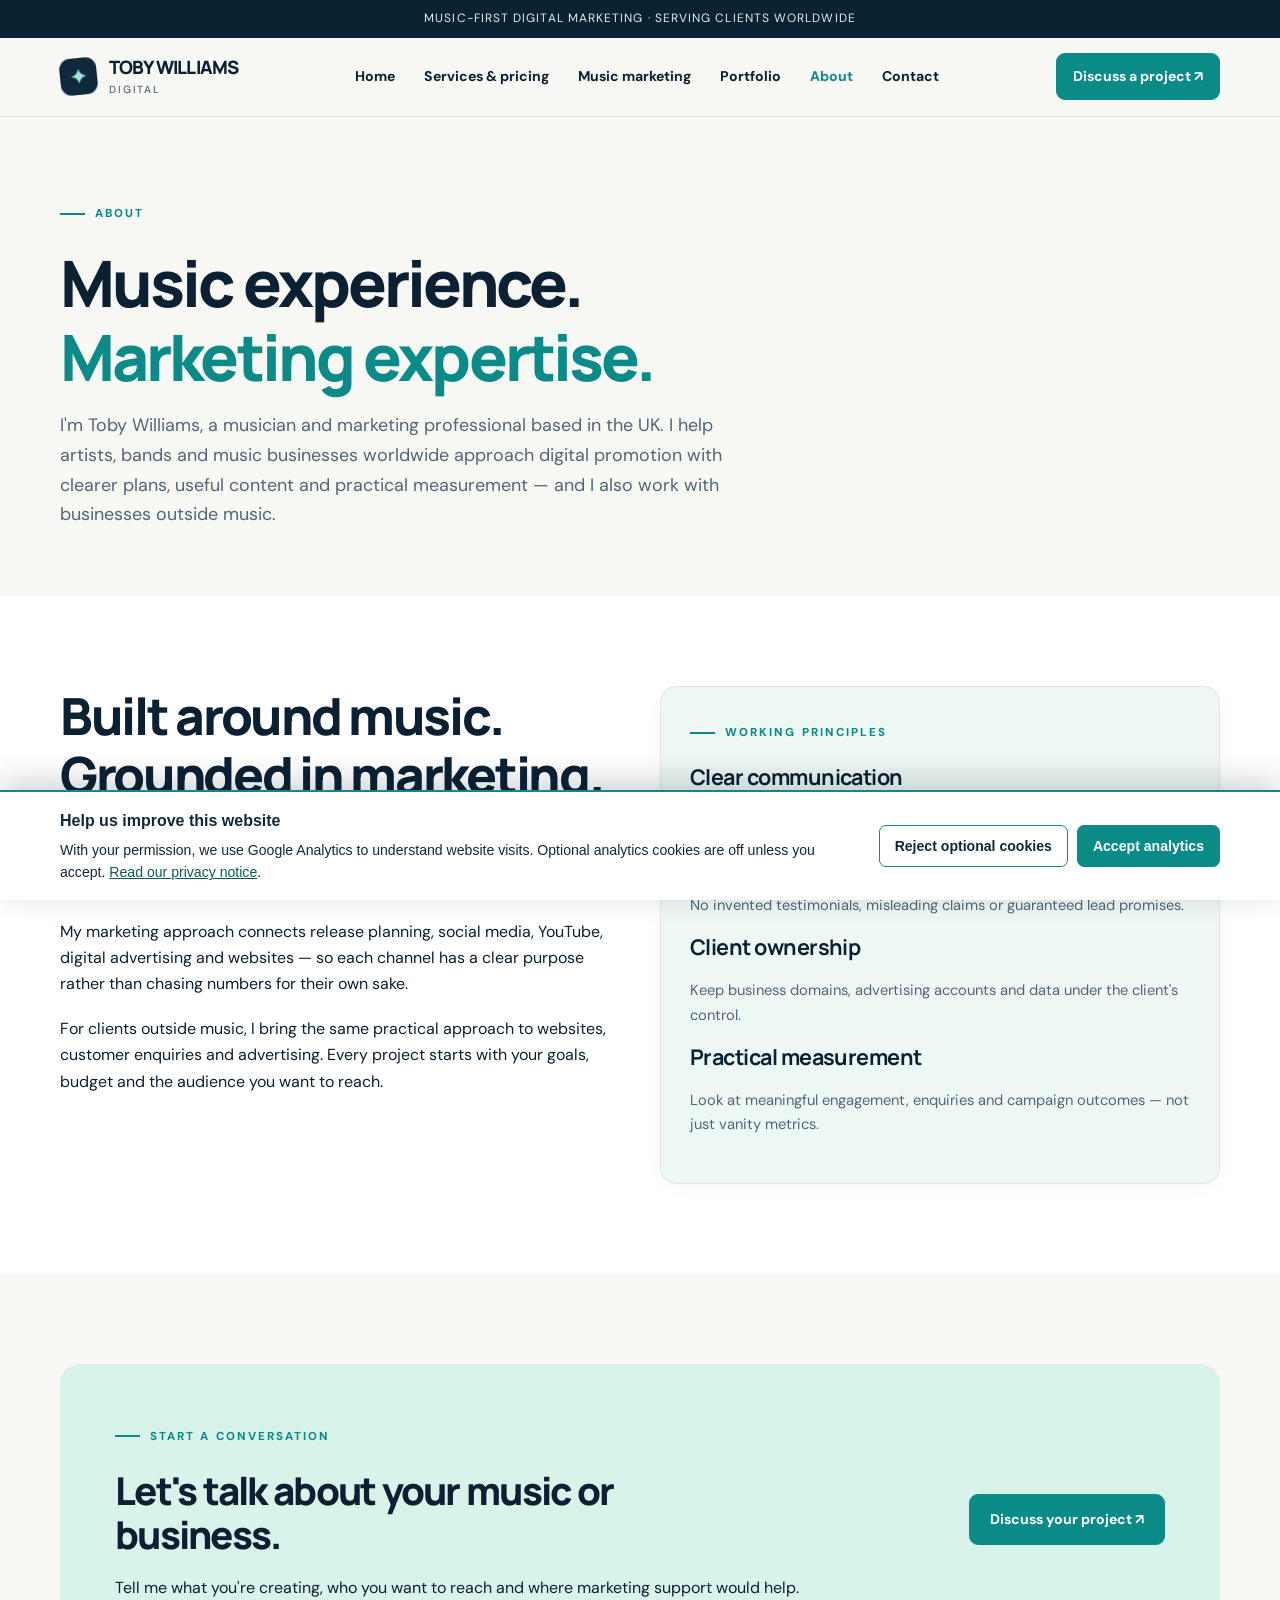
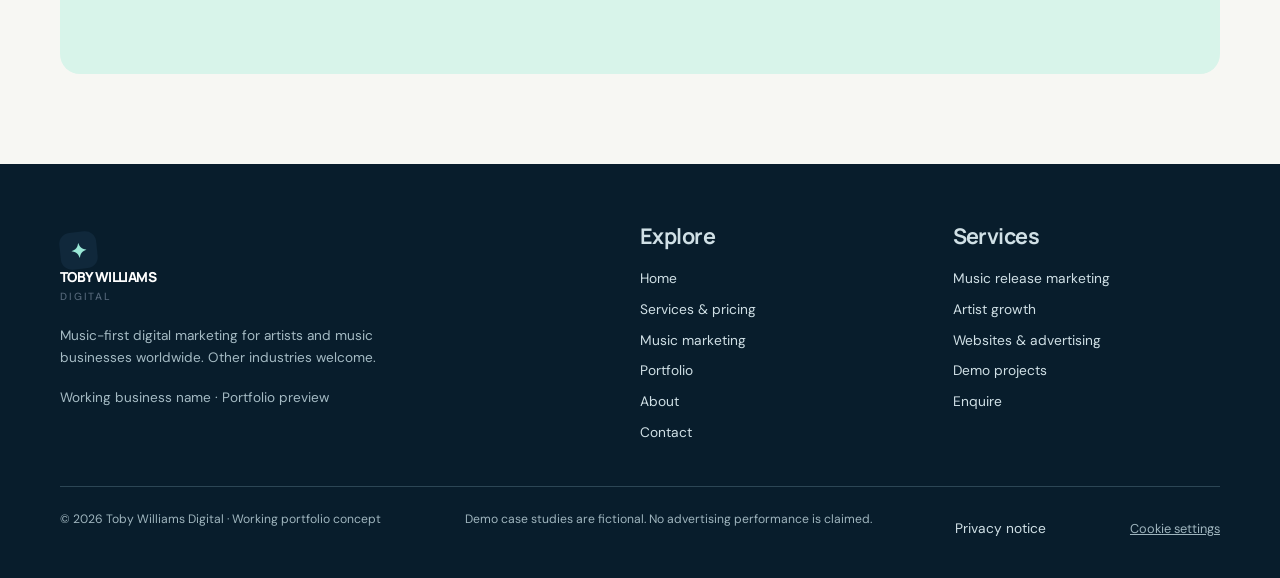
==== about.html @ 2385ee21 "Update about.html for worldwide music-first audience" ====
<!DOCTYPE html>

<html lang="en-GB"><head><meta charset="utf-8"/><meta content="width=device-width,initial-scale=1" name="viewport"/><meta content="#10283b" name="theme-color"/><title>About Toby Williams | Musician &amp; Digital Marketer</title><meta content="Meet Toby Williams, a UK-based musician and digital marketer helping artists, bands and music businesses worldwide with online promotion, websites and advertising. Other businesses welcome." name="description"/><meta content="index,follow" name="robots"/><style>
@import url('https://fonts.googleapis.com/css2?family=DM+Sans:wght@400;500;600;700&family=Manrope:wght@400;500;600;700;800&display=swap');
:root{--ink:#0b2033;--navy:#10283b;--muted:#536577;--teal:#0b8b88;--teal2:#bff2e5;--cream:#f7f7f3;--line:#dce5e6;--white:#fff;--shadow:0 22px 65px rgba(8,33,49,.11)}*{box-sizing:border-box}html{scroll-behavior:smooth}body{margin:0;font:16px/1.65 'DM Sans',Arial,sans-serif;color:var(--ink);background:var(--cream)}h1,h2,h3,h4{font-family:Manrope,Arial,sans-serif;line-height:1.15;letter-spacing:-.045em;margin:0 0 18px}h1{font-size:clamp(2.8rem,6vw,5.6rem);font-weight:800}h2{font-size:clamp(2rem,4vw,3.3rem);font-weight:800}h3{font-size:1.35rem;letter-spacing:-.025em}p{margin:0 0 18px}a{color:inherit}a:focus-visible,button:focus-visible,input:focus-visible,textarea:focus-visible,select:focus-visible{outline:3px solid #08a6a1;outline-offset:3px}.wrap{width:min(1160px,calc(100% - 44px));margin:auto}.topbar{background:#092333;color:#d8f1ee;text-align:center;font-size:.75rem;letter-spacing:.09em;text-transform:uppercase;padding:9px 15px}.header{position:sticky;top:0;z-index:50;background:rgba(247,247,243,.96);backdrop-filter:blur(14px);border-bottom:1px solid var(--line)}.nav{display:flex;justify-content:space-between;align-items:center;min-height:78px;gap:24px}.brand{text-decoration:none;font:800 1.15rem/1.2 Manrope,Arial;letter-spacing:-.045em;display:flex;align-items:center;gap:12px}.brandmark{width:37px;height:37px;background:var(--navy);border-radius:11px;display:grid;place-items:center;color:#9ae8d7;font-size:20px;transform:rotate(-6deg)}.brand small{display:block;font:500 .65rem/1.4 'DM Sans',Arial;letter-spacing:.18em;text-transform:uppercase;color:var(--muted);margin-top:4px}.links{display:flex;align-items:center;gap:29px}.links a{text-decoration:none;font-size:.88rem;font-weight:700}.links a:hover,.links a[aria-current=page]{color:var(--teal)}.btn{display:inline-flex;align-items:center;justify-content:center;gap:10px;background:var(--teal);border:1px solid var(--teal);border-radius:9px;padding:13px 20px;color:#fff;font-weight:700;text-decoration:none;font-size:.88rem;cursor:pointer;transition:transform .2s,background .2s}.btn:hover{transform:translateY(-2px);background:#086d6b}.btn.light{background:#fff;border-color:#fff;color:var(--navy)}.btn.outline{background:transparent;border-color:#b7c9cb;color:var(--ink)}.btn.outline:hover{background:#edf5f3}.navcta{padding:11px 16px}.menu-btn{display:none;background:none;border:0;font-size:1.6rem;color:var(--ink);cursor:pointer}.eyebrow{display:inline-flex;align-items:center;gap:10px;text-transform:uppercase;letter-spacing:.18em;font-weight:800;color:var(--teal);font-size:.72rem;margin-bottom:23px}.eyebrow:before{content:'';display:block;width:25px;height:2px;background:var(--teal)}.hero{padding:98px 0 90px;overflow:hidden}.hero-grid{display:grid;grid-template-columns:1.05fr .95fr;gap:68px;align-items:center}.lead{font-size:1.17rem;color:var(--muted);max-width:560px}.actions{display:flex;gap:12px;flex-wrap:wrap;margin:32px 0}.micro{font-size:.79rem;color:var(--muted)}.hero-art{background:var(--navy);border-radius:22px;padding:26px;min-height:470px;position:relative;box-shadow:var(--shadow);overflow:hidden}.art-top{display:flex;align-items:center;justify-content:space-between;color:#c4e5df;font-size:.72rem;letter-spacing:.1em}.dots{display:flex;gap:6px}.dots i{height:7px;width:7px;border-radius:50%;background:#72a6a7}.art-browser{margin-top:25px;background:#fff;border-radius:13px;overflow:hidden;box-shadow:0 15px 40px rgba(0,0,0,.24);transform:rotate(-3deg)}.art-browser-head{display:flex;align-items:center;justify-content:space-between;padding:15px 20px;border-bottom:1px solid #e3ecee;font-size:.8rem;font-weight:800}.art-browser-body{padding:35px 30px;background:linear-gradient(115deg,#f7faf9 54%,#d3ebe6)}.art-browser-body strong{display:block;font:800 1.8rem/1.2 Manrope;max-width:270px;letter-spacing:-.04em}.art-browser-body p{font-size:.8rem;max-width:240px;margin-top:13px}.art-mini{display:flex;gap:9px;margin-top:23px}.art-mini span{height:30px;background:var(--teal);border-radius:6px;width:105px}.art-mini span+span{background:#e1ece9;width:70px}.art-cards{display:grid;grid-template-columns:repeat(3,1fr);gap:8px;padding:18px}.art-cards span{height:68px;border-radius:6px;background:#e9f2f0}.float-chip{position:absolute;bottom:26px;right:15px;background:#d1fae9;padding:15px 19px;border-radius:10px;box-shadow:0 10px 35px rgba(0,0,0,.2);font-size:.85rem;font-weight:800;transform:rotate(5deg)}.statline{display:grid;grid-template-columns:repeat(3,1fr);gap:25px;border-top:1px solid var(--line);padding:30px 0 45px}.statline div{font-size:.86rem;color:var(--muted)}.statline strong{display:block;color:var(--ink);font-size:1rem;margin-bottom:3px}.section{padding:90px 0}.section.white{background:#fff}.section.dark{background:var(--navy);color:#fff}.section.dark p{color:#c8d7df}.section-intro{max-width:670px;margin-bottom:37px}.section-intro p{color:var(--muted)}.grid3{display:grid;grid-template-columns:repeat(3,1fr);gap:19px}.card{background:#fff;border:1px solid var(--line);border-radius:16px;padding:29px;box-shadow:0 5px 20px rgba(6,35,54,.025)}.card .num{color:var(--teal);font-weight:800;font-size:.8rem;margin-bottom:25px}.card p{color:var(--muted);font-size:.92rem}.card a{color:var(--teal);font-weight:700;text-decoration:none}.service-icon{width:44px;height:44px;background:#e4f5f0;border-radius:10px;display:grid;place-items:center;color:#007d7a;font-size:1.4rem;margin-bottom:25px}.case{display:grid;grid-template-columns:.9fr 1.1fr;gap:45px;align-items:center}.case-visual{background:#d8eae5;border-radius:18px;padding:24px;overflow:hidden}.case-site{background:#fff;border-radius:11px;box-shadow:var(--shadow);overflow:hidden}.case-head{padding:13px 16px;display:flex;justify-content:space-between;border-bottom:1px solid #e6eeef;font-size:.7rem;font-weight:800}.case-body{background:linear-gradient(110deg,#fff 55%,#bfe1d9);padding:40px 23px 55px}.case-body h3{font-size:1.6rem;max-width:280px}.case-body p{font-size:.74rem;max-width:280px}.tag{display:inline-flex;border-radius:30px;background:#e6f5f0;color:#096b66;font-size:.72rem;font-weight:800;padding:6px 12px;margin-bottom:19px}.list-check{list-style:none;padding:0;margin:24px 0}.list-check li{padding:9px 0;border-bottom:1px solid #e3e9e8}.list-check li:before{content:'✓';color:var(--teal);font-weight:900;margin-right:10px}.pricing{display:grid;grid-template-columns:repeat(2,1fr);gap:20px}.price-card{padding:35px;border:1px solid var(--line);background:#fff;border-radius:17px}.price-card.featured{border:2px solid var(--teal);box-shadow:var(--shadow)}.price{font:800 2.5rem Manrope;letter-spacing:-.06em}.price small{font:500 .8rem 'DM Sans';letter-spacing:0;color:var(--muted)}.price-card ul{padding-left:20px;color:var(--muted);font-size:.9rem}.price-card li{margin:10px 0}.small-note{font-size:.8rem;color:var(--muted)}.ad-image{width:100%;height:auto;display:block;border:1px solid var(--line);border-radius:16px}.callout{border-radius:20px;padding:55px;background:#d8f4ea;display:flex;align-items:center;justify-content:space-between;gap:35px}.callout h2{font-size:clamp(1.9rem,3vw,2.8rem);max-width:630px}.pagehead{padding:80px 0 48px}.pagehead h1{font-size:clamp(2.7rem,5vw,4.5rem);max-width:850px}.pagehead p{max-width:700px;color:var(--muted);font-size:1.12rem}.two-col{display:grid;grid-template-columns:1fr 1fr;gap:40px}.step{padding:24px 0;border-top:1px solid var(--line)}.step strong{color:var(--teal);font-size:.8rem}.contact-box{background:#fff;padding:32px;border:1px solid var(--line);border-radius:16px}.field{margin-bottom:17px}.field label{display:block;font-size:.86rem;font-weight:800;margin-bottom:7px}.field input,.field select,.field textarea{width:100%;padding:13px 14px;border:1px solid #bac9cd;border-radius:8px;background:#fff;font:inherit;font-size:.92rem;color:var(--ink)}.field textarea{min-height:135px;resize:vertical}.notice{background:#e9f6f3;border-left:3px solid var(--teal);padding:13px 17px;font-size:.82rem;margin:20px 0}.success{display:none;margin-top:15px;padding:17px;background:#d7f5e8;border-radius:9px}.success.show{display:block}.footer{background:#081d2c;color:#d0e0e6;padding:60px 0 30px}.footer-grid{display:grid;grid-template-columns:2fr 1fr 1fr;gap:45px}.footer a{color:#d0e0e6;text-decoration:none;display:block;margin:8px 0;font-size:.86rem}.footer .brand{color:#fff}.footer p{font-size:.85rem;color:#a5bbc4}.foot-bottom{border-top:1px solid #2c4655;margin-top:35px;padding-top:22px;font-size:.76rem;color:#9fb5be;display:flex;justify-content:space-between;gap:20px}.spacer{height:30px}.skip{position:absolute;left:-9999px;top:0}.skip:focus{left:10px;top:10px;background:#fff;padding:12px;z-index:100}.project-link{word-break:break-word}.placeholder{background:#fff5d8;border:1px solid #e8d49b;border-radius:9px;padding:13px;font-size:.85rem;color:#6d520f}.highlight{color:var(--teal)}
@media(max-width:900px){.hero-grid,.case,.two-col{grid-template-columns:1fr}.hero-art{min-height:400px;max-width:600px}.grid3{grid-template-columns:1fr 1fr}.links{gap:13px}.links a{font-size:.79rem}.navcta{display:none}.footer-grid{grid-template-columns:1fr 1fr}.footer-grid>div:first-child{grid-column:span 2}}
@media(max-width:650px){.wrap{width:min(100% - 34px,1160px)}.nav{min-height:68px}.menu-btn{display:block}.links{display:none;position:absolute;top:100%;left:0;right:0;background:var(--cream);border-bottom:1px solid var(--line);padding:22px;flex-direction:column;align-items:stretch;gap:18px;box-shadow:var(--shadow)}.links.open{display:flex}.links a{font-size:1rem}.hero{padding:55px 0}.hero-grid{gap:20px}.hero-art{min-height:340px;padding:16px}.art-browser-body{padding:23px}.art-browser-body strong{font-size:1.4rem}.statline{grid-template-columns:1fr;gap:15px}.statline div{border-bottom:1px solid var(--line);padding-bottom:12px}.section{padding:62px 0}.grid3,.pricing,.two-col{grid-template-columns:1fr}.callout{padding:29px;display:block}.callout .btn{margin-top:10px}.pagehead{padding:55px 0 30px}.footer-grid{grid-template-columns:1fr;gap:25px}.footer-grid>div:first-child{grid-column:auto}.foot-bottom{display:block}.contact-box{padding:22px}.case{gap:22px}}
@media(prefers-reduced-motion:reduce){html{scroll-behavior:auto}*,*:before,*:after{transition:none!important}}


/* V2: tighter, more confident mobile presentation */
.hero{padding:76px 0 68px}.hero-grid{gap:42px;grid-template-columns:1.03fr .97fr}
.hero h1{font-size:clamp(2.65rem,5.4vw,4.9rem);line-height:1.12;letter-spacing:-.055em;max-width:680px}
.hero .lead{font-size:1.06rem;line-height:1.7;max-width:510px}
.hero .actions{margin:25px 0 20px}.hero .btn{font-size:.91rem}
.hero-art{min-height:400px}.hero .eyebrow{margin-bottom:18px}
.hero-proof{display:flex;flex-wrap:wrap;gap:8px 18px;align-items:center;margin:19px 0 0;padding:0;list-style:none;color:var(--muted);font-size:.8rem}
.hero-proof li:before{content:'✓';color:var(--teal);font-weight:900;margin-right:7px}
.feature-link{display:inline-flex;align-items:center;gap:8px;font-weight:800;color:var(--teal);text-decoration:none;font-size:.86rem;margin-top:12px}
.hero-art .float-chip{font-size:.76rem}.art-browser-body strong{font-size:1.65rem}
@media(max-width:900px){.hero-grid{grid-template-columns:1fr}.hero-art{max-width:650px}}
@media(max-width:650px){
 .hero{padding:39px 0 47px}.hero-grid{gap:28px}.hero h1{font-size:clamp(2.45rem,10.7vw,3.65rem);line-height:1.13;letter-spacing:-.052em;margin-bottom:17px}
 .hero .eyebrow{font-size:.67rem;letter-spacing:.12em;margin-bottom:15px}
 .hero .lead{font-size:1rem;line-height:1.62}.hero .actions{display:grid;grid-template-columns:1fr;gap:10px;margin:22px 0 15px}
 .hero .btn{width:100%;padding:13px 15px}.hero-art{min-height:300px;padding:17px}.art-browser{margin-top:15px}
 .hero-proof{gap:5px 15px;font-size:.74rem;margin-top:10px}.hero .micro{margin:0}
 .statline{padding-top:18px}.section{padding:55px 0}.art-browser-body{padding:20px}.art-browser-body strong{font-size:1.3rem}
}
</style><link rel="canonical" href="https://tobywilliamsdigital.co.uk/about.html"/><link rel="stylesheet" href="analytics-consent.css"/></head><body><a class="skip" href="#main">Skip to content</a><div class="topbar">Music-first digital marketing · Serving clients worldwide</div><header class="header"><nav aria-label="Main navigation" class="nav wrap"><a class="brand" href="index.html"><span aria-hidden="true" class="brandmark">✦</span><span>TOBY WILLIAMS<small>Digital</small></span></a><button aria-controls="navlinks" aria-expanded="false" aria-label="Toggle navigation" class="menu-btn" type="button">☰</button><div class="links" id="navlinks"><a href="index.html">Home</a><a href="services.html">Services &amp; pricing</a><a href="music-marketing.html">Music marketing</a><a href="portfolio.html">Portfolio</a><a aria-current="page" href="about.html">About</a><a href="contact.html">Contact</a></div><a class="btn navcta" href="contact.html">Discuss a project ↗</a></nav></header><main id="main"><section class="pagehead"><div class="wrap"><span class="eyebrow">About</span><h1>Music experience.<br/><span class="highlight">Marketing expertise.</span></h1><p>I'm Toby Williams, a musician and marketing professional based in the UK. I help artists, bands and music businesses worldwide approach digital promotion with clearer plans, useful content and practical measurement — and I also work with businesses outside music.</p></div></section><section class="section white"><div class="wrap two-col"><div><h2>Built around music. Grounded in marketing.</h2><p>As a bassist and independent recording artist, I understand the work behind creating music, planning releases and reaching listeners. That experience shapes the way I support artists and music businesses.</p><p>My marketing approach connects release planning, social media, YouTube, digital advertising and websites — so each channel has a clear purpose rather than chasing numbers for their own sake.</p><p>For clients outside music, I bring the same practical approach to websites, customer enquiries and advertising. Every project starts with your goals, budget and the audience you want to reach.</p></div><div class="card" style="background:#edf7f4"><span class="eyebrow">Working principles</span><h3>Clear communication</h3><p>Explain services in plain English, with strong calls to action.</p><h3>Honest marketing</h3><p>No invented testimonials, misleading claims or guaranteed lead promises.</p><h3>Client ownership</h3><p>Keep business domains, advertising accounts and data under the client's control.</p><h3>Practical measurement</h3><p>Look at meaningful engagement, enquiries and campaign outcomes — not just vanity metrics.</p></div></div></section><section class="section"><div class="wrap"><div class="callout"><div><span class="eyebrow">Start a conversation</span><h2>Let's talk about your music or business.</h2><p>Tell me what you're creating, who you want to reach and where marketing support would help.</p></div><a class="btn" href="contact.html">Discuss your project ↗</a></div></div></section></main><footer class="footer"><div class="wrap"><div class="footer-grid"><div><a class="brand" href="index.html"><span aria-hidden="true" class="brandmark">✦</span><span>TOBY WILLIAMS<small>Digital</small></span></a><p style="margin-top:20px;max-width:370px">Music-first digital marketing for artists and music businesses worldwide. Other industries welcome.</p><p>Working business name · Portfolio preview</p></div><div><h3>Explore</h3><a href="index.html">Home</a><a href="services.html">Services &amp; pricing</a><a href="music-marketing.html">Music marketing</a><a href="portfolio.html">Portfolio</a><a href="about.html">About</a><a href="contact.html">Contact</a></div><div><h3>Services</h3><a href="music-marketing.html">Music release marketing</a><a href="music-marketing.html">Artist growth</a><a href="services.html">Websites &amp; advertising</a><a href="portfolio.html">Demo projects</a><a href="contact.html">Enquire</a></div></div><div class="foot-bottom"><span>© 2026 Toby Williams Digital · Working portfolio concept</span><span>Demo case studies are fictional. No advertising performance is claimed.</span><a href="privacy.html">Privacy notice</a></div></div></footer><script>
const menu=document.querySelector('.menu-btn');const links=document.querySelector('.links');if(menu&&links){menu.addEventListener('click',()=>{const open=links.classList.toggle('open');menu.setAttribute('aria-expanded',String(open));menu.textContent=open?'×':'☰';});document.addEventListener('keydown',e=>{if(e.key==='Escape'){links.classList.remove('open');menu.setAttribute('aria-expanded','false');menu.textContent='☰';}})}const form=document.getElementById('enquiry-form');if(form){form.addEventListener('submit',e=>{e.preventDefault();if(!form.reportValidity())return;const d=new FormData(form);const lines=['Website enquiry (copy-only demonstration)','Name: '+d.get('name'),'Email: '+d.get('email'),'Business: '+d.get('business'),'Service: '+d.get('service'),'Message: '+d.get('message')];const out=document.getElementById('enquiry-result');out.classList.add('show');out.innerHTML='';const p=document.createElement('p');p.textContent='This portfolio is not connected to an inbox. Your enquiry has not been sent or stored. Copy the details below for your records; the site owner must configure an email address before using this form with real prospects.';out.appendChild(p);const area=document.createElement('textarea');area.readOnly=true;area.style.width='100%';area.style.minHeight='170px';area.value=lines.join('\n');out.appendChild(area);const btn=document.createElement('button');btn.className='btn';btn.type='button';btn.textContent='Copy enquiry';btn.addEventListener('click',async()=>{try{await navigator.clipboard.writeText(area.value);btn.textContent='Copied';}catch(e){area.select();btn.textContent='Select and copy the text';}});out.appendChild(btn);out.scrollIntoView({behavior:'smooth',block:'nearest'});});}
</script><script src="analytics-consent.js" defer></script></body></html>
---- analytics-consent.css ----
/* Consent choices: no analytics scripts load before opt-in. */
.twd-cookie-banner[hidden]{display:none!important}
.twd-cookie-banner{position:fixed;z-index:10000;bottom:0;left:0;right:0;background:#fff;color:#10283b;border-top:2px solid #0b8b88;box-shadow:0 -8px 30px rgba(8,33,49,.2);padding:16px 20px;font-family:Arial,sans-serif}
.twd-cookie-inner{max-width:1160px;margin:auto;display:flex;align-items:center;justify-content:space-between;gap:22px}
.twd-cookie-inner strong{font-size:1rem}
.twd-cookie-inner p{font-size:.88rem;line-height:1.55;margin:6px 0 0}
.twd-cookie-inner a{color:#075e5b;text-decoration:underline}
.twd-cookie-actions{display:flex;gap:9px;flex-shrink:0}
.twd-cookie-actions button{border:1px solid #0b8b88;border-radius:7px;padding:12px 15px;font-size:.88rem;font-weight:700;cursor:pointer}
.twd-cookie-reject{background:white;color:#10283b}
.twd-cookie-accept{background:#0b8b88;color:white}
.twd-cookie-settings{border:0;background:transparent;color:inherit;text-decoration:underline;cursor:pointer;font:inherit;font-size:.8rem;padding:0}
@media(max-width:700px){.twd-cookie-inner{display:block}.twd-cookie-actions{margin-top:14px;flex-wrap:wrap}.twd-cookie-actions button{flex:1;min-width:130px}}
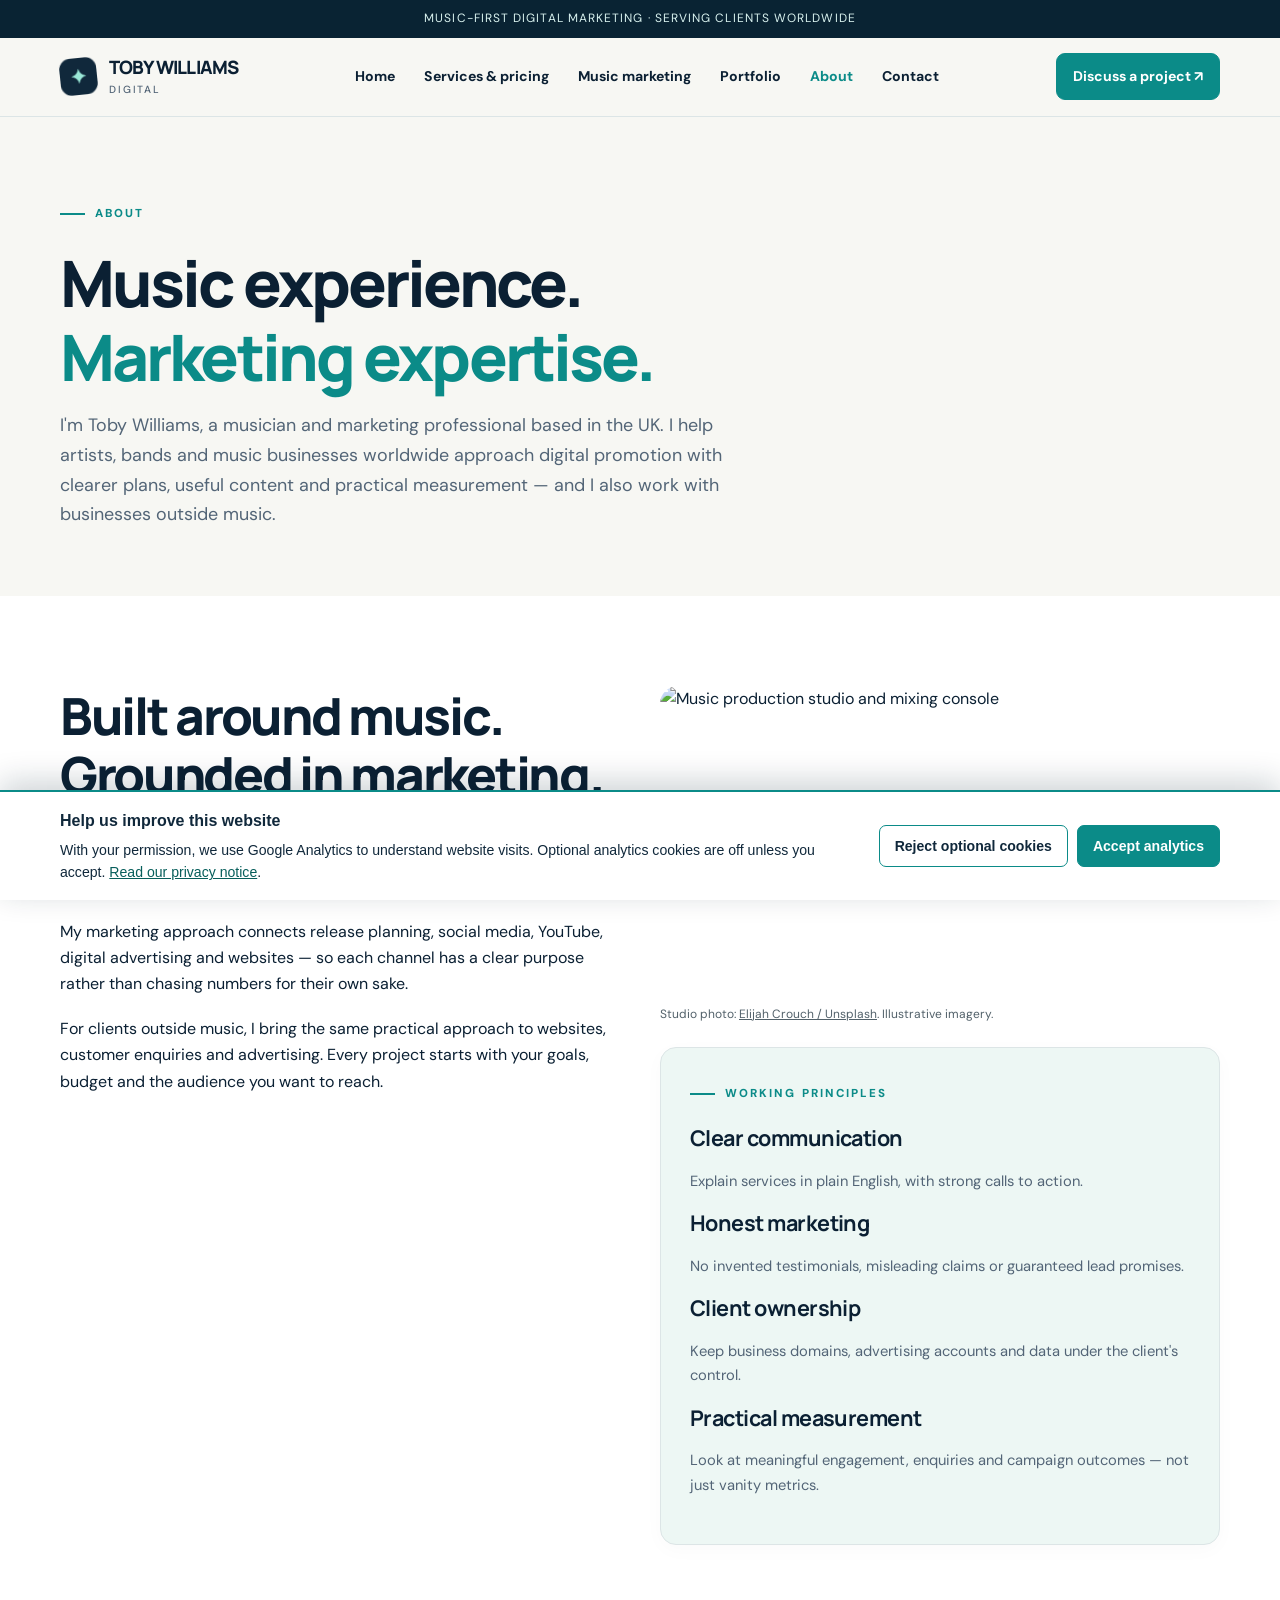
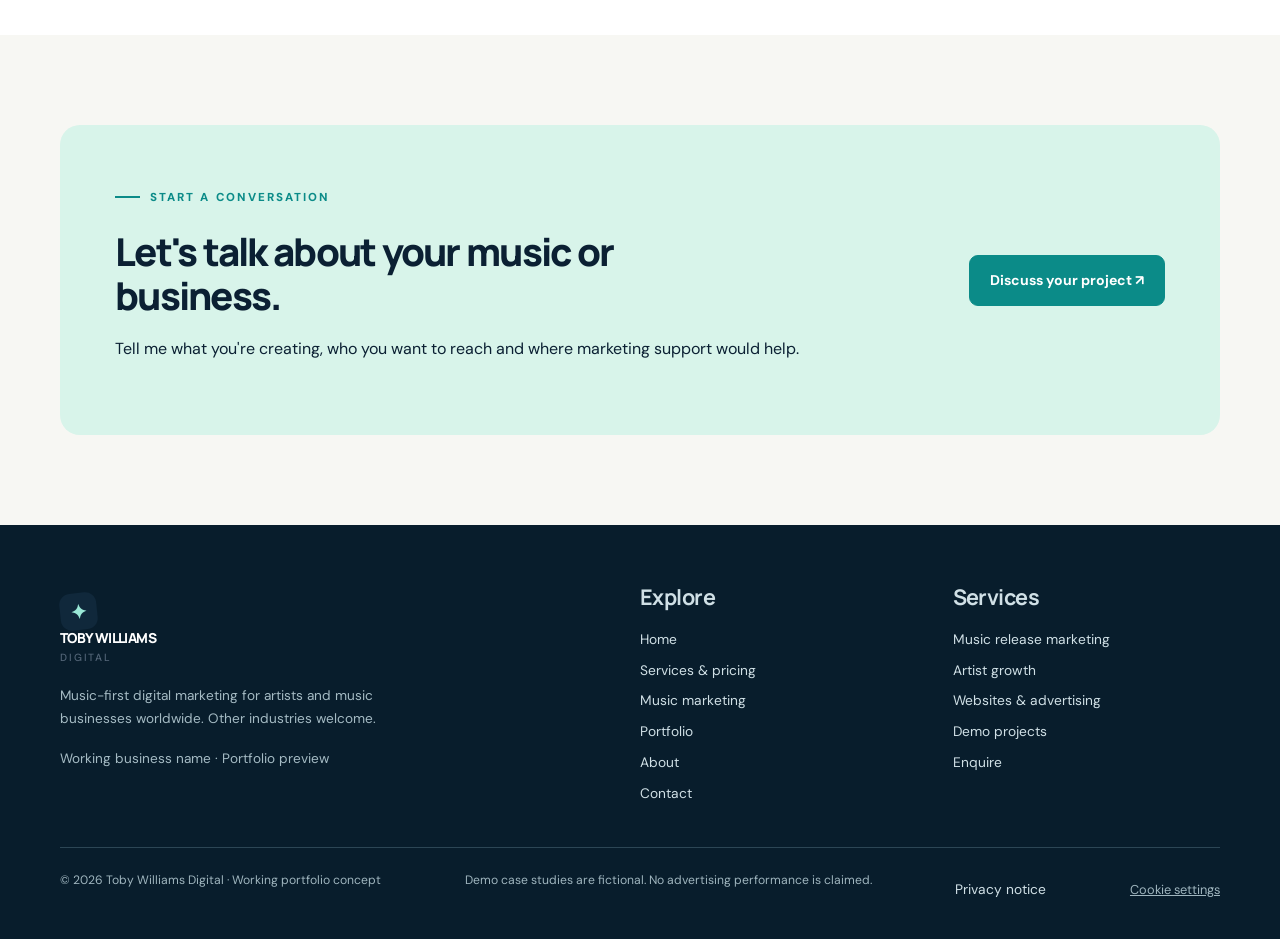
==== commit e727f7f2: "Add licensed music photography to about.html" ====
--- a/about.html
+++ b/about.html
@@ -27,6 +27,6 @@
  .hero-proof{gap:5px 15px;font-size:.74rem;margin-top:10px}.hero .micro{margin:0}
  .statline{padding-top:18px}.section{padding:55px 0}.art-browser-body{padding:20px}.art-browser-body strong{font-size:1.3rem}
 }
-</style><link rel="canonical" href="https://tobywilliamsdigital.co.uk/about.html"/><link rel="stylesheet" href="analytics-consent.css"/></head><body><a class="skip" href="#main">Skip to content</a><div class="topbar">Music-first digital marketing · Serving clients worldwide</div><header class="header"><nav aria-label="Main navigation" class="nav wrap"><a class="brand" href="index.html"><span aria-hidden="true" class="brandmark">✦</span><span>TOBY WILLIAMS<small>Digital</small></span></a><button aria-controls="navlinks" aria-expanded="false" aria-label="Toggle navigation" class="menu-btn" type="button">☰</button><div class="links" id="navlinks"><a href="index.html">Home</a><a href="services.html">Services &amp; pricing</a><a href="music-marketing.html">Music marketing</a><a href="portfolio.html">Portfolio</a><a aria-current="page" href="about.html">About</a><a href="contact.html">Contact</a></div><a class="btn navcta" href="contact.html">Discuss a project ↗</a></nav></header><main id="main"><section class="pagehead"><div class="wrap"><span class="eyebrow">About</span><h1>Music experience.<br/><span class="highlight">Marketing expertise.</span></h1><p>I'm Toby Williams, a musician and marketing professional based in the UK. I help artists, bands and music businesses worldwide approach digital promotion with clearer plans, useful content and practical measurement — and I also work with businesses outside music.</p></div></section><section class="section white"><div class="wrap two-col"><div><h2>Built around music. Grounded in marketing.</h2><p>As a bassist and independent recording artist, I understand the work behind creating music, planning releases and reaching listeners. That experience shapes the way I support artists and music businesses.</p><p>My marketing approach connects release planning, social media, YouTube, digital advertising and websites — so each channel has a clear purpose rather than chasing numbers for their own sake.</p><p>For clients outside music, I bring the same practical approach to websites, customer enquiries and advertising. Every project starts with your goals, budget and the audience you want to reach.</p></div><div class="card" style="background:#edf7f4"><span class="eyebrow">Working principles</span><h3>Clear communication</h3><p>Explain services in plain English, with strong calls to action.</p><h3>Honest marketing</h3><p>No invented testimonials, misleading claims or guaranteed lead promises.</p><h3>Client ownership</h3><p>Keep business domains, advertising accounts and data under the client's control.</p><h3>Practical measurement</h3><p>Look at meaningful engagement, enquiries and campaign outcomes — not just vanity metrics.</p></div></div></section><section class="section"><div class="wrap"><div class="callout"><div><span class="eyebrow">Start a conversation</span><h2>Let's talk about your music or business.</h2><p>Tell me what you're creating, who you want to reach and where marketing support would help.</p></div><a class="btn" href="contact.html">Discuss your project ↗</a></div></div></section></main><footer class="footer"><div class="wrap"><div class="footer-grid"><div><a class="brand" href="index.html"><span aria-hidden="true" class="brandmark">✦</span><span>TOBY WILLIAMS<small>Digital</small></span></a><p style="margin-top:20px;max-width:370px">Music-first digital marketing for artists and music businesses worldwide. Other industries welcome.</p><p>Working business name · Portfolio preview</p></div><div><h3>Explore</h3><a href="index.html">Home</a><a href="services.html">Services &amp; pricing</a><a href="music-marketing.html">Music marketing</a><a href="portfolio.html">Portfolio</a><a href="about.html">About</a><a href="contact.html">Contact</a></div><div><h3>Services</h3><a href="music-marketing.html">Music release marketing</a><a href="music-marketing.html">Artist growth</a><a href="services.html">Websites &amp; advertising</a><a href="portfolio.html">Demo projects</a><a href="contact.html">Enquire</a></div></div><div class="foot-bottom"><span>© 2026 Toby Williams Digital · Working portfolio concept</span><span>Demo case studies are fictional. No advertising performance is claimed.</span><a href="privacy.html">Privacy notice</a></div></div></footer><script>
+</style><link rel="canonical" href="https://tobywilliamsdigital.co.uk/about.html"/><link rel="stylesheet" href="analytics-consent.css"/></head><body><a class="skip" href="#main">Skip to content</a><div class="topbar">Music-first digital marketing · Serving clients worldwide</div><header class="header"><nav aria-label="Main navigation" class="nav wrap"><a class="brand" href="index.html"><span aria-hidden="true" class="brandmark">✦</span><span>TOBY WILLIAMS<small>Digital</small></span></a><button aria-controls="navlinks" aria-expanded="false" aria-label="Toggle navigation" class="menu-btn" type="button">☰</button><div class="links" id="navlinks"><a href="index.html">Home</a><a href="services.html">Services &amp; pricing</a><a href="music-marketing.html">Music marketing</a><a href="portfolio.html">Portfolio</a><a aria-current="page" href="about.html">About</a><a href="contact.html">Contact</a></div><a class="btn navcta" href="contact.html">Discuss a project ↗</a></nav></header><main id="main"><section class="pagehead"><div class="wrap"><span class="eyebrow">About</span><h1>Music experience.<br/><span class="highlight">Marketing expertise.</span></h1><p>I'm Toby Williams, a musician and marketing professional based in the UK. I help artists, bands and music businesses worldwide approach digital promotion with clearer plans, useful content and practical measurement — and I also work with businesses outside music.</p></div></section><section class="section white"><div class="wrap two-col"><div><h2>Built around music. Grounded in marketing.</h2><p>As a bassist and independent recording artist, I understand the work behind creating music, planning releases and reaching listeners. That experience shapes the way I support artists and music businesses.</p><p>My marketing approach connects release planning, social media, YouTube, digital advertising and websites — so each channel has a clear purpose rather than chasing numbers for their own sake.</p><p>For clients outside music, I bring the same practical approach to websites, customer enquiries and advertising. Every project starts with your goals, budget and the audience you want to reach.</p></div><div><figure style="margin:0 0 22px"><img src="https://images.unsplash.com/photo-1767570924190-7b62f034cd5b?auto=format&fit=crop&w=900&q=78" alt="Music production studio and mixing console" width="900" height="560" loading="lazy" decoding="async" style="display:block;width:100%;max-height:310px;object-fit:cover;border-radius:18px"/><figcaption style="font-size:.75rem;margin-top:9px;color:#52616a">Studio photo: <a href="https://unsplash.com/photos/recording-studio-mixing-console-with-people-in-background-bAu3atZmiIg" target="_blank" rel="noopener noreferrer">Elijah Crouch / Unsplash</a>. Illustrative imagery.</figcaption></figure><div class="card" style="background:#edf7f4"><span class="eyebrow">Working principles</span><h3>Clear communication</h3><p>Explain services in plain English, with strong calls to action.</p><h3>Honest marketing</h3><p>No invented testimonials, misleading claims or guaranteed lead promises.</p><h3>Client ownership</h3><p>Keep business domains, advertising accounts and data under the client's control.</p><h3>Practical measurement</h3><p>Look at meaningful engagement, enquiries and campaign outcomes — not just vanity metrics.</p></div></div></div></section><section class="section"><div class="wrap"><div class="callout"><div><span class="eyebrow">Start a conversation</span><h2>Let's talk about your music or business.</h2><p>Tell me what you're creating, who you want to reach and where marketing support would help.</p></div><a class="btn" href="contact.html">Discuss your project ↗</a></div></div></section></main><footer class="footer"><div class="wrap"><div class="footer-grid"><div><a class="brand" href="index.html"><span aria-hidden="true" class="brandmark">✦</span><span>TOBY WILLIAMS<small>Digital</small></span></a><p style="margin-top:20px;max-width:370px">Music-first digital marketing for artists and music businesses worldwide. Other industries welcome.</p><p>Working business name · Portfolio preview</p></div><div><h3>Explore</h3><a href="index.html">Home</a><a href="services.html">Services &amp; pricing</a><a href="music-marketing.html">Music marketing</a><a href="portfolio.html">Portfolio</a><a href="about.html">About</a><a href="contact.html">Contact</a></div><div><h3>Services</h3><a href="music-marketing.html">Music release marketing</a><a href="music-marketing.html">Artist growth</a><a href="services.html">Websites &amp; advertising</a><a href="portfolio.html">Demo projects</a><a href="contact.html">Enquire</a></div></div><div class="foot-bottom"><span>© 2026 Toby Williams Digital · Working portfolio concept</span><span>Demo case studies are fictional. No advertising performance is claimed.</span><a href="privacy.html">Privacy notice</a></div></div></footer><script>
 const menu=document.querySelector('.menu-btn');const links=document.querySelector('.links');if(menu&&links){menu.addEventListener('click',()=>{const open=links.classList.toggle('open');menu.setAttribute('aria-expanded',String(open));menu.textContent=open?'×':'☰';});document.addEventListener('keydown',e=>{if(e.key==='Escape'){links.classList.remove('open');menu.setAttribute('aria-expanded','false');menu.textContent='☰';}})}const form=document.getElementById('enquiry-form');if(form){form.addEventListener('submit',e=>{e.preventDefault();if(!form.reportValidity())return;const d=new FormData(form);const lines=['Website enquiry (copy-only demonstration)','Name: '+d.get('name'),'Email: '+d.get('email'),'Business: '+d.get('business'),'Service: '+d.get('service'),'Message: '+d.get('message')];const out=document.getElementById('enquiry-result');out.classList.add('show');out.innerHTML='';const p=document.createElement('p');p.textContent='This portfolio is not connected to an inbox. Your enquiry has not been sent or stored. Copy the details below for your records; the site owner must configure an email address before using this form with real prospects.';out.appendChild(p);const area=document.createElement('textarea');area.readOnly=true;area.style.width='100%';area.style.minHeight='170px';area.value=lines.join('\n');out.appendChild(area);const btn=document.createElement('button');btn.className='btn';btn.type='button';btn.textContent='Copy enquiry';btn.addEventListener('click',async()=>{try{await navigator.clipboard.writeText(area.value);btn.textContent='Copied';}catch(e){area.select();btn.textContent='Select and copy the text';}});out.appendChild(btn);out.scrollIntoView({behavior:'smooth',block:'nearest'});});}
 </script><script src="analytics-consent.js" defer></script></body></html>
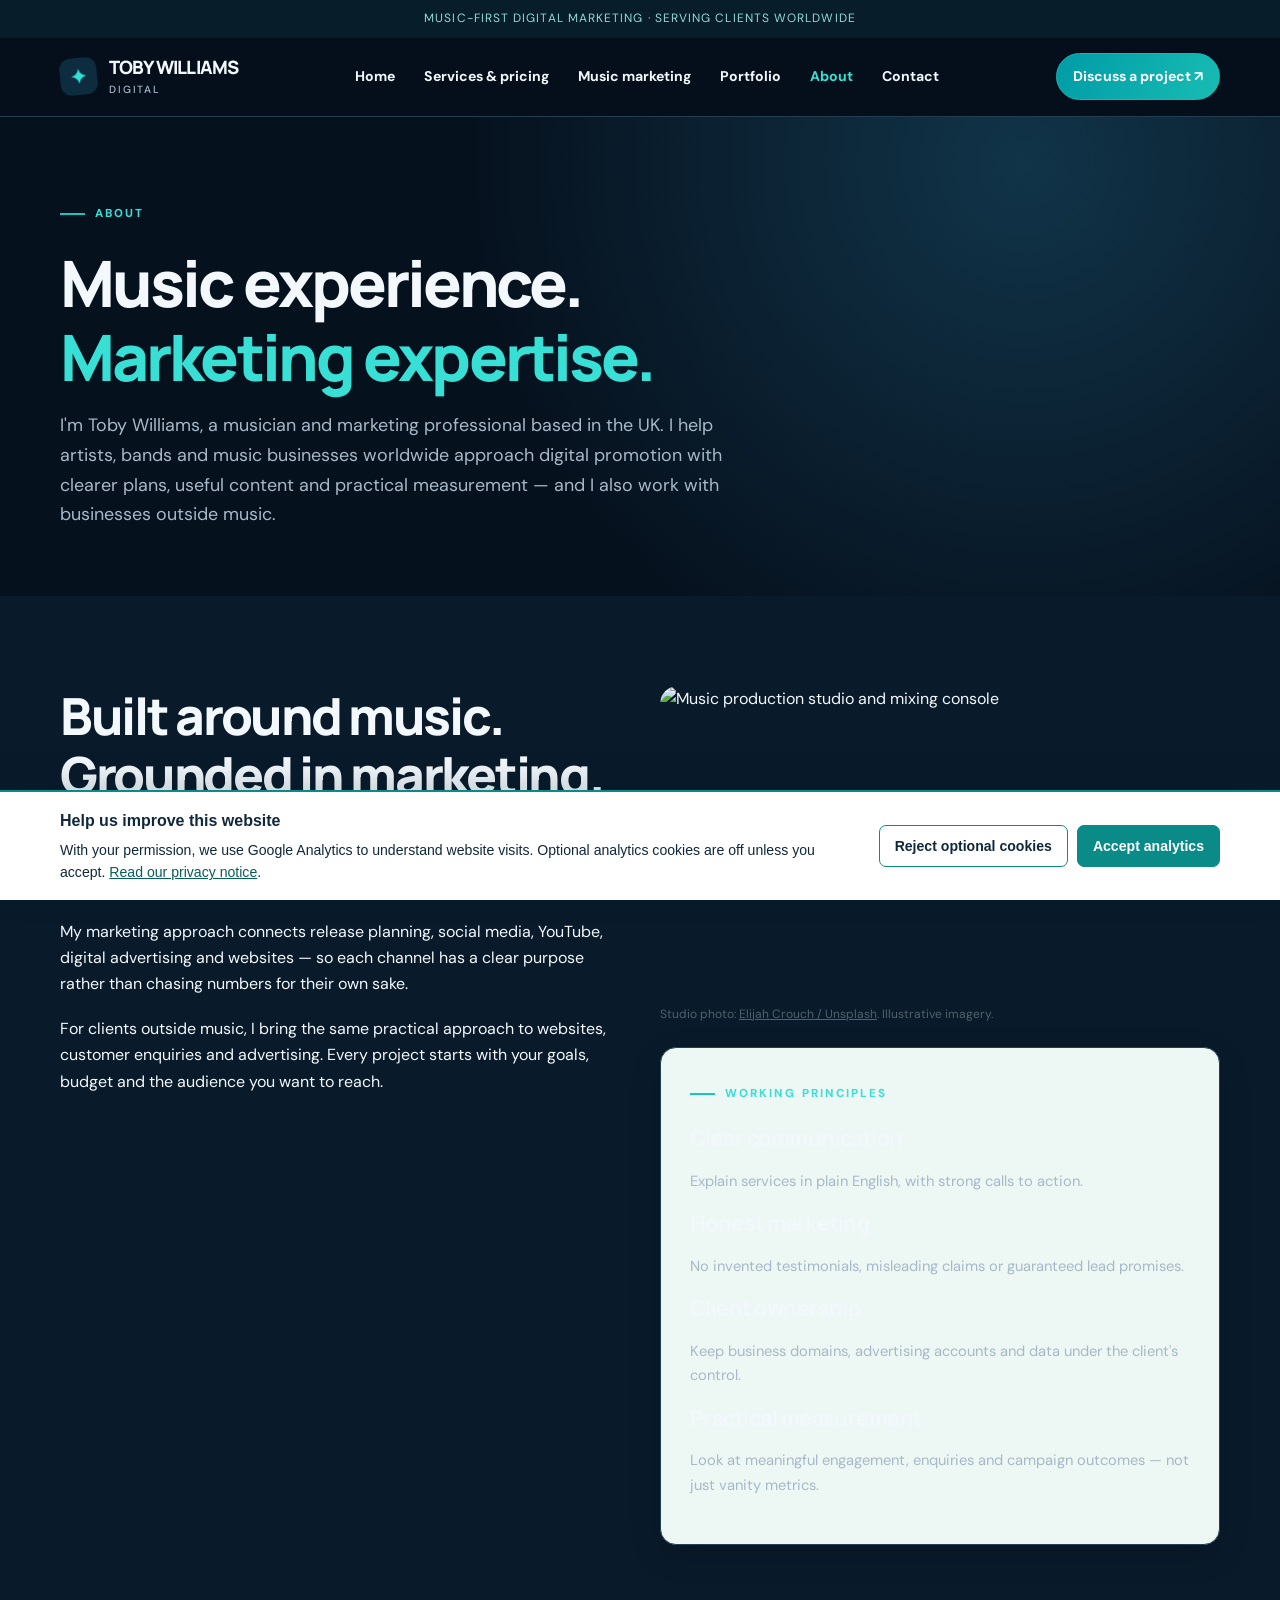
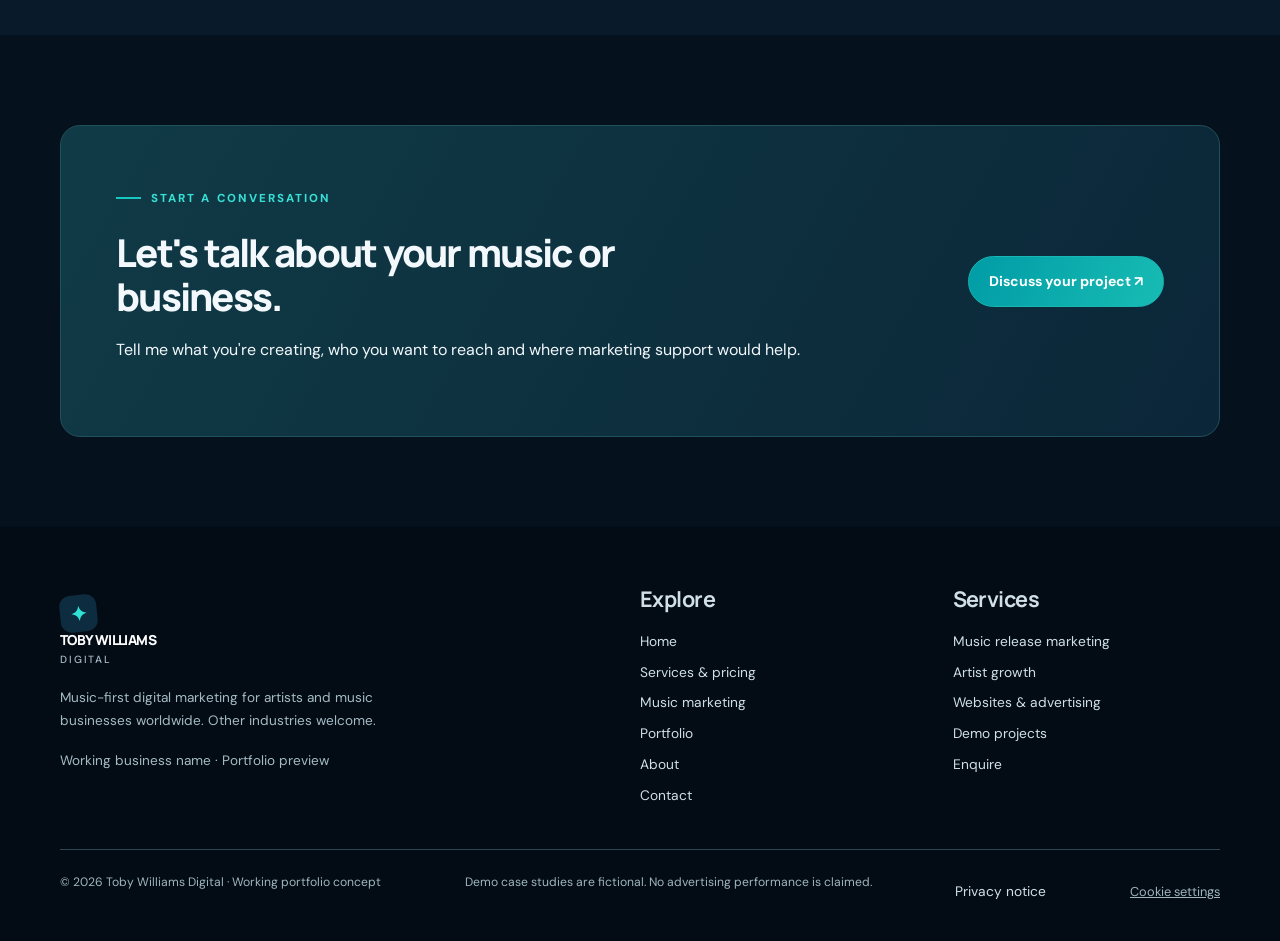
==== commit bfe28808: "Apply draft dark design to about.html" ====
--- a/about.html
+++ b/about.html
@@ -1,6 +1,6 @@
 <!DOCTYPE html>
 
-<html lang="en-GB"><head><meta charset="utf-8"/><meta content="width=device-width,initial-scale=1" name="viewport"/><meta content="#10283b" name="theme-color"/><title>About Toby Williams | Musician &amp; Digital Marketer</title><meta content="Meet Toby Williams, a UK-based musician and digital marketer helping artists, bands and music businesses worldwide with online promotion, websites and advertising. Other businesses welcome." name="description"/><meta content="index,follow" name="robots"/><style>
+<html lang="en-GB"><head><meta charset="utf-8"/><meta content="width=device-width,initial-scale=1" name="viewport"/><meta content="#06111e" name="theme-color"/><title>About Toby Williams | Musician &amp; Digital Marketer</title><meta content="Meet Toby Williams, a UK-based musician and digital marketer helping artists, bands and music businesses worldwide with online promotion, websites and advertising. Other businesses welcome." name="description"/><meta content="index,follow" name="robots"/><style>
 @import url('https://fonts.googleapis.com/css2?family=DM+Sans:wght@400;500;600;700&family=Manrope:wght@400;500;600;700;800&display=swap');
 :root{--ink:#0b2033;--navy:#10283b;--muted:#536577;--teal:#0b8b88;--teal2:#bff2e5;--cream:#f7f7f3;--line:#dce5e6;--white:#fff;--shadow:0 22px 65px rgba(8,33,49,.11)}*{box-sizing:border-box}html{scroll-behavior:smooth}body{margin:0;font:16px/1.65 'DM Sans',Arial,sans-serif;color:var(--ink);background:var(--cream)}h1,h2,h3,h4{font-family:Manrope,Arial,sans-serif;line-height:1.15;letter-spacing:-.045em;margin:0 0 18px}h1{font-size:clamp(2.8rem,6vw,5.6rem);font-weight:800}h2{font-size:clamp(2rem,4vw,3.3rem);font-weight:800}h3{font-size:1.35rem;letter-spacing:-.025em}p{margin:0 0 18px}a{color:inherit}a:focus-visible,button:focus-visible,input:focus-visible,textarea:focus-visible,select:focus-visible{outline:3px solid #08a6a1;outline-offset:3px}.wrap{width:min(1160px,calc(100% - 44px));margin:auto}.topbar{background:#092333;color:#d8f1ee;text-align:center;font-size:.75rem;letter-spacing:.09em;text-transform:uppercase;padding:9px 15px}.header{position:sticky;top:0;z-index:50;background:rgba(247,247,243,.96);backdrop-filter:blur(14px);border-bottom:1px solid var(--line)}.nav{display:flex;justify-content:space-between;align-items:center;min-height:78px;gap:24px}.brand{text-decoration:none;font:800 1.15rem/1.2 Manrope,Arial;letter-spacing:-.045em;display:flex;align-items:center;gap:12px}.brandmark{width:37px;height:37px;background:var(--navy);border-radius:11px;display:grid;place-items:center;color:#9ae8d7;font-size:20px;transform:rotate(-6deg)}.brand small{display:block;font:500 .65rem/1.4 'DM Sans',Arial;letter-spacing:.18em;text-transform:uppercase;color:var(--muted);margin-top:4px}.links{display:flex;align-items:center;gap:29px}.links a{text-decoration:none;font-size:.88rem;font-weight:700}.links a:hover,.links a[aria-current=page]{color:var(--teal)}.btn{display:inline-flex;align-items:center;justify-content:center;gap:10px;background:var(--teal);border:1px solid var(--teal);border-radius:9px;padding:13px 20px;color:#fff;font-weight:700;text-decoration:none;font-size:.88rem;cursor:pointer;transition:transform .2s,background .2s}.btn:hover{transform:translateY(-2px);background:#086d6b}.btn.light{background:#fff;border-color:#fff;color:var(--navy)}.btn.outline{background:transparent;border-color:#b7c9cb;color:var(--ink)}.btn.outline:hover{background:#edf5f3}.navcta{padding:11px 16px}.menu-btn{display:none;background:none;border:0;font-size:1.6rem;color:var(--ink);cursor:pointer}.eyebrow{display:inline-flex;align-items:center;gap:10px;text-transform:uppercase;letter-spacing:.18em;font-weight:800;color:var(--teal);font-size:.72rem;margin-bottom:23px}.eyebrow:before{content:'';display:block;width:25px;height:2px;background:var(--teal)}.hero{padding:98px 0 90px;overflow:hidden}.hero-grid{display:grid;grid-template-columns:1.05fr .95fr;gap:68px;align-items:center}.lead{font-size:1.17rem;color:var(--muted);max-width:560px}.actions{display:flex;gap:12px;flex-wrap:wrap;margin:32px 0}.micro{font-size:.79rem;color:var(--muted)}.hero-art{background:var(--navy);border-radius:22px;padding:26px;min-height:470px;position:relative;box-shadow:var(--shadow);overflow:hidden}.art-top{display:flex;align-items:center;justify-content:space-between;color:#c4e5df;font-size:.72rem;letter-spacing:.1em}.dots{display:flex;gap:6px}.dots i{height:7px;width:7px;border-radius:50%;background:#72a6a7}.art-browser{margin-top:25px;background:#fff;border-radius:13px;overflow:hidden;box-shadow:0 15px 40px rgba(0,0,0,.24);transform:rotate(-3deg)}.art-browser-head{display:flex;align-items:center;justify-content:space-between;padding:15px 20px;border-bottom:1px solid #e3ecee;font-size:.8rem;font-weight:800}.art-browser-body{padding:35px 30px;background:linear-gradient(115deg,#f7faf9 54%,#d3ebe6)}.art-browser-body strong{display:block;font:800 1.8rem/1.2 Manrope;max-width:270px;letter-spacing:-.04em}.art-browser-body p{font-size:.8rem;max-width:240px;margin-top:13px}.art-mini{display:flex;gap:9px;margin-top:23px}.art-mini span{height:30px;background:var(--teal);border-radius:6px;width:105px}.art-mini span+span{background:#e1ece9;width:70px}.art-cards{display:grid;grid-template-columns:repeat(3,1fr);gap:8px;padding:18px}.art-cards span{height:68px;border-radius:6px;background:#e9f2f0}.float-chip{position:absolute;bottom:26px;right:15px;background:#d1fae9;padding:15px 19px;border-radius:10px;box-shadow:0 10px 35px rgba(0,0,0,.2);font-size:.85rem;font-weight:800;transform:rotate(5deg)}.statline{display:grid;grid-template-columns:repeat(3,1fr);gap:25px;border-top:1px solid var(--line);padding:30px 0 45px}.statline div{font-size:.86rem;color:var(--muted)}.statline strong{display:block;color:var(--ink);font-size:1rem;margin-bottom:3px}.section{padding:90px 0}.section.white{background:#fff}.section.dark{background:var(--navy);color:#fff}.section.dark p{color:#c8d7df}.section-intro{max-width:670px;margin-bottom:37px}.section-intro p{color:var(--muted)}.grid3{display:grid;grid-template-columns:repeat(3,1fr);gap:19px}.card{background:#fff;border:1px solid var(--line);border-radius:16px;padding:29px;box-shadow:0 5px 20px rgba(6,35,54,.025)}.card .num{color:var(--teal);font-weight:800;font-size:.8rem;margin-bottom:25px}.card p{color:var(--muted);font-size:.92rem}.card a{color:var(--teal);font-weight:700;text-decoration:none}.service-icon{width:44px;height:44px;background:#e4f5f0;border-radius:10px;display:grid;place-items:center;color:#007d7a;font-size:1.4rem;margin-bottom:25px}.case{display:grid;grid-template-columns:.9fr 1.1fr;gap:45px;align-items:center}.case-visual{background:#d8eae5;border-radius:18px;padding:24px;overflow:hidden}.case-site{background:#fff;border-radius:11px;box-shadow:var(--shadow);overflow:hidden}.case-head{padding:13px 16px;display:flex;justify-content:space-between;border-bottom:1px solid #e6eeef;font-size:.7rem;font-weight:800}.case-body{background:linear-gradient(110deg,#fff 55%,#bfe1d9);padding:40px 23px 55px}.case-body h3{font-size:1.6rem;max-width:280px}.case-body p{font-size:.74rem;max-width:280px}.tag{display:inline-flex;border-radius:30px;background:#e6f5f0;color:#096b66;font-size:.72rem;font-weight:800;padding:6px 12px;margin-bottom:19px}.list-check{list-style:none;padding:0;margin:24px 0}.list-check li{padding:9px 0;border-bottom:1px solid #e3e9e8}.list-check li:before{content:'✓';color:var(--teal);font-weight:900;margin-right:10px}.pricing{display:grid;grid-template-columns:repeat(2,1fr);gap:20px}.price-card{padding:35px;border:1px solid var(--line);background:#fff;border-radius:17px}.price-card.featured{border:2px solid var(--teal);box-shadow:var(--shadow)}.price{font:800 2.5rem Manrope;letter-spacing:-.06em}.price small{font:500 .8rem 'DM Sans';letter-spacing:0;color:var(--muted)}.price-card ul{padding-left:20px;color:var(--muted);font-size:.9rem}.price-card li{margin:10px 0}.small-note{font-size:.8rem;color:var(--muted)}.ad-image{width:100%;height:auto;display:block;border:1px solid var(--line);border-radius:16px}.callout{border-radius:20px;padding:55px;background:#d8f4ea;display:flex;align-items:center;justify-content:space-between;gap:35px}.callout h2{font-size:clamp(1.9rem,3vw,2.8rem);max-width:630px}.pagehead{padding:80px 0 48px}.pagehead h1{font-size:clamp(2.7rem,5vw,4.5rem);max-width:850px}.pagehead p{max-width:700px;color:var(--muted);font-size:1.12rem}.two-col{display:grid;grid-template-columns:1fr 1fr;gap:40px}.step{padding:24px 0;border-top:1px solid var(--line)}.step strong{color:var(--teal);font-size:.8rem}.contact-box{background:#fff;padding:32px;border:1px solid var(--line);border-radius:16px}.field{margin-bottom:17px}.field label{display:block;font-size:.86rem;font-weight:800;margin-bottom:7px}.field input,.field select,.field textarea{width:100%;padding:13px 14px;border:1px solid #bac9cd;border-radius:8px;background:#fff;font:inherit;font-size:.92rem;color:var(--ink)}.field textarea{min-height:135px;resize:vertical}.notice{background:#e9f6f3;border-left:3px solid var(--teal);padding:13px 17px;font-size:.82rem;margin:20px 0}.success{display:none;margin-top:15px;padding:17px;background:#d7f5e8;border-radius:9px}.success.show{display:block}.footer{background:#081d2c;color:#d0e0e6;padding:60px 0 30px}.footer-grid{display:grid;grid-template-columns:2fr 1fr 1fr;gap:45px}.footer a{color:#d0e0e6;text-decoration:none;display:block;margin:8px 0;font-size:.86rem}.footer .brand{color:#fff}.footer p{font-size:.85rem;color:#a5bbc4}.foot-bottom{border-top:1px solid #2c4655;margin-top:35px;padding-top:22px;font-size:.76rem;color:#9fb5be;display:flex;justify-content:space-between;gap:20px}.spacer{height:30px}.skip{position:absolute;left:-9999px;top:0}.skip:focus{left:10px;top:10px;background:#fff;padding:12px;z-index:100}.project-link{word-break:break-word}.placeholder{background:#fff5d8;border:1px solid #e8d49b;border-radius:9px;padding:13px;font-size:.85rem;color:#6d520f}.highlight{color:var(--teal)}
 @media(max-width:900px){.hero-grid,.case,.two-col{grid-template-columns:1fr}.hero-art{min-height:400px;max-width:600px}.grid3{grid-template-columns:1fr 1fr}.links{gap:13px}.links a{font-size:.79rem}.navcta{display:none}.footer-grid{grid-template-columns:1fr 1fr}.footer-grid>div:first-child{grid-column:span 2}}
@@ -27,6 +27,6 @@
  .hero-proof{gap:5px 15px;font-size:.74rem;margin-top:10px}.hero .micro{margin:0}
  .statline{padding-top:18px}.section{padding:55px 0}.art-browser-body{padding:20px}.art-browser-body strong{font-size:1.3rem}
 }
-</style><link rel="canonical" href="https://tobywilliamsdigital.co.uk/about.html"/><link rel="stylesheet" href="analytics-consent.css"/></head><body><a class="skip" href="#main">Skip to content</a><div class="topbar">Music-first digital marketing · Serving clients worldwide</div><header class="header"><nav aria-label="Main navigation" class="nav wrap"><a class="brand" href="index.html"><span aria-hidden="true" class="brandmark">✦</span><span>TOBY WILLIAMS<small>Digital</small></span></a><button aria-controls="navlinks" aria-expanded="false" aria-label="Toggle navigation" class="menu-btn" type="button">☰</button><div class="links" id="navlinks"><a href="index.html">Home</a><a href="services.html">Services &amp; pricing</a><a href="music-marketing.html">Music marketing</a><a href="portfolio.html">Portfolio</a><a aria-current="page" href="about.html">About</a><a href="contact.html">Contact</a></div><a class="btn navcta" href="contact.html">Discuss a project ↗</a></nav></header><main id="main"><section class="pagehead"><div class="wrap"><span class="eyebrow">About</span><h1>Music experience.<br/><span class="highlight">Marketing expertise.</span></h1><p>I'm Toby Williams, a musician and marketing professional based in the UK. I help artists, bands and music businesses worldwide approach digital promotion with clearer plans, useful content and practical measurement — and I also work with businesses outside music.</p></div></section><section class="section white"><div class="wrap two-col"><div><h2>Built around music. Grounded in marketing.</h2><p>As a bassist and independent recording artist, I understand the work behind creating music, planning releases and reaching listeners. That experience shapes the way I support artists and music businesses.</p><p>My marketing approach connects release planning, social media, YouTube, digital advertising and websites — so each channel has a clear purpose rather than chasing numbers for their own sake.</p><p>For clients outside music, I bring the same practical approach to websites, customer enquiries and advertising. Every project starts with your goals, budget and the audience you want to reach.</p></div><div><figure style="margin:0 0 22px"><img src="https://images.unsplash.com/photo-1767570924190-7b62f034cd5b?auto=format&fit=crop&w=900&q=78" alt="Music production studio and mixing console" width="900" height="560" loading="lazy" decoding="async" style="display:block;width:100%;max-height:310px;object-fit:cover;border-radius:18px"/><figcaption style="font-size:.75rem;margin-top:9px;color:#52616a">Studio photo: <a href="https://unsplash.com/photos/recording-studio-mixing-console-with-people-in-background-bAu3atZmiIg" target="_blank" rel="noopener noreferrer">Elijah Crouch / Unsplash</a>. Illustrative imagery.</figcaption></figure><div class="card" style="background:#edf7f4"><span class="eyebrow">Working principles</span><h3>Clear communication</h3><p>Explain services in plain English, with strong calls to action.</p><h3>Honest marketing</h3><p>No invented testimonials, misleading claims or guaranteed lead promises.</p><h3>Client ownership</h3><p>Keep business domains, advertising accounts and data under the client's control.</p><h3>Practical measurement</h3><p>Look at meaningful engagement, enquiries and campaign outcomes — not just vanity metrics.</p></div></div></div></section><section class="section"><div class="wrap"><div class="callout"><div><span class="eyebrow">Start a conversation</span><h2>Let's talk about your music or business.</h2><p>Tell me what you're creating, who you want to reach and where marketing support would help.</p></div><a class="btn" href="contact.html">Discuss your project ↗</a></div></div></section></main><footer class="footer"><div class="wrap"><div class="footer-grid"><div><a class="brand" href="index.html"><span aria-hidden="true" class="brandmark">✦</span><span>TOBY WILLIAMS<small>Digital</small></span></a><p style="margin-top:20px;max-width:370px">Music-first digital marketing for artists and music businesses worldwide. Other industries welcome.</p><p>Working business name · Portfolio preview</p></div><div><h3>Explore</h3><a href="index.html">Home</a><a href="services.html">Services &amp; pricing</a><a href="music-marketing.html">Music marketing</a><a href="portfolio.html">Portfolio</a><a href="about.html">About</a><a href="contact.html">Contact</a></div><div><h3>Services</h3><a href="music-marketing.html">Music release marketing</a><a href="music-marketing.html">Artist growth</a><a href="services.html">Websites &amp; advertising</a><a href="portfolio.html">Demo projects</a><a href="contact.html">Enquire</a></div></div><div class="foot-bottom"><span>© 2026 Toby Williams Digital · Working portfolio concept</span><span>Demo case studies are fictional. No advertising performance is claimed.</span><a href="privacy.html">Privacy notice</a></div></div></footer><script>
+</style><link rel="canonical" href="https://tobywilliamsdigital.co.uk/about.html"/><link rel="stylesheet" href="analytics-consent.css"/><link rel="stylesheet" href="bold-dark-preview.css"/></head><body><a class="skip" href="#main">Skip to content</a><div class="topbar">Music-first digital marketing · Serving clients worldwide</div><header class="header"><nav aria-label="Main navigation" class="nav wrap"><a class="brand" href="index.html"><span aria-hidden="true" class="brandmark">✦</span><span>TOBY WILLIAMS<small>Digital</small></span></a><button aria-controls="navlinks" aria-expanded="false" aria-label="Toggle navigation" class="menu-btn" type="button">☰</button><div class="links" id="navlinks"><a href="index.html">Home</a><a href="services.html">Services &amp; pricing</a><a href="music-marketing.html">Music marketing</a><a href="portfolio.html">Portfolio</a><a aria-current="page" href="about.html">About</a><a href="contact.html">Contact</a></div><a class="btn navcta" href="contact.html">Discuss a project ↗</a></nav></header><main id="main"><section class="pagehead"><div class="wrap"><span class="eyebrow">About</span><h1>Music experience.<br/><span class="highlight">Marketing expertise.</span></h1><p>I'm Toby Williams, a musician and marketing professional based in the UK. I help artists, bands and music businesses worldwide approach digital promotion with clearer plans, useful content and practical measurement — and I also work with businesses outside music.</p></div></section><section class="section white"><div class="wrap two-col"><div><h2>Built around music. Grounded in marketing.</h2><p>As a bassist and independent recording artist, I understand the work behind creating music, planning releases and reaching listeners. That experience shapes the way I support artists and music businesses.</p><p>My marketing approach connects release planning, social media, YouTube, digital advertising and websites — so each channel has a clear purpose rather than chasing numbers for their own sake.</p><p>For clients outside music, I bring the same practical approach to websites, customer enquiries and advertising. Every project starts with your goals, budget and the audience you want to reach.</p></div><div><figure style="margin:0 0 22px"><img src="https://images.unsplash.com/photo-1767570924190-7b62f034cd5b?auto=format&fit=crop&w=900&q=78" alt="Music production studio and mixing console" width="900" height="560" loading="lazy" decoding="async" style="display:block;width:100%;max-height:310px;object-fit:cover;border-radius:18px"/><figcaption style="font-size:.75rem;margin-top:9px;color:#52616a">Studio photo: <a href="https://unsplash.com/photos/recording-studio-mixing-console-with-people-in-background-bAu3atZmiIg" target="_blank" rel="noopener noreferrer">Elijah Crouch / Unsplash</a>. Illustrative imagery.</figcaption></figure><div class="card" style="background:#edf7f4"><span class="eyebrow">Working principles</span><h3>Clear communication</h3><p>Explain services in plain English, with strong calls to action.</p><h3>Honest marketing</h3><p>No invented testimonials, misleading claims or guaranteed lead promises.</p><h3>Client ownership</h3><p>Keep business domains, advertising accounts and data under the client's control.</p><h3>Practical measurement</h3><p>Look at meaningful engagement, enquiries and campaign outcomes — not just vanity metrics.</p></div></div></div></section><section class="section"><div class="wrap"><div class="callout"><div><span class="eyebrow">Start a conversation</span><h2>Let's talk about your music or business.</h2><p>Tell me what you're creating, who you want to reach and where marketing support would help.</p></div><a class="btn" href="contact.html">Discuss your project ↗</a></div></div></section></main><footer class="footer"><div class="wrap"><div class="footer-grid"><div><a class="brand" href="index.html"><span aria-hidden="true" class="brandmark">✦</span><span>TOBY WILLIAMS<small>Digital</small></span></a><p style="margin-top:20px;max-width:370px">Music-first digital marketing for artists and music businesses worldwide. Other industries welcome.</p><p>Working business name · Portfolio preview</p></div><div><h3>Explore</h3><a href="index.html">Home</a><a href="services.html">Services &amp; pricing</a><a href="music-marketing.html">Music marketing</a><a href="portfolio.html">Portfolio</a><a href="about.html">About</a><a href="contact.html">Contact</a></div><div><h3>Services</h3><a href="music-marketing.html">Music release marketing</a><a href="music-marketing.html">Artist growth</a><a href="services.html">Websites &amp; advertising</a><a href="portfolio.html">Demo projects</a><a href="contact.html">Enquire</a></div></div><div class="foot-bottom"><span>© 2026 Toby Williams Digital · Working portfolio concept</span><span>Demo case studies are fictional. No advertising performance is claimed.</span><a href="privacy.html">Privacy notice</a></div></div></footer><script>
 const menu=document.querySelector('.menu-btn');const links=document.querySelector('.links');if(menu&&links){menu.addEventListener('click',()=>{const open=links.classList.toggle('open');menu.setAttribute('aria-expanded',String(open));menu.textContent=open?'×':'☰';});document.addEventListener('keydown',e=>{if(e.key==='Escape'){links.classList.remove('open');menu.setAttribute('aria-expanded','false');menu.textContent='☰';}})}const form=document.getElementById('enquiry-form');if(form){form.addEventListener('submit',e=>{e.preventDefault();if(!form.reportValidity())return;const d=new FormData(form);const lines=['Website enquiry (copy-only demonstration)','Name: '+d.get('name'),'Email: '+d.get('email'),'Business: '+d.get('business'),'Service: '+d.get('service'),'Message: '+d.get('message')];const out=document.getElementById('enquiry-result');out.classList.add('show');out.innerHTML='';const p=document.createElement('p');p.textContent='This portfolio is not connected to an inbox. Your enquiry has not been sent or stored. Copy the details below for your records; the site owner must configure an email address before using this form with real prospects.';out.appendChild(p);const area=document.createElement('textarea');area.readOnly=true;area.style.width='100%';area.style.minHeight='170px';area.value=lines.join('\n');out.appendChild(area);const btn=document.createElement('button');btn.className='btn';btn.type='button';btn.textContent='Copy enquiry';btn.addEventListener('click',async()=>{try{await navigator.clipboard.writeText(area.value);btn.textContent='Copied';}catch(e){area.select();btn.textContent='Select and copy the text';}});out.appendChild(btn);out.scrollIntoView({behavior:'smooth',block:'nearest'});});}
 </script><script src="analytics-consent.js" defer></script></body></html>
--- a/bold-dark-preview.css
+++ b/bold-dark-preview.css
@@ -0,0 +1,57 @@
+/* Toby Williams Digital — bold dark redesign (draft) */
+:root{--ink:#f2f8fc;--navy:#071523;--muted:#a7b9c8;--teal:#16c7c1;--teal2:#163b46;--cream:#06111e;--line:#294253;--white:#0b1c2b;--shadow:0 24px 60px rgba(0,0,0,.28)}
+body{background:#06111e;color:#f2f8fc}
+.header{background:rgba(5,16,28,.96);border-color:#243e50}
+.topbar{background:#071e2a;color:#91d9d5}
+.brandmark{background:#0e2c40;color:#30e1d5}
+.links.open{background:#091d2d}
+.links a:hover,.links a[aria-current=page],.eyebrow,.highlight,.service-icon,.card a,.feature-link,.step strong{color:#38dfd5}
+.btn{background:linear-gradient(115deg,#009ca7,#18bcb3);border-color:#17b8b4;color:#fff;border-radius:28px}
+.btn:hover{background:#087f8c}
+.btn.outline{border-color:#1fc6c0;color:#f2f8fc;background:transparent}
+.btn.outline:hover{background:#0d3440}
+.btn.light{background:#d8fffa;color:#06202a;border-color:#d8fffa}
+.hero{background:radial-gradient(ellipse at 76% 26%,#11384d 0,transparent 45%),linear-gradient(145deg,#071421,#06111e 70%);padding:75px 0 62px}
+.hero-grid{gap:34px}
+.hero h1{font-size:clamp(2.8rem,5.4vw,5rem)}
+.hero .lead,.lead,.pagehead p,.section-intro p,.card p,.price-card ul,.statline div,.micro,.hero-proof,.small-note{color:#a7b9c8}
+.hero-proof li:before{color:#38dfd5}
+.section.white{background:#091a2a}
+.section.dark{background:#06111e}
+.card,.price-card,.contact-box{background:#0d2233;border-color:#254254;box-shadow:0 10px 32px rgba(0,0,0,.13)}
+.price-card.featured{border-color:#16c7c1}
+.service-icon{background:#123d49}
+.statline{border-color:#294253}
+.statline strong{color:#f2f8fc}
+.callout{background:linear-gradient(120deg,#103b46,#0b2638);border:1px solid #20505a}
+.notice{background:#103340;border-color:#16c7c1;color:#d9eff1}
+.tag{background:#124249;color:#78e9dc}
+.list-check li,.step{border-color:#294253}
+.case-visual{background:#143346}
+.case-site,.case-head,.case-body{background:#e9f5f2;color:#10283b}
+.case-body p{color:#425e6a}
+.field input,.field textarea,.field select{background:#091b2b;color:#f2f8fc;border-color:#355569}
+.field input::placeholder,.field textarea::placeholder{color:#a7b9c8}
+.footer{background:#030c15}
+.pagehead{background:radial-gradient(circle at 80% 10%,#113449 0,transparent 50%)}
+.placeholder{background:#3a3020;color:#ffebc0;border-color:#77613a}
+.hero-visual{border:1px solid #23546a;border-radius:22px;padding:18px;background:linear-gradient(145deg,#102b40,#061420);box-shadow:0 22px 60px #0007}
+.visual-header{display:flex;justify-content:space-between;align-items:center;gap:10px;color:#a9cbd2;font-size:.75rem;margin-bottom:15px}
+.visual-status{color:#42e3ce;font-size:.7rem;letter-spacing:.06em}
+.visual-content{display:grid;grid-template-columns:1.15fr .85fr;gap:12px}
+.release-tile{background:linear-gradient(140deg,#18485d,#071826);border:1px solid #285266;border-radius:15px;min-height:260px;padding:18px;display:flex;flex-direction:column;justify-content:space-between;overflow:hidden}
+.release-disc{width:125px;height:125px;border-radius:50%;background:repeating-radial-gradient(circle,#0b2d3a 0 7px,#16485a 8px 10px);border:9px solid #0b1a28;box-shadow:0 8px 35px #0008;display:grid;place-items:center;color:#36d9d0;font-size:2rem;align-self:center;margin:10px 0}
+.release-tile strong{font-size:1.2rem;line-height:1.2}
+.release-tile small{color:#b6ced7}
+.visual-stack{display:grid;gap:12px}
+.metric-tile{background:#0b2032;border:1px solid #25475b;border-radius:14px;padding:15px}
+.metric-tile span{display:block;color:#a8c2ce;font-size:.76rem}
+.metric-tile strong{display:block;font-size:1.15rem;margin:4px 0}
+.metric-bars{height:65px;display:flex;gap:6px;align-items:end;margin-top:9px}
+.metric-bars i{flex:1;border-radius:4px 4px 0 0;background:linear-gradient(#35e4d6,#087f98);height:var(--h)}
+.social-strip{display:grid;grid-template-columns:repeat(3,1fr);gap:9px;margin-top:12px}
+.social-tile{background:#0c2536;border:1px solid #285061;border-radius:12px;padding:12px 10px}
+.social-tile strong{display:block;font-size:.88rem}
+.social-tile span{display:block;font-size:.69rem;color:#abc4ce}
+.visual-disclaimer{font-size:.7rem;color:#8daebc;margin:12px 2px 0}
+@media(max-width:650px){.hero{padding:36px 0 48px}.hero h1{font-size:clamp(2.4rem,10vw,3.5rem)}.hero-visual{padding:12px}.release-tile{min-height:220px;padding:12px}.release-disc{width:85px;height:85px}.metric-tile{padding:10px}.visual-content{gap:8px}.social-strip{gap:6px}.social-tile{padding:9px 6px}.hero .actions .btn:nth-child(3){display:none}}
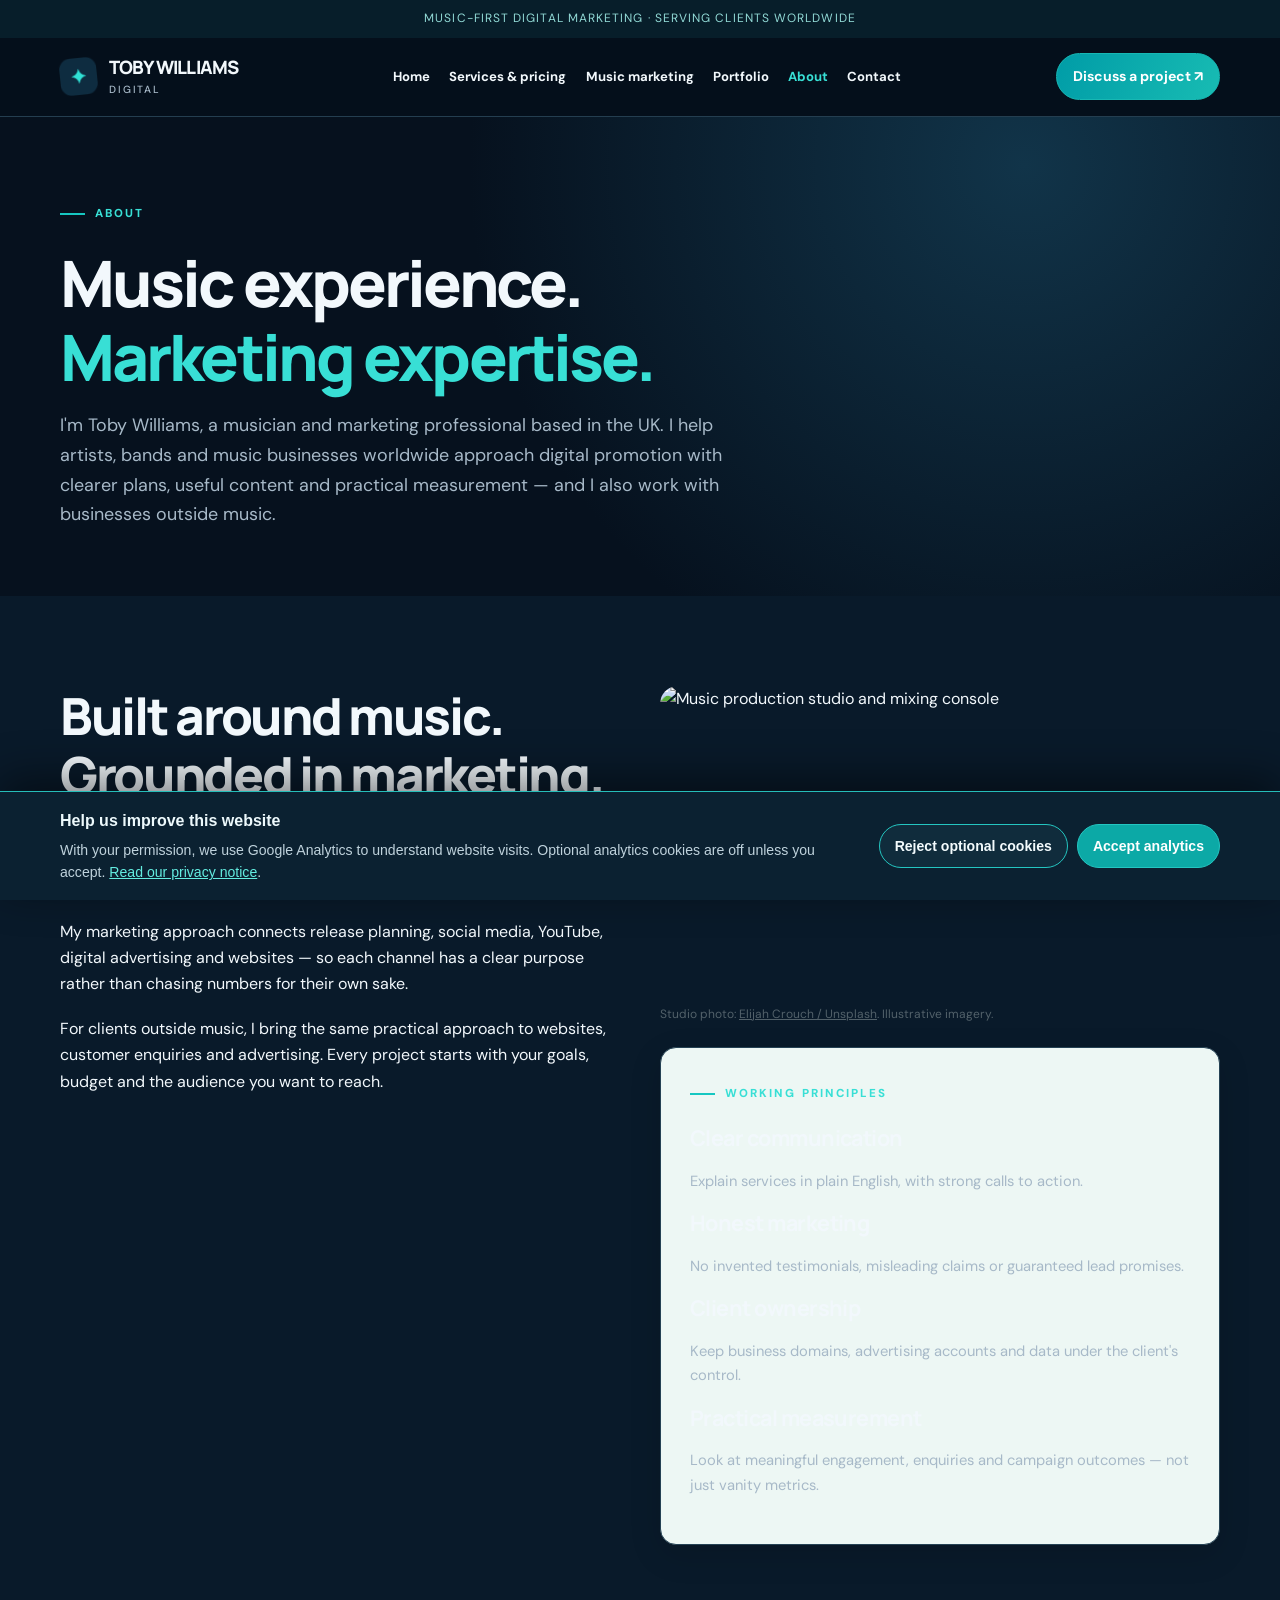
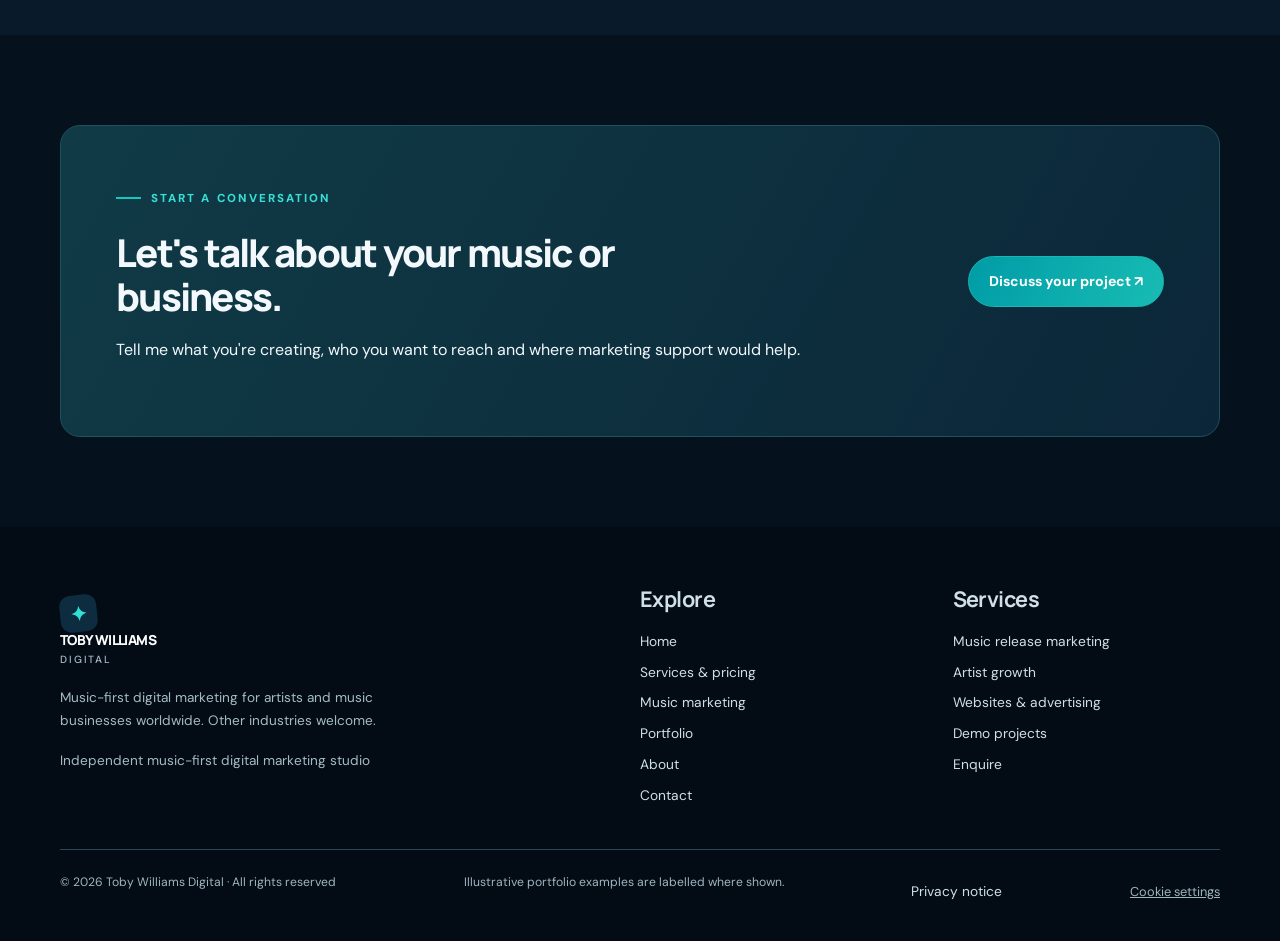
==== commit 1521401c: "Polish footer for publication while retaining transparent portfolio labels" ====
--- a/about.html
+++ b/about.html
@@ -27,6 +27,6 @@
  .hero-proof{gap:5px 15px;font-size:.74rem;margin-top:10px}.hero .micro{margin:0}
  .statline{padding-top:18px}.section{padding:55px 0}.art-browser-body{padding:20px}.art-browser-body strong{font-size:1.3rem}
 }
-</style><link rel="canonical" href="https://tobywilliamsdigital.co.uk/about.html"/><link rel="stylesheet" href="analytics-consent.css"/><link rel="stylesheet" href="bold-dark-preview.css"/></head><body><a class="skip" href="#main">Skip to content</a><div class="topbar">Music-first digital marketing · Serving clients worldwide</div><header class="header"><nav aria-label="Main navigation" class="nav wrap"><a class="brand" href="index.html"><span aria-hidden="true" class="brandmark">✦</span><span>TOBY WILLIAMS<small>Digital</small></span></a><button aria-controls="navlinks" aria-expanded="false" aria-label="Toggle navigation" class="menu-btn" type="button">☰</button><div class="links" id="navlinks"><a href="index.html">Home</a><a href="services.html">Services &amp; pricing</a><a href="music-marketing.html">Music marketing</a><a href="portfolio.html">Portfolio</a><a aria-current="page" href="about.html">About</a><a href="contact.html">Contact</a></div><a class="btn navcta" href="contact.html">Discuss a project ↗</a></nav></header><main id="main"><section class="pagehead"><div class="wrap"><span class="eyebrow">About</span><h1>Music experience.<br/><span class="highlight">Marketing expertise.</span></h1><p>I'm Toby Williams, a musician and marketing professional based in the UK. I help artists, bands and music businesses worldwide approach digital promotion with clearer plans, useful content and practical measurement — and I also work with businesses outside music.</p></div></section><section class="section white"><div class="wrap two-col"><div><h2>Built around music. Grounded in marketing.</h2><p>As a bassist and independent recording artist, I understand the work behind creating music, planning releases and reaching listeners. That experience shapes the way I support artists and music businesses.</p><p>My marketing approach connects release planning, social media, YouTube, digital advertising and websites — so each channel has a clear purpose rather than chasing numbers for their own sake.</p><p>For clients outside music, I bring the same practical approach to websites, customer enquiries and advertising. Every project starts with your goals, budget and the audience you want to reach.</p></div><div><figure style="margin:0 0 22px"><img src="https://images.unsplash.com/photo-1767570924190-7b62f034cd5b?auto=format&fit=crop&w=900&q=78" alt="Music production studio and mixing console" width="900" height="560" loading="lazy" decoding="async" style="display:block;width:100%;max-height:310px;object-fit:cover;border-radius:18px"/><figcaption style="font-size:.75rem;margin-top:9px;color:#52616a">Studio photo: <a href="https://unsplash.com/photos/recording-studio-mixing-console-with-people-in-background-bAu3atZmiIg" target="_blank" rel="noopener noreferrer">Elijah Crouch / Unsplash</a>. Illustrative imagery.</figcaption></figure><div class="card" style="background:#edf7f4"><span class="eyebrow">Working principles</span><h3>Clear communication</h3><p>Explain services in plain English, with strong calls to action.</p><h3>Honest marketing</h3><p>No invented testimonials, misleading claims or guaranteed lead promises.</p><h3>Client ownership</h3><p>Keep business domains, advertising accounts and data under the client's control.</p><h3>Practical measurement</h3><p>Look at meaningful engagement, enquiries and campaign outcomes — not just vanity metrics.</p></div></div></div></section><section class="section"><div class="wrap"><div class="callout"><div><span class="eyebrow">Start a conversation</span><h2>Let's talk about your music or business.</h2><p>Tell me what you're creating, who you want to reach and where marketing support would help.</p></div><a class="btn" href="contact.html">Discuss your project ↗</a></div></div></section></main><footer class="footer"><div class="wrap"><div class="footer-grid"><div><a class="brand" href="index.html"><span aria-hidden="true" class="brandmark">✦</span><span>TOBY WILLIAMS<small>Digital</small></span></a><p style="margin-top:20px;max-width:370px">Music-first digital marketing for artists and music businesses worldwide. Other industries welcome.</p><p>Working business name · Portfolio preview</p></div><div><h3>Explore</h3><a href="index.html">Home</a><a href="services.html">Services &amp; pricing</a><a href="music-marketing.html">Music marketing</a><a href="portfolio.html">Portfolio</a><a href="about.html">About</a><a href="contact.html">Contact</a></div><div><h3>Services</h3><a href="music-marketing.html">Music release marketing</a><a href="music-marketing.html">Artist growth</a><a href="services.html">Websites &amp; advertising</a><a href="portfolio.html">Demo projects</a><a href="contact.html">Enquire</a></div></div><div class="foot-bottom"><span>© 2026 Toby Williams Digital · Working portfolio concept</span><span>Demo case studies are fictional. No advertising performance is claimed.</span><a href="privacy.html">Privacy notice</a></div></div></footer><script>
+</style><link rel="canonical" href="https://tobywilliamsdigital.co.uk/about.html"/><link rel="stylesheet" href="analytics-consent.css"/><link rel="stylesheet" href="bold-dark-preview.css"/></head><body><a class="skip" href="#main">Skip to content</a><div class="topbar">Music-first digital marketing · Serving clients worldwide</div><header class="header"><nav aria-label="Main navigation" class="nav wrap"><a class="brand" href="index.html"><span aria-hidden="true" class="brandmark">✦</span><span>TOBY WILLIAMS<small>Digital</small></span></a><button aria-controls="navlinks" aria-expanded="false" aria-label="Toggle navigation" class="menu-btn" type="button">☰</button><div class="links" id="navlinks"><a href="index.html">Home</a><a href="services.html">Services &amp; pricing</a><a href="music-marketing.html">Music marketing</a><a href="portfolio.html">Portfolio</a><a aria-current="page" href="about.html">About</a><a href="contact.html">Contact</a></div><a class="btn navcta" href="contact.html">Discuss a project ↗</a></nav></header><main id="main"><section class="pagehead"><div class="wrap"><span class="eyebrow">About</span><h1>Music experience.<br/><span class="highlight">Marketing expertise.</span></h1><p>I'm Toby Williams, a musician and marketing professional based in the UK. I help artists, bands and music businesses worldwide approach digital promotion with clearer plans, useful content and practical measurement — and I also work with businesses outside music.</p></div></section><section class="section white"><div class="wrap two-col"><div><h2>Built around music. Grounded in marketing.</h2><p>As a bassist and independent recording artist, I understand the work behind creating music, planning releases and reaching listeners. That experience shapes the way I support artists and music businesses.</p><p>My marketing approach connects release planning, social media, YouTube, digital advertising and websites — so each channel has a clear purpose rather than chasing numbers for their own sake.</p><p>For clients outside music, I bring the same practical approach to websites, customer enquiries and advertising. Every project starts with your goals, budget and the audience you want to reach.</p></div><div><figure style="margin:0 0 22px"><img src="https://images.unsplash.com/photo-1767570924190-7b62f034cd5b?auto=format&fit=crop&w=900&q=78" alt="Music production studio and mixing console" width="900" height="560" loading="lazy" decoding="async" style="display:block;width:100%;max-height:310px;object-fit:cover;border-radius:18px"/><figcaption style="font-size:.75rem;margin-top:9px;color:#52616a">Studio photo: <a href="https://unsplash.com/photos/recording-studio-mixing-console-with-people-in-background-bAu3atZmiIg" target="_blank" rel="noopener noreferrer">Elijah Crouch / Unsplash</a>. Illustrative imagery.</figcaption></figure><div class="card" style="background:#edf7f4"><span class="eyebrow">Working principles</span><h3>Clear communication</h3><p>Explain services in plain English, with strong calls to action.</p><h3>Honest marketing</h3><p>No invented testimonials, misleading claims or guaranteed lead promises.</p><h3>Client ownership</h3><p>Keep business domains, advertising accounts and data under the client's control.</p><h3>Practical measurement</h3><p>Look at meaningful engagement, enquiries and campaign outcomes — not just vanity metrics.</p></div></div></div></section><section class="section"><div class="wrap"><div class="callout"><div><span class="eyebrow">Start a conversation</span><h2>Let's talk about your music or business.</h2><p>Tell me what you're creating, who you want to reach and where marketing support would help.</p></div><a class="btn" href="contact.html">Discuss your project ↗</a></div></div></section></main><footer class="footer"><div class="wrap"><div class="footer-grid"><div><a class="brand" href="index.html"><span aria-hidden="true" class="brandmark">✦</span><span>TOBY WILLIAMS<small>Digital</small></span></a><p style="margin-top:20px;max-width:370px">Music-first digital marketing for artists and music businesses worldwide. Other industries welcome.</p><p>Independent music-first digital marketing studio</p></div><div><h3>Explore</h3><a href="index.html">Home</a><a href="services.html">Services &amp; pricing</a><a href="music-marketing.html">Music marketing</a><a href="portfolio.html">Portfolio</a><a href="about.html">About</a><a href="contact.html">Contact</a></div><div><h3>Services</h3><a href="music-marketing.html">Music release marketing</a><a href="music-marketing.html">Artist growth</a><a href="services.html">Websites &amp; advertising</a><a href="portfolio.html">Demo projects</a><a href="contact.html">Enquire</a></div></div><div class="foot-bottom"><span>© 2026 Toby Williams Digital · All rights reserved</span><span>Illustrative portfolio examples are labelled where shown.</span><a href="privacy.html">Privacy notice</a></div></div></footer><script>
 const menu=document.querySelector('.menu-btn');const links=document.querySelector('.links');if(menu&&links){menu.addEventListener('click',()=>{const open=links.classList.toggle('open');menu.setAttribute('aria-expanded',String(open));menu.textContent=open?'×':'☰';});document.addEventListener('keydown',e=>{if(e.key==='Escape'){links.classList.remove('open');menu.setAttribute('aria-expanded','false');menu.textContent='☰';}})}const form=document.getElementById('enquiry-form');if(form){form.addEventListener('submit',e=>{e.preventDefault();if(!form.reportValidity())return;const d=new FormData(form);const lines=['Website enquiry (copy-only demonstration)','Name: '+d.get('name'),'Email: '+d.get('email'),'Business: '+d.get('business'),'Service: '+d.get('service'),'Message: '+d.get('message')];const out=document.getElementById('enquiry-result');out.classList.add('show');out.innerHTML='';const p=document.createElement('p');p.textContent='This portfolio is not connected to an inbox. Your enquiry has not been sent or stored. Copy the details below for your records; the site owner must configure an email address before using this form with real prospects.';out.appendChild(p);const area=document.createElement('textarea');area.readOnly=true;area.style.width='100%';area.style.minHeight='170px';area.value=lines.join('\n');out.appendChild(area);const btn=document.createElement('button');btn.className='btn';btn.type='button';btn.textContent='Copy enquiry';btn.addEventListener('click',async()=>{try{await navigator.clipboard.writeText(area.value);btn.textContent='Copied';}catch(e){area.select();btn.textContent='Select and copy the text';}});out.appendChild(btn);out.scrollIntoView({behavior:'smooth',block:'nearest'});});}
 </script><script src="analytics-consent.js" defer></script></body></html>
--- a/analytics-consent.css
+++ b/analytics-consent.css
@@ -11,3 +11,13 @@
 .twd-cookie-accept{background:#0b8b88;color:white}
 .twd-cookie-settings{border:0;background:transparent;color:inherit;text-decoration:underline;cursor:pointer;font:inherit;font-size:.8rem;padding:0}
 @media(max-width:700px){.twd-cookie-inner{display:block}.twd-cookie-actions{margin-top:14px;flex-wrap:wrap}.twd-cookie-actions button{flex:1;min-width:130px}}
+
+/* Match the approved dark navy / teal redesign */
+.twd-cookie-banner{background:#0b2131;color:#edf9fc;border-top:1px solid #25bdb9;box-shadow:0 -12px 45px rgba(0,0,0,.48)}
+.twd-cookie-inner p{color:#bfd2dc}
+.twd-cookie-inner a{color:#63ece0}
+.twd-cookie-actions button{border-color:#24c6c1;border-radius:25px;min-height:44px}
+.twd-cookie-reject{background:#102c3c;color:#f3fbfd}
+.twd-cookie-accept{background:#0ca9a6;color:#fff}
+.twd-cookie-actions button:focus-visible,.twd-cookie-settings:focus-visible{outline:3px solid #79f7e9;outline-offset:3px}
+@media(max-width:700px){.twd-cookie-banner{padding:14px 17px}.twd-cookie-actions{gap:9px}.twd-cookie-actions button{font-size:.8rem}}
--- a/bold-dark-preview.css
+++ b/bold-dark-preview.css
@@ -55,3 +55,63 @@
 .social-tile span{display:block;font-size:.69rem;color:#abc4ce}
 .visual-disclaimer{font-size:.7rem;color:#8daebc;margin:12px 2px 0}
 @media(max-width:650px){.hero{padding:36px 0 48px}.hero h1{font-size:clamp(2.4rem,10vw,3.5rem)}.hero-visual{padding:12px}.release-tile{min-height:220px;padding:12px}.release-disc{width:85px;height:85px}.metric-tile{padding:10px}.visual-content{gap:8px}.social-strip{gap:6px}.social-tile{padding:9px 6px}.hero .actions .btn:nth-child(3){display:none}}
+
+/* Review pass: readability, touch targets and consistent dark surfaces */
+html{color-scheme:dark}
+a:focus-visible,button:focus-visible,input:focus-visible,textarea:focus-visible,select:focus-visible{outline:3px solid #6df4e7;outline-offset:3px}
+.brand small{color:#a7b9c8}
+.nav{gap:14px}
+.links{gap:clamp(9px,1.5vw,23px)}
+.links a{font-size:.82rem}
+.navcta{white-space:nowrap}
+.menu-btn{color:#f2f8fc}
+.footer a:hover,.card a:hover{color:#6df4e7}
+.section.dark .card,.section.dark .price-card{background:#0e293a}
+.price small{color:#b5c9d3}
+.price-card p,.contact-box p,.step p{color:#c1d2db}
+.field label{color:#e4f1f5}
+.field input:focus,.field textarea:focus,.field select:focus{border-color:#3ae0d6}
+.field select option{background:#091b2b;color:#f2f8fc}
+.notice strong{color:#f1ffff}
+.case-visual .case-site *{color:#153043}
+.hero-visual{max-width:620px;margin-inline:auto}
+.release-tile strong{font-size:clamp(.96rem,1.7vw,1.2rem)}
+.metric-tile strong{font-size:clamp(.86rem,1.5vw,1.1rem);line-height:1.3}
+.visual-status{white-space:nowrap}
+.social-tile strong{font-size:clamp(.72rem,1.1vw,.88rem)}
+.social-tile span{line-height:1.35}
+@media(max-width:1050px){.navcta{display:none}.links{gap:13px}}
+@media(max-width:900px){.hero-grid{grid-template-columns:1fr}.hero-visual{width:100%}.hero h1{max-width:750px}}
+@media(max-width:650px){
+ .links{background:#091b2b;border-color:#294253}
+ .links a{font-size:1rem;padding:7px 0}
+ .menu-btn{min-width:44px;min-height:44px}
+ .hero-grid{gap:26px}
+ .hero .actions .btn:nth-child(3){display:inline-flex}
+ .hero-visual{max-width:100%}
+ .visual-header{font-size:.62rem}
+ .visual-status{font-size:.57rem}
+ .release-tile{min-height:210px}
+ .release-tile strong{font-size:.93rem}
+ .release-disc{width:78px;height:78px;border-width:6px;font-size:1.5rem}
+ .metric-tile{padding:9px}
+ .metric-tile span{font-size:.65rem}
+ .metric-tile strong{font-size:.78rem}
+ .metric-bars{height:45px;gap:3px}
+ .social-tile strong{font-size:.7rem}
+ .social-tile span{font-size:.62rem}
+ .visual-disclaimer{font-size:.65rem}
+ .statline div{border-color:#294253}
+}
+@media(max-width:360px){
+ .visual-content{grid-template-columns:1fr}
+ .release-tile{min-height:170px}
+ .release-disc{width:65px;height:65px;margin:2px auto}
+ .social-strip{grid-template-columns:1fr 1fr 1fr}
+}
+
+/* Visual QA: separate release-card labels from headline */
+.release-tile small{display:block;line-height:1.4;margin:7px 0;font-size:.7rem;letter-spacing:.03em}
+.release-tile strong{display:block;margin:7px 0 9px;line-height:1.35}
+.release-tile .release-disc{flex-shrink:0}
+@media(max-width:650px){.release-tile small{font-size:.64rem}.release-tile strong{font-size:.9rem}}
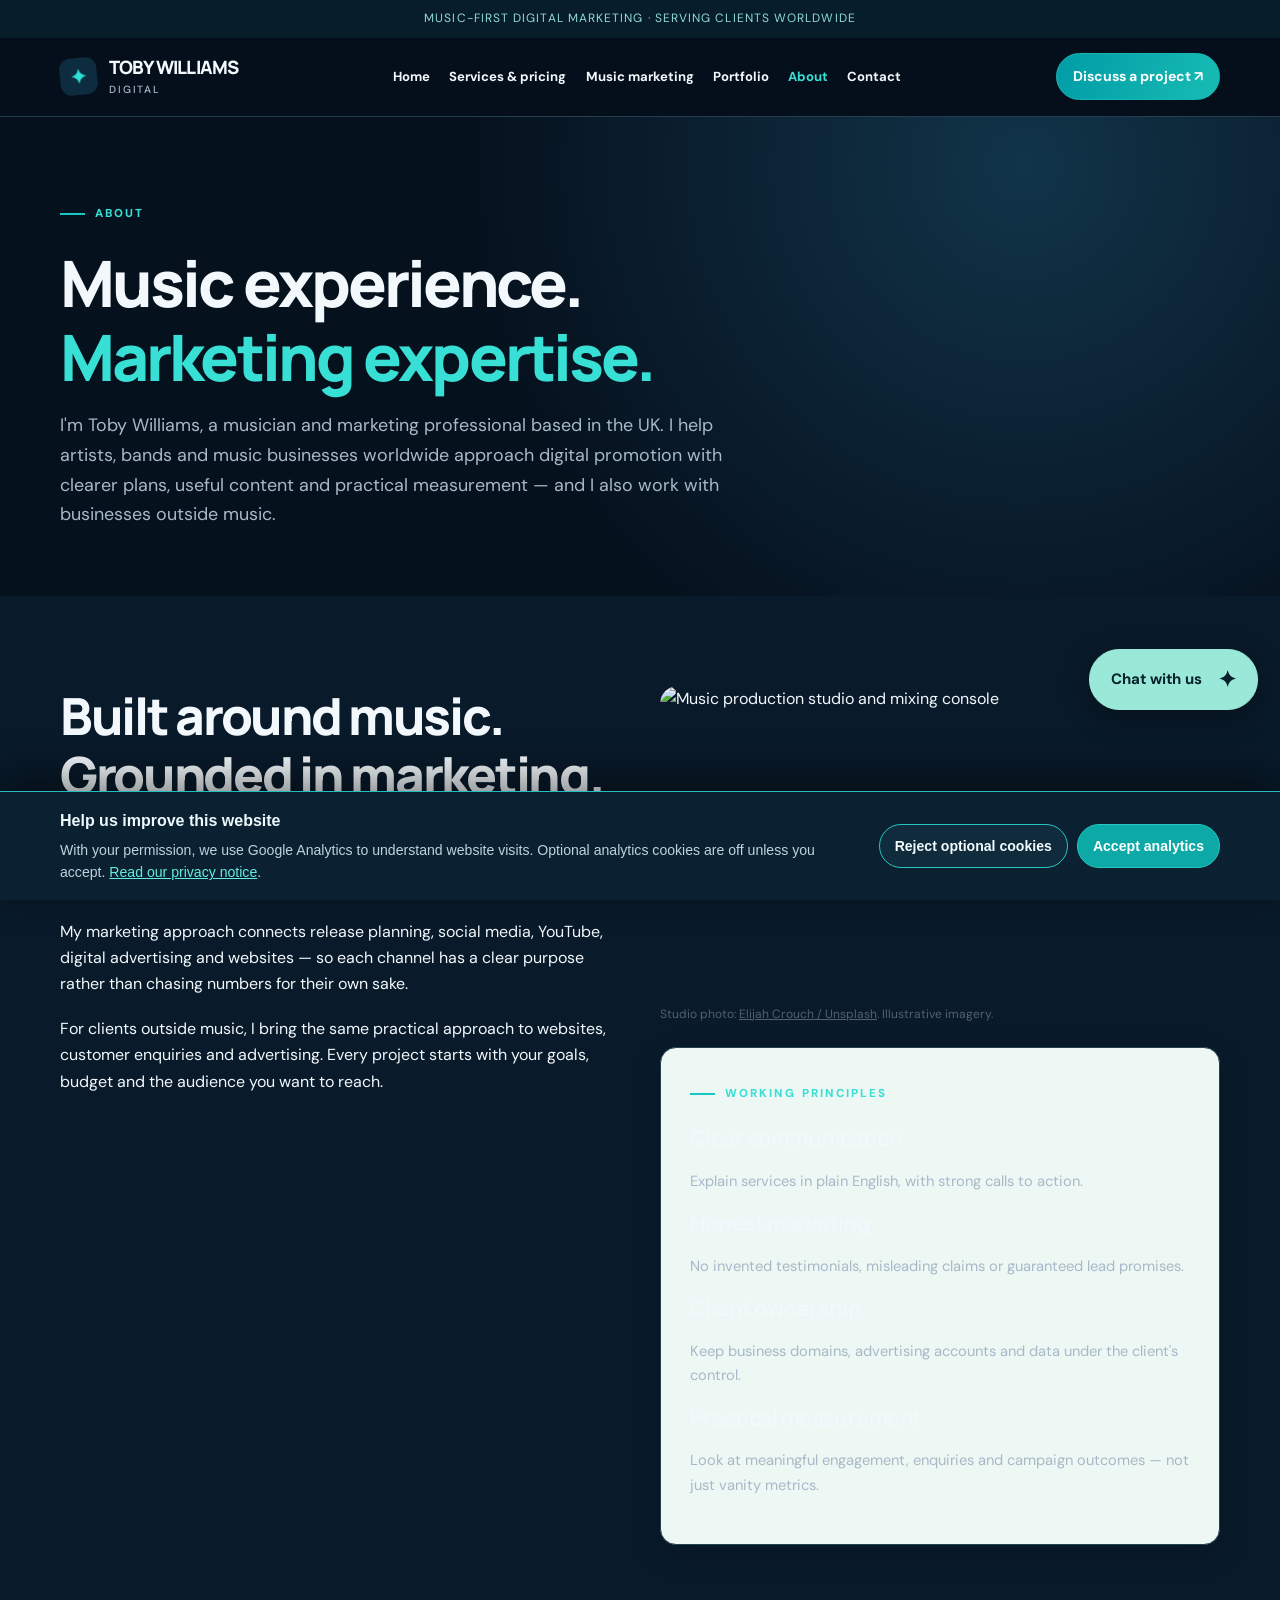
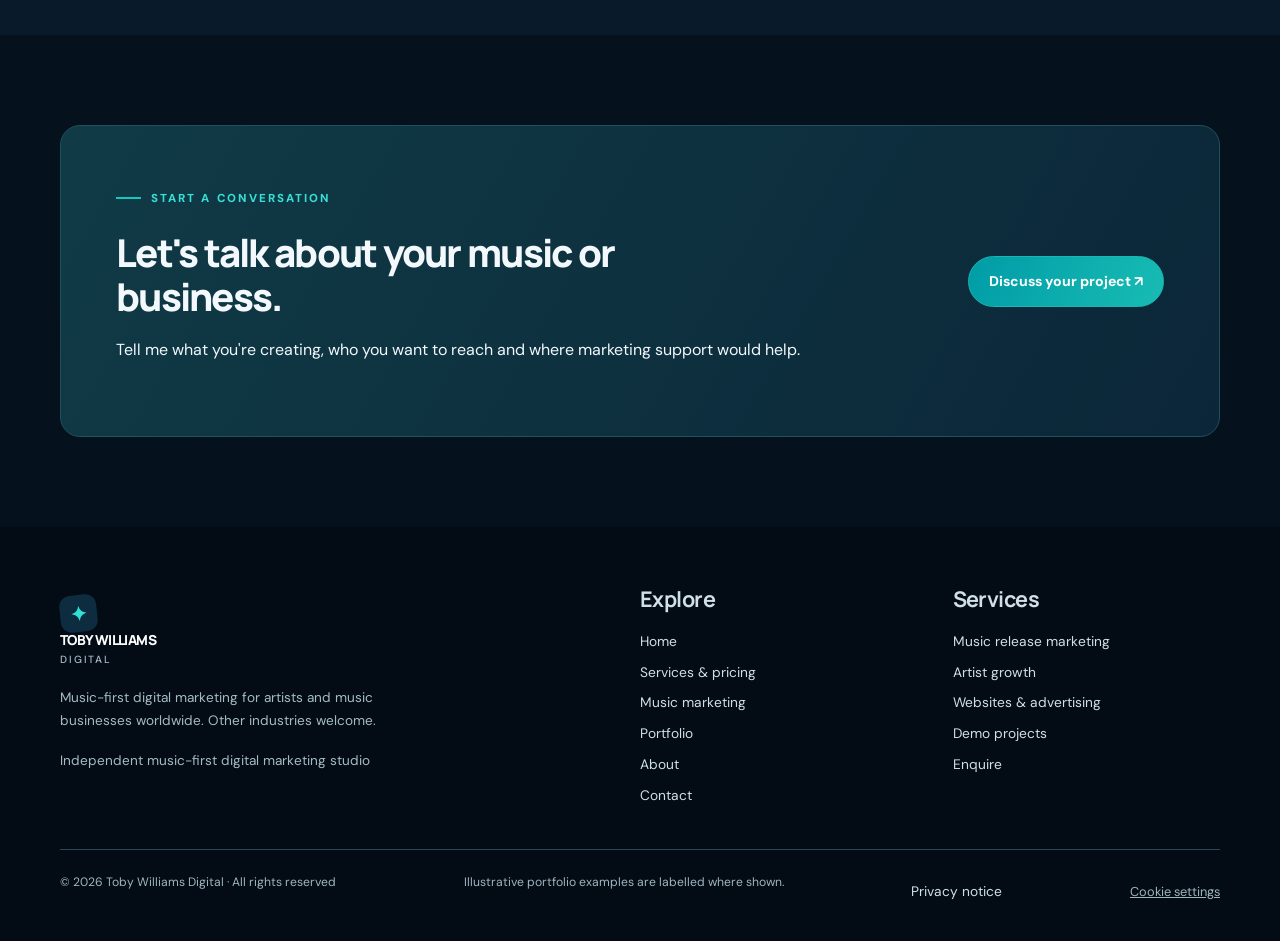
==== commit 57d2bcd4: "Add local website FAQ chatbot with pricing, enquiry handover and privacy details" ====
--- a/about.html
+++ b/about.html
@@ -27,6 +27,6 @@
  .hero-proof{gap:5px 15px;font-size:.74rem;margin-top:10px}.hero .micro{margin:0}
  .statline{padding-top:18px}.section{padding:55px 0}.art-browser-body{padding:20px}.art-browser-body strong{font-size:1.3rem}
 }
-</style><link rel="canonical" href="https://tobywilliamsdigital.co.uk/about.html"/><link rel="stylesheet" href="analytics-consent.css"/><link rel="stylesheet" href="bold-dark-preview.css"/></head><body><a class="skip" href="#main">Skip to content</a><div class="topbar">Music-first digital marketing · Serving clients worldwide</div><header class="header"><nav aria-label="Main navigation" class="nav wrap"><a class="brand" href="index.html"><span aria-hidden="true" class="brandmark">✦</span><span>TOBY WILLIAMS<small>Digital</small></span></a><button aria-controls="navlinks" aria-expanded="false" aria-label="Toggle navigation" class="menu-btn" type="button">☰</button><div class="links" id="navlinks"><a href="index.html">Home</a><a href="services.html">Services &amp; pricing</a><a href="music-marketing.html">Music marketing</a><a href="portfolio.html">Portfolio</a><a aria-current="page" href="about.html">About</a><a href="contact.html">Contact</a></div><a class="btn navcta" href="contact.html">Discuss a project ↗</a></nav></header><main id="main"><section class="pagehead"><div class="wrap"><span class="eyebrow">About</span><h1>Music experience.<br/><span class="highlight">Marketing expertise.</span></h1><p>I'm Toby Williams, a musician and marketing professional based in the UK. I help artists, bands and music businesses worldwide approach digital promotion with clearer plans, useful content and practical measurement — and I also work with businesses outside music.</p></div></section><section class="section white"><div class="wrap two-col"><div><h2>Built around music. Grounded in marketing.</h2><p>As a bassist and independent recording artist, I understand the work behind creating music, planning releases and reaching listeners. That experience shapes the way I support artists and music businesses.</p><p>My marketing approach connects release planning, social media, YouTube, digital advertising and websites — so each channel has a clear purpose rather than chasing numbers for their own sake.</p><p>For clients outside music, I bring the same practical approach to websites, customer enquiries and advertising. Every project starts with your goals, budget and the audience you want to reach.</p></div><div><figure style="margin:0 0 22px"><img src="https://images.unsplash.com/photo-1767570924190-7b62f034cd5b?auto=format&fit=crop&w=900&q=78" alt="Music production studio and mixing console" width="900" height="560" loading="lazy" decoding="async" style="display:block;width:100%;max-height:310px;object-fit:cover;border-radius:18px"/><figcaption style="font-size:.75rem;margin-top:9px;color:#52616a">Studio photo: <a href="https://unsplash.com/photos/recording-studio-mixing-console-with-people-in-background-bAu3atZmiIg" target="_blank" rel="noopener noreferrer">Elijah Crouch / Unsplash</a>. Illustrative imagery.</figcaption></figure><div class="card" style="background:#edf7f4"><span class="eyebrow">Working principles</span><h3>Clear communication</h3><p>Explain services in plain English, with strong calls to action.</p><h3>Honest marketing</h3><p>No invented testimonials, misleading claims or guaranteed lead promises.</p><h3>Client ownership</h3><p>Keep business domains, advertising accounts and data under the client's control.</p><h3>Practical measurement</h3><p>Look at meaningful engagement, enquiries and campaign outcomes — not just vanity metrics.</p></div></div></div></section><section class="section"><div class="wrap"><div class="callout"><div><span class="eyebrow">Start a conversation</span><h2>Let's talk about your music or business.</h2><p>Tell me what you're creating, who you want to reach and where marketing support would help.</p></div><a class="btn" href="contact.html">Discuss your project ↗</a></div></div></section></main><footer class="footer"><div class="wrap"><div class="footer-grid"><div><a class="brand" href="index.html"><span aria-hidden="true" class="brandmark">✦</span><span>TOBY WILLIAMS<small>Digital</small></span></a><p style="margin-top:20px;max-width:370px">Music-first digital marketing for artists and music businesses worldwide. Other industries welcome.</p><p>Independent music-first digital marketing studio</p></div><div><h3>Explore</h3><a href="index.html">Home</a><a href="services.html">Services &amp; pricing</a><a href="music-marketing.html">Music marketing</a><a href="portfolio.html">Portfolio</a><a href="about.html">About</a><a href="contact.html">Contact</a></div><div><h3>Services</h3><a href="music-marketing.html">Music release marketing</a><a href="music-marketing.html">Artist growth</a><a href="services.html">Websites &amp; advertising</a><a href="portfolio.html">Demo projects</a><a href="contact.html">Enquire</a></div></div><div class="foot-bottom"><span>© 2026 Toby Williams Digital · All rights reserved</span><span>Illustrative portfolio examples are labelled where shown.</span><a href="privacy.html">Privacy notice</a></div></div></footer><script>
+</style><link rel="canonical" href="https://tobywilliamsdigital.co.uk/about.html"/><link rel="stylesheet" href="analytics-consent.css"/><link rel="stylesheet" href="bold-dark-preview.css"/><link rel="stylesheet" href="chatbot.css"/></head><body><a class="skip" href="#main">Skip to content</a><div class="topbar">Music-first digital marketing · Serving clients worldwide</div><header class="header"><nav aria-label="Main navigation" class="nav wrap"><a class="brand" href="index.html"><span aria-hidden="true" class="brandmark">✦</span><span>TOBY WILLIAMS<small>Digital</small></span></a><button aria-controls="navlinks" aria-expanded="false" aria-label="Toggle navigation" class="menu-btn" type="button">☰</button><div class="links" id="navlinks"><a href="index.html">Home</a><a href="services.html">Services &amp; pricing</a><a href="music-marketing.html">Music marketing</a><a href="portfolio.html">Portfolio</a><a aria-current="page" href="about.html">About</a><a href="contact.html">Contact</a></div><a class="btn navcta" href="contact.html">Discuss a project ↗</a></nav></header><main id="main"><section class="pagehead"><div class="wrap"><span class="eyebrow">About</span><h1>Music experience.<br/><span class="highlight">Marketing expertise.</span></h1><p>I'm Toby Williams, a musician and marketing professional based in the UK. I help artists, bands and music businesses worldwide approach digital promotion with clearer plans, useful content and practical measurement — and I also work with businesses outside music.</p></div></section><section class="section white"><div class="wrap two-col"><div><h2>Built around music. Grounded in marketing.</h2><p>As a bassist and independent recording artist, I understand the work behind creating music, planning releases and reaching listeners. That experience shapes the way I support artists and music businesses.</p><p>My marketing approach connects release planning, social media, YouTube, digital advertising and websites — so each channel has a clear purpose rather than chasing numbers for their own sake.</p><p>For clients outside music, I bring the same practical approach to websites, customer enquiries and advertising. Every project starts with your goals, budget and the audience you want to reach.</p></div><div><figure style="margin:0 0 22px"><img src="https://images.unsplash.com/photo-1767570924190-7b62f034cd5b?auto=format&fit=crop&w=900&q=78" alt="Music production studio and mixing console" width="900" height="560" loading="lazy" decoding="async" style="display:block;width:100%;max-height:310px;object-fit:cover;border-radius:18px"/><figcaption style="font-size:.75rem;margin-top:9px;color:#52616a">Studio photo: <a href="https://unsplash.com/photos/recording-studio-mixing-console-with-people-in-background-bAu3atZmiIg" target="_blank" rel="noopener noreferrer">Elijah Crouch / Unsplash</a>. Illustrative imagery.</figcaption></figure><div class="card" style="background:#edf7f4"><span class="eyebrow">Working principles</span><h3>Clear communication</h3><p>Explain services in plain English, with strong calls to action.</p><h3>Honest marketing</h3><p>No invented testimonials, misleading claims or guaranteed lead promises.</p><h3>Client ownership</h3><p>Keep business domains, advertising accounts and data under the client's control.</p><h3>Practical measurement</h3><p>Look at meaningful engagement, enquiries and campaign outcomes — not just vanity metrics.</p></div></div></div></section><section class="section"><div class="wrap"><div class="callout"><div><span class="eyebrow">Start a conversation</span><h2>Let's talk about your music or business.</h2><p>Tell me what you're creating, who you want to reach and where marketing support would help.</p></div><a class="btn" href="contact.html">Discuss your project ↗</a></div></div></section></main><footer class="footer"><div class="wrap"><div class="footer-grid"><div><a class="brand" href="index.html"><span aria-hidden="true" class="brandmark">✦</span><span>TOBY WILLIAMS<small>Digital</small></span></a><p style="margin-top:20px;max-width:370px">Music-first digital marketing for artists and music businesses worldwide. Other industries welcome.</p><p>Independent music-first digital marketing studio</p></div><div><h3>Explore</h3><a href="index.html">Home</a><a href="services.html">Services &amp; pricing</a><a href="music-marketing.html">Music marketing</a><a href="portfolio.html">Portfolio</a><a href="about.html">About</a><a href="contact.html">Contact</a></div><div><h3>Services</h3><a href="music-marketing.html">Music release marketing</a><a href="music-marketing.html">Artist growth</a><a href="services.html">Websites &amp; advertising</a><a href="portfolio.html">Demo projects</a><a href="contact.html">Enquire</a></div></div><div class="foot-bottom"><span>© 2026 Toby Williams Digital · All rights reserved</span><span>Illustrative portfolio examples are labelled where shown.</span><a href="privacy.html">Privacy notice</a></div></div></footer><script>
 const menu=document.querySelector('.menu-btn');const links=document.querySelector('.links');if(menu&&links){menu.addEventListener('click',()=>{const open=links.classList.toggle('open');menu.setAttribute('aria-expanded',String(open));menu.textContent=open?'×':'☰';});document.addEventListener('keydown',e=>{if(e.key==='Escape'){links.classList.remove('open');menu.setAttribute('aria-expanded','false');menu.textContent='☰';}})}const form=document.getElementById('enquiry-form');if(form){form.addEventListener('submit',e=>{e.preventDefault();if(!form.reportValidity())return;const d=new FormData(form);const lines=['Website enquiry (copy-only demonstration)','Name: '+d.get('name'),'Email: '+d.get('email'),'Business: '+d.get('business'),'Service: '+d.get('service'),'Message: '+d.get('message')];const out=document.getElementById('enquiry-result');out.classList.add('show');out.innerHTML='';const p=document.createElement('p');p.textContent='This portfolio is not connected to an inbox. Your enquiry has not been sent or stored. Copy the details below for your records; the site owner must configure an email address before using this form with real prospects.';out.appendChild(p);const area=document.createElement('textarea');area.readOnly=true;area.style.width='100%';area.style.minHeight='170px';area.value=lines.join('\n');out.appendChild(area);const btn=document.createElement('button');btn.className='btn';btn.type='button';btn.textContent='Copy enquiry';btn.addEventListener('click',async()=>{try{await navigator.clipboard.writeText(area.value);btn.textContent='Copied';}catch(e){area.select();btn.textContent='Select and copy the text';}});out.appendChild(btn);out.scrollIntoView({behavior:'smooth',block:'nearest'});});}
-</script><script src="analytics-consent.js" defer></script></body></html>+</script><script src="analytics-consent.js" defer></script><script src="chatbot.js" defer></script></body></html>
--- a/chatbot.css
+++ b/chatbot.css
@@ -0,0 +1 @@
+.twd-chat{position:fixed;right:22px;bottom:22px;z-index:80;font:15px/1.5 'DM Sans',Arial,sans-serif;color:#edf7fa}.twd-chat *{box-sizing:border-box}.twd-chat [hidden]{display:none!important}.twd-chat button,.twd-chat input{font:inherit}.twd-chat button{cursor:pointer}.twd-chat-launch{display:flex;gap:16px;align-items:center;background:#9ae8d7;color:#06202c;border:1px solid #9ae8d7;border-radius:30px;padding:13px 21px;box-shadow:0 8px 30px #0005;font-weight:700!important}.twd-chat-launch span{font-size:22px}.twd-chat-panel{position:absolute;right:0;bottom:66px;width:380px;height:560px;max-height:calc(100dvh - 120px);display:flex;flex-direction:column;background:#10283b;border:1px solid #466275;border-radius:18px;overflow:hidden;box-shadow:0 18px 65px #0008}.twd-chat-head{display:flex;justify-content:space-between;align-items:center;padding:17px 18px;border-bottom:1px solid #3e596b;background:#0b2033}.twd-chat-head strong{font-size:15px}.twd-chat-head small{display:block;color:#b8d2dc;font-size:12px;margin-top:3px}.twd-chat-close{background:none;border:0;color:#fff;font-size:28px!important;min-width:44px;min-height:44px}.twd-chat-messages{flex:1;min-height:0;overflow:auto;padding:16px;overscroll-behavior:contain}.twd-chat-message{padding:12px 14px;margin-bottom:14px;border-radius:13px;background:#1e3b50;overflow-wrap:anywhere}.twd-chat-message p{margin:3px 0 0;font-size:14px;color:#edf7fa}.twd-chat-speaker{font-size:11px;color:#aedfd6}.twd-chat-visitor{margin-left:35px;background:#d4f4eb;color:#0b2033}.twd-chat-visitor p,.twd-chat-visitor strong{color:#0b2033}.twd-chat-actions{display:flex;flex-wrap:wrap;gap:9px;margin-top:13px}.twd-chat-actions a{font-size:13px;color:#b6ffeb;text-underline-offset:3px}.twd-chat-topics{display:flex;gap:7px;padding:6px 14px;flex-wrap:wrap}.twd-chat-topics button{border:1px solid #6d8f9f;background:#0b2033;border-radius:18px;color:#d9f5f0;padding:8px 10px;font-size:12px}.twd-chat-form{display:flex;gap:8px;padding:10px 14px 6px}.twd-chat-form input{min-width:0;flex:1;background:#fff;border:1px solid #c2d4df;border-radius:8px;padding:11px;color:#10283b}.twd-chat-form button{border:0;border-radius:8px;background:#9ae8d7;color:#06202c;font-weight:700;padding:10px 14px}.twd-chat-note{font-size:11px!important;color:#bfd0db!important;padding:4px 16px 13px;margin:0!important}.twd-chat-note a{color:#d3f5eb}.twd-chat :focus-visible{outline:3px solid #9ae8d7;outline-offset:3px}.twd-chat-form input:focus-visible{outline-offset:0;outline-color:#087e76}.twd-chat-sr{position:absolute;width:1px;height:1px;padding:0;margin:-1px;overflow:hidden;clip:rect(0,0,0,0);white-space:nowrap;border:0}body:has(.twd-cookie-banner:not([hidden])) .twd-chat{bottom:190px}body:has(.twd-cookie-banner:not([hidden])) .twd-chat-panel{max-height:calc(100dvh - 280px)}@media(max-width:480px){.twd-chat{right:12px;bottom:14px}.twd-chat-panel{width:calc(100vw - 24px);height:540px;max-height:calc(100dvh - 110px)}.twd-chat-form input{font-size:16px}.twd-chat-launch{padding:11px 17px}body:has(.twd-cookie-banner:not([hidden])) .twd-chat{bottom:240px}body:has(.twd-cookie-banner:not([hidden])) .twd-chat-panel{max-height:calc(100dvh - 330px)}}@media(prefers-reduced-motion:reduce){.twd-chat *{scroll-behavior:auto}}
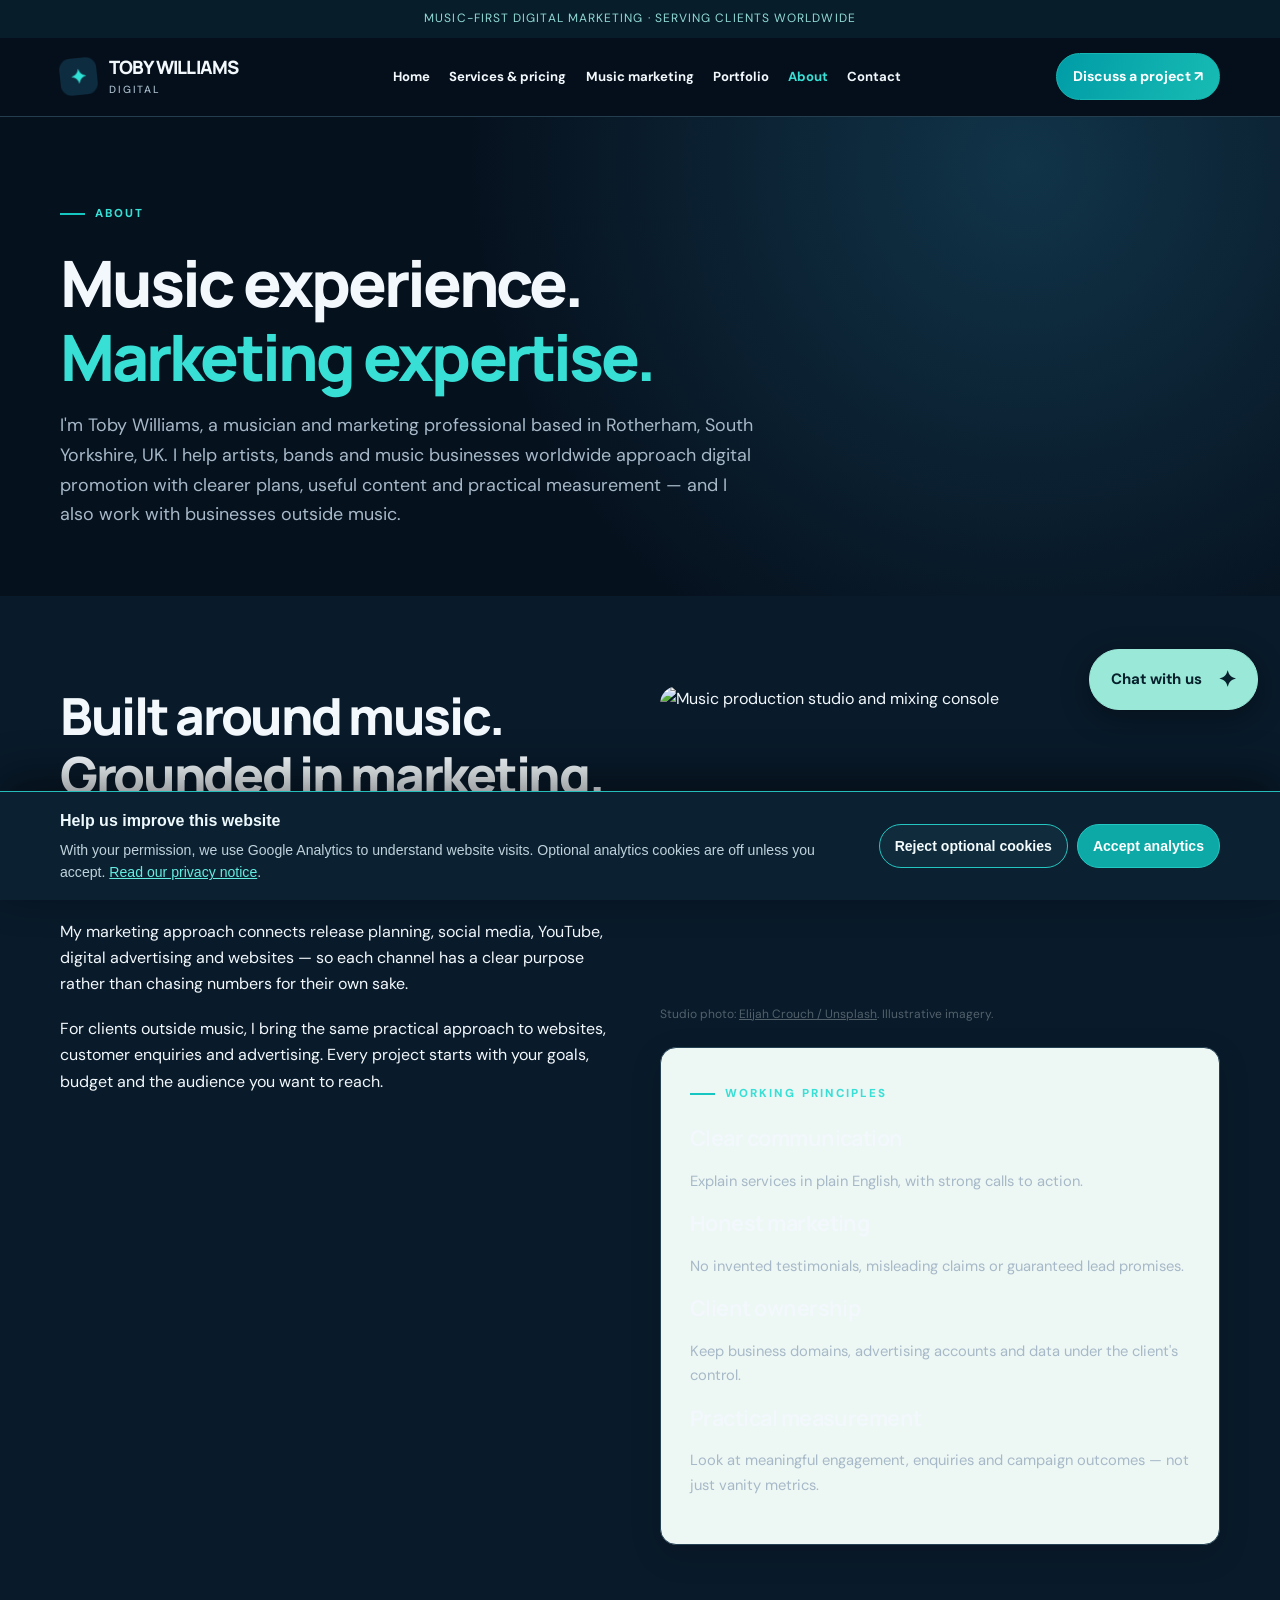
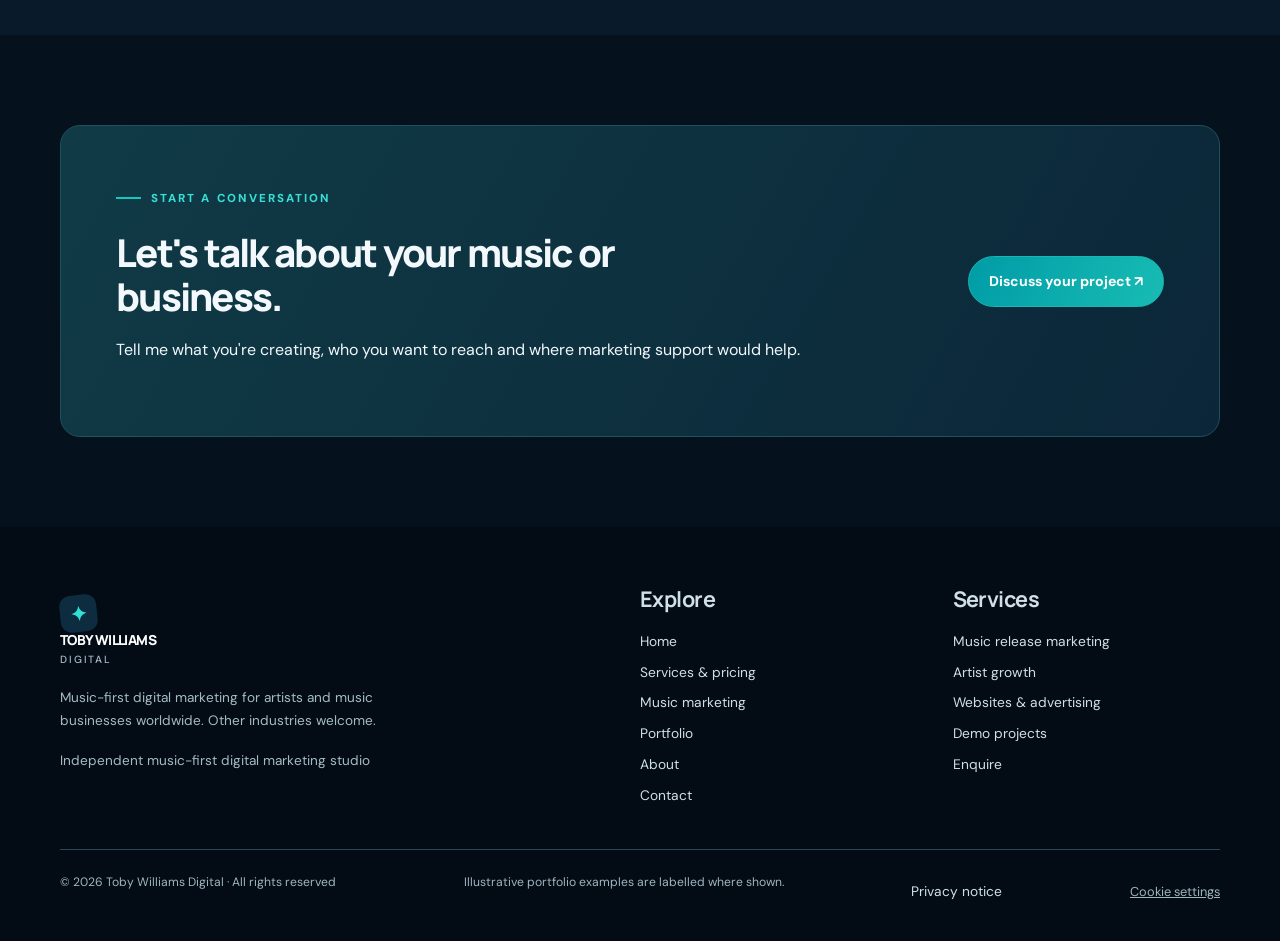
==== commit 352a56cc: "Improve service answers, search metadata and business structured data" ====
--- a/about.html
+++ b/about.html
@@ -27,6 +27,6 @@
  .hero-proof{gap:5px 15px;font-size:.74rem;margin-top:10px}.hero .micro{margin:0}
  .statline{padding-top:18px}.section{padding:55px 0}.art-browser-body{padding:20px}.art-browser-body strong{font-size:1.3rem}
 }
-</style><link rel="canonical" href="https://tobywilliamsdigital.co.uk/about.html"/><link rel="stylesheet" href="analytics-consent.css"/><link rel="stylesheet" href="bold-dark-preview.css"/><link rel="stylesheet" href="chatbot.css"/></head><body><a class="skip" href="#main">Skip to content</a><div class="topbar">Music-first digital marketing · Serving clients worldwide</div><header class="header"><nav aria-label="Main navigation" class="nav wrap"><a class="brand" href="index.html"><span aria-hidden="true" class="brandmark">✦</span><span>TOBY WILLIAMS<small>Digital</small></span></a><button aria-controls="navlinks" aria-expanded="false" aria-label="Toggle navigation" class="menu-btn" type="button">☰</button><div class="links" id="navlinks"><a href="index.html">Home</a><a href="services.html">Services &amp; pricing</a><a href="music-marketing.html">Music marketing</a><a href="portfolio.html">Portfolio</a><a aria-current="page" href="about.html">About</a><a href="contact.html">Contact</a></div><a class="btn navcta" href="contact.html">Discuss a project ↗</a></nav></header><main id="main"><section class="pagehead"><div class="wrap"><span class="eyebrow">About</span><h1>Music experience.<br/><span class="highlight">Marketing expertise.</span></h1><p>I'm Toby Williams, a musician and marketing professional based in the UK. I help artists, bands and music businesses worldwide approach digital promotion with clearer plans, useful content and practical measurement — and I also work with businesses outside music.</p></div></section><section class="section white"><div class="wrap two-col"><div><h2>Built around music. Grounded in marketing.</h2><p>As a bassist and independent recording artist, I understand the work behind creating music, planning releases and reaching listeners. That experience shapes the way I support artists and music businesses.</p><p>My marketing approach connects release planning, social media, YouTube, digital advertising and websites — so each channel has a clear purpose rather than chasing numbers for their own sake.</p><p>For clients outside music, I bring the same practical approach to websites, customer enquiries and advertising. Every project starts with your goals, budget and the audience you want to reach.</p></div><div><figure style="margin:0 0 22px"><img src="https://images.unsplash.com/photo-1767570924190-7b62f034cd5b?auto=format&fit=crop&w=900&q=78" alt="Music production studio and mixing console" width="900" height="560" loading="lazy" decoding="async" style="display:block;width:100%;max-height:310px;object-fit:cover;border-radius:18px"/><figcaption style="font-size:.75rem;margin-top:9px;color:#52616a">Studio photo: <a href="https://unsplash.com/photos/recording-studio-mixing-console-with-people-in-background-bAu3atZmiIg" target="_blank" rel="noopener noreferrer">Elijah Crouch / Unsplash</a>. Illustrative imagery.</figcaption></figure><div class="card" style="background:#edf7f4"><span class="eyebrow">Working principles</span><h3>Clear communication</h3><p>Explain services in plain English, with strong calls to action.</p><h3>Honest marketing</h3><p>No invented testimonials, misleading claims or guaranteed lead promises.</p><h3>Client ownership</h3><p>Keep business domains, advertising accounts and data under the client's control.</p><h3>Practical measurement</h3><p>Look at meaningful engagement, enquiries and campaign outcomes — not just vanity metrics.</p></div></div></div></section><section class="section"><div class="wrap"><div class="callout"><div><span class="eyebrow">Start a conversation</span><h2>Let's talk about your music or business.</h2><p>Tell me what you're creating, who you want to reach and where marketing support would help.</p></div><a class="btn" href="contact.html">Discuss your project ↗</a></div></div></section></main><footer class="footer"><div class="wrap"><div class="footer-grid"><div><a class="brand" href="index.html"><span aria-hidden="true" class="brandmark">✦</span><span>TOBY WILLIAMS<small>Digital</small></span></a><p style="margin-top:20px;max-width:370px">Music-first digital marketing for artists and music businesses worldwide. Other industries welcome.</p><p>Independent music-first digital marketing studio</p></div><div><h3>Explore</h3><a href="index.html">Home</a><a href="services.html">Services &amp; pricing</a><a href="music-marketing.html">Music marketing</a><a href="portfolio.html">Portfolio</a><a href="about.html">About</a><a href="contact.html">Contact</a></div><div><h3>Services</h3><a href="music-marketing.html">Music release marketing</a><a href="music-marketing.html">Artist growth</a><a href="services.html">Websites &amp; advertising</a><a href="portfolio.html">Demo projects</a><a href="contact.html">Enquire</a></div></div><div class="foot-bottom"><span>© 2026 Toby Williams Digital · All rights reserved</span><span>Illustrative portfolio examples are labelled where shown.</span><a href="privacy.html">Privacy notice</a></div></div></footer><script>
+</style><link rel="canonical" href="https://tobywilliamsdigital.co.uk/about.html"/><link rel="stylesheet" href="analytics-consent.css"/><link rel="stylesheet" href="bold-dark-preview.css"/><link rel="stylesheet" href="chatbot.css"/><meta property="og:type" content="website"/><meta property="og:site_name" content="Toby Williams Digital"/><meta property="og:title" content="About Toby Williams | Musician and digital marketer"/><meta property="og:description" content="Meet Toby Williams, a UK-based musician and digital marketer helping artists, bands and music businesses worldwide with online promotion, websites and advertising. Other businesses welcome."/><meta property="og:url" content="https://tobywilliamsdigital.co.uk/about.html"/><meta property="og:locale" content="en_GB"/><meta name="twitter:card" content="summary"/><script type="application/ld+json">{"@context":"https://schema.org","@graph":[{"@type":"AboutPage","@id":"https://tobywilliamsdigital.co.uk/about.html#webpage","url":"https://tobywilliamsdigital.co.uk/about.html","name":"About Toby Williams | Musician and digital marketer","description":"Meet Toby Williams, a UK-based musician and digital marketer helping artists, bands and music businesses worldwide with online promotion, websites and advertising. Other businesses welcome.","inLanguage":"en-GB","publisher":{"@id":"https://tobywilliamsdigital.co.uk/#organization"},"isPartOf":{"@id":"https://tobywilliamsdigital.co.uk/#website"},"breadcrumb":{"@id":"https://tobywilliamsdigital.co.uk/about.html#breadcrumb"},"mainEntity":{"@id":"https://tobywilliamsdigital.co.uk/#toby-williams"}},{"@type":"BreadcrumbList","@id":"https://tobywilliamsdigital.co.uk/about.html#breadcrumb","itemListElement":[{"@type":"ListItem","position":1,"name":"Home","item":"https://tobywilliamsdigital.co.uk/"},{"@type":"ListItem","position":2,"name":"About Toby Williams","item":"https://tobywilliamsdigital.co.uk/about.html"}]},{"@type":"Person","@id":"https://tobywilliamsdigital.co.uk/#toby-williams","name":"Toby Williams","url":"https://tobywilliamsdigital.co.uk/about.html","description":"Musician and marketing professional based in Rotherham, South Yorkshire, UK.","worksFor":{"@id":"https://tobywilliamsdigital.co.uk/#organization"}}]}</script></head><body><a class="skip" href="#main">Skip to content</a><div class="topbar">Music-first digital marketing · Serving clients worldwide</div><header class="header"><nav aria-label="Main navigation" class="nav wrap"><a class="brand" href="index.html"><span aria-hidden="true" class="brandmark">✦</span><span>TOBY WILLIAMS<small>Digital</small></span></a><button aria-controls="navlinks" aria-expanded="false" aria-label="Toggle navigation" class="menu-btn" type="button">☰</button><div class="links" id="navlinks"><a href="index.html">Home</a><a href="services.html">Services &amp; pricing</a><a href="music-marketing.html">Music marketing</a><a href="portfolio.html">Portfolio</a><a aria-current="page" href="about.html">About</a><a href="contact.html">Contact</a></div><a class="btn navcta" href="contact.html">Discuss a project ↗</a></nav></header><main id="main"><section class="pagehead"><div class="wrap"><span class="eyebrow">About</span><h1>Music experience.<br/><span class="highlight">Marketing expertise.</span></h1><p>I'm Toby Williams, a musician and marketing professional based in Rotherham, South Yorkshire, UK. I help artists, bands and music businesses worldwide approach digital promotion with clearer plans, useful content and practical measurement — and I also work with businesses outside music.</p></div></section><section class="section white"><div class="wrap two-col"><div><h2>Built around music. Grounded in marketing.</h2><p>As a bassist and independent recording artist, I understand the work behind creating music, planning releases and reaching listeners. That experience shapes the way I support artists and music businesses.</p><p>My marketing approach connects release planning, social media, YouTube, digital advertising and websites — so each channel has a clear purpose rather than chasing numbers for their own sake.</p><p>For clients outside music, I bring the same practical approach to websites, customer enquiries and advertising. Every project starts with your goals, budget and the audience you want to reach.</p></div><div><figure style="margin:0 0 22px"><img src="https://images.unsplash.com/photo-1767570924190-7b62f034cd5b?auto=format&fit=crop&w=900&q=78" alt="Music production studio and mixing console" width="900" height="560" loading="lazy" decoding="async" style="display:block;width:100%;max-height:310px;object-fit:cover;border-radius:18px"/><figcaption style="font-size:.75rem;margin-top:9px;color:#52616a">Studio photo: <a href="https://unsplash.com/photos/recording-studio-mixing-console-with-people-in-background-bAu3atZmiIg" target="_blank" rel="noopener noreferrer">Elijah Crouch / Unsplash</a>. Illustrative imagery.</figcaption></figure><div class="card" style="background:#edf7f4"><span class="eyebrow">Working principles</span><h3>Clear communication</h3><p>Explain services in plain English, with strong calls to action.</p><h3>Honest marketing</h3><p>No invented testimonials, misleading claims or guaranteed lead promises.</p><h3>Client ownership</h3><p>Keep business domains, advertising accounts and data under the client's control.</p><h3>Practical measurement</h3><p>Look at meaningful engagement, enquiries and campaign outcomes — not just vanity metrics.</p></div></div></div></section><section class="section"><div class="wrap"><div class="callout"><div><span class="eyebrow">Start a conversation</span><h2>Let's talk about your music or business.</h2><p>Tell me what you're creating, who you want to reach and where marketing support would help.</p></div><a class="btn" href="contact.html">Discuss your project ↗</a></div></div></section></main><footer class="footer"><div class="wrap"><div class="footer-grid"><div><a class="brand" href="index.html"><span aria-hidden="true" class="brandmark">✦</span><span>TOBY WILLIAMS<small>Digital</small></span></a><p style="margin-top:20px;max-width:370px">Music-first digital marketing for artists and music businesses worldwide. Other industries welcome.</p><p>Independent music-first digital marketing studio</p></div><div><h3>Explore</h3><a href="index.html">Home</a><a href="services.html">Services &amp; pricing</a><a href="music-marketing.html">Music marketing</a><a href="portfolio.html">Portfolio</a><a href="about.html">About</a><a href="contact.html">Contact</a></div><div><h3>Services</h3><a href="music-marketing.html">Music release marketing</a><a href="music-marketing.html">Artist growth</a><a href="services.html">Websites &amp; advertising</a><a href="portfolio.html">Demo projects</a><a href="contact.html">Enquire</a></div></div><div class="foot-bottom"><span>© 2026 Toby Williams Digital · All rights reserved</span><span>Illustrative portfolio examples are labelled where shown.</span><a href="privacy.html">Privacy notice</a></div></div></footer><script>
 const menu=document.querySelector('.menu-btn');const links=document.querySelector('.links');if(menu&&links){menu.addEventListener('click',()=>{const open=links.classList.toggle('open');menu.setAttribute('aria-expanded',String(open));menu.textContent=open?'×':'☰';});document.addEventListener('keydown',e=>{if(e.key==='Escape'){links.classList.remove('open');menu.setAttribute('aria-expanded','false');menu.textContent='☰';}})}const form=document.getElementById('enquiry-form');if(form){form.addEventListener('submit',e=>{e.preventDefault();if(!form.reportValidity())return;const d=new FormData(form);const lines=['Website enquiry (copy-only demonstration)','Name: '+d.get('name'),'Email: '+d.get('email'),'Business: '+d.get('business'),'Service: '+d.get('service'),'Message: '+d.get('message')];const out=document.getElementById('enquiry-result');out.classList.add('show');out.innerHTML='';const p=document.createElement('p');p.textContent='This portfolio is not connected to an inbox. Your enquiry has not been sent or stored. Copy the details below for your records; the site owner must configure an email address before using this form with real prospects.';out.appendChild(p);const area=document.createElement('textarea');area.readOnly=true;area.style.width='100%';area.style.minHeight='170px';area.value=lines.join('\n');out.appendChild(area);const btn=document.createElement('button');btn.className='btn';btn.type='button';btn.textContent='Copy enquiry';btn.addEventListener('click',async()=>{try{await navigator.clipboard.writeText(area.value);btn.textContent='Copied';}catch(e){area.select();btn.textContent='Select and copy the text';}});out.appendChild(btn);out.scrollIntoView({behavior:'smooth',block:'nearest'});});}
 </script><script src="analytics-consent.js" defer></script><script src="chatbot.js" defer></script></body></html>
--- a/bold-dark-preview.css
+++ b/bold-dark-preview.css
@@ -115,3 +115,6 @@
 .release-tile strong{display:block;margin:7px 0 9px;line-height:1.35}
 .release-tile .release-disc{flex-shrink:0}
 @media(max-width:650px){.release-tile small{font-size:.64rem}.release-tile strong{font-size:.9rem}}
+
+/* Searchable service answers share the existing card styling. */
+.answer-grid{display:grid;grid-template-columns:repeat(2,minmax(0,1fr));gap:24px;margin-top:28px}.answer-grid .card{min-width:0}.answer-grid p{margin-bottom:0}.answer-grid a{text-decoration:underline;text-underline-offset:.2em}@media(max-width:700px){.answer-grid{grid-template-columns:1fr}}
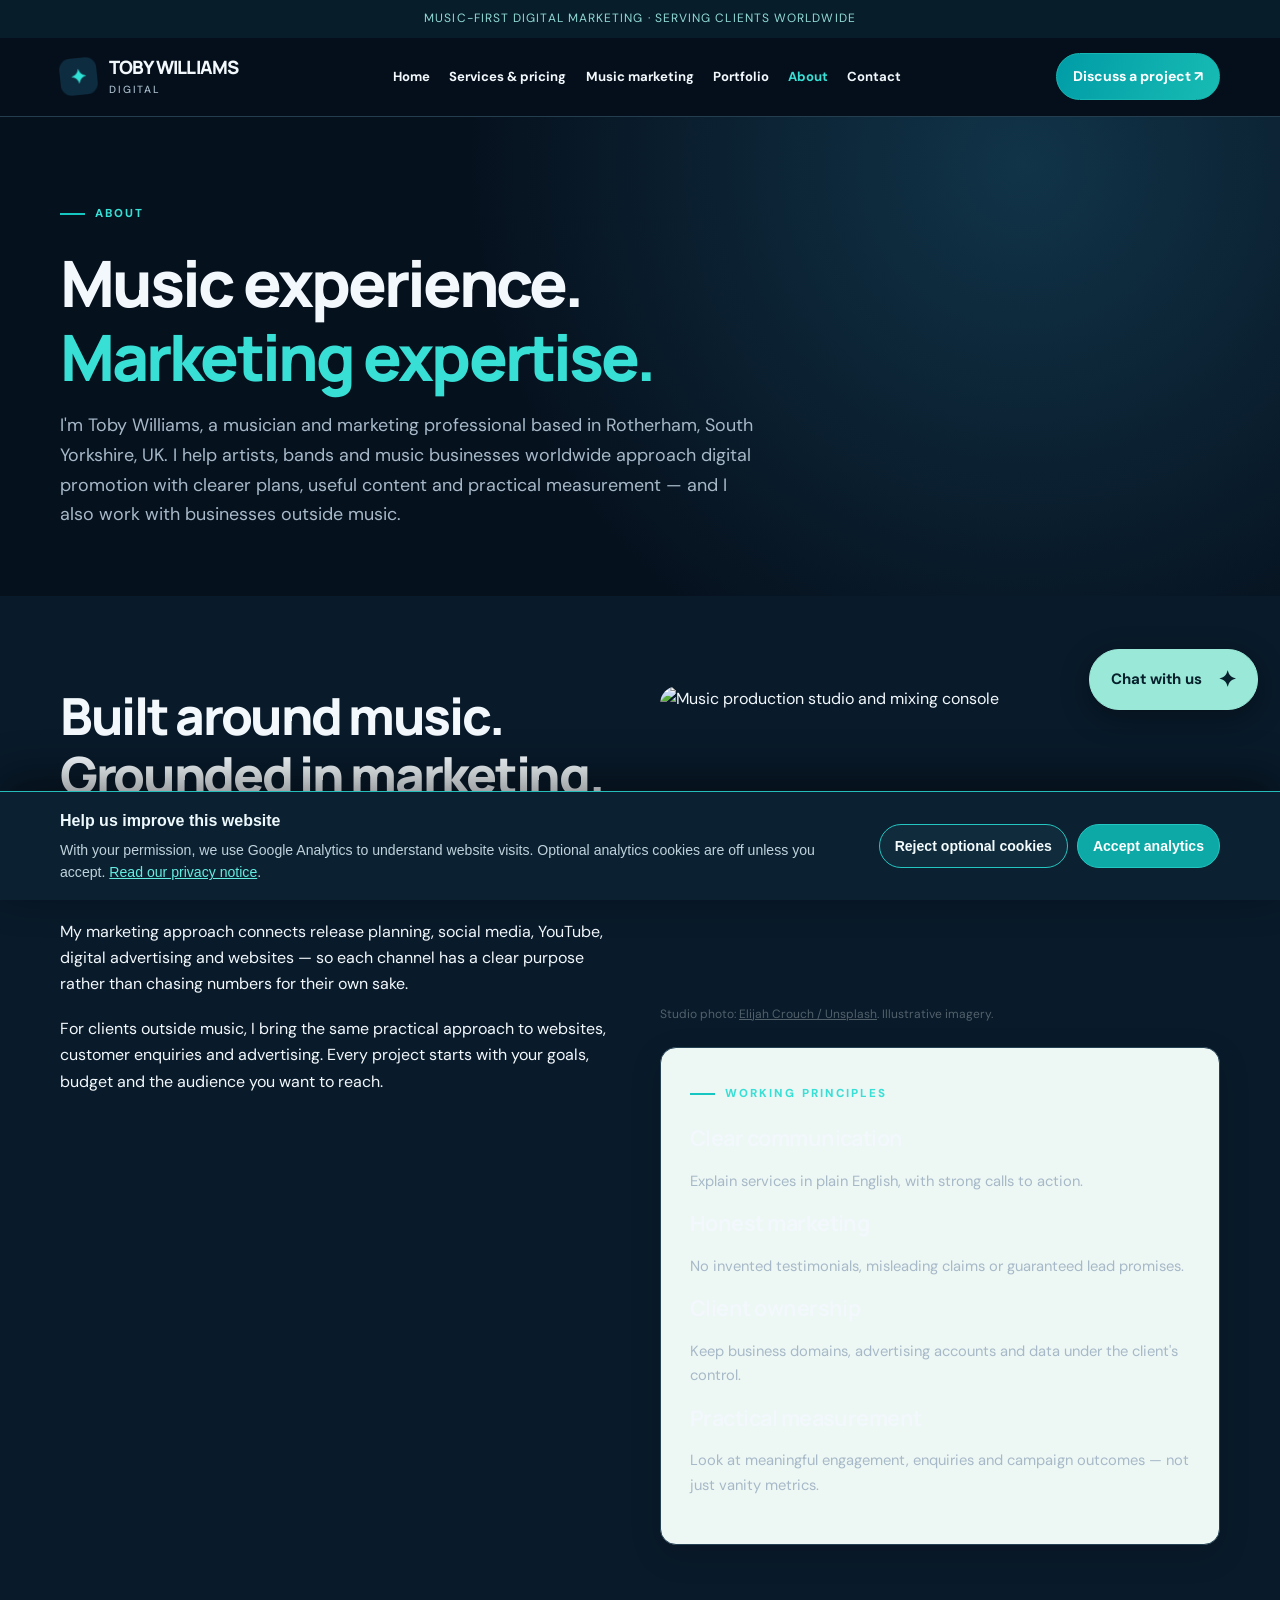
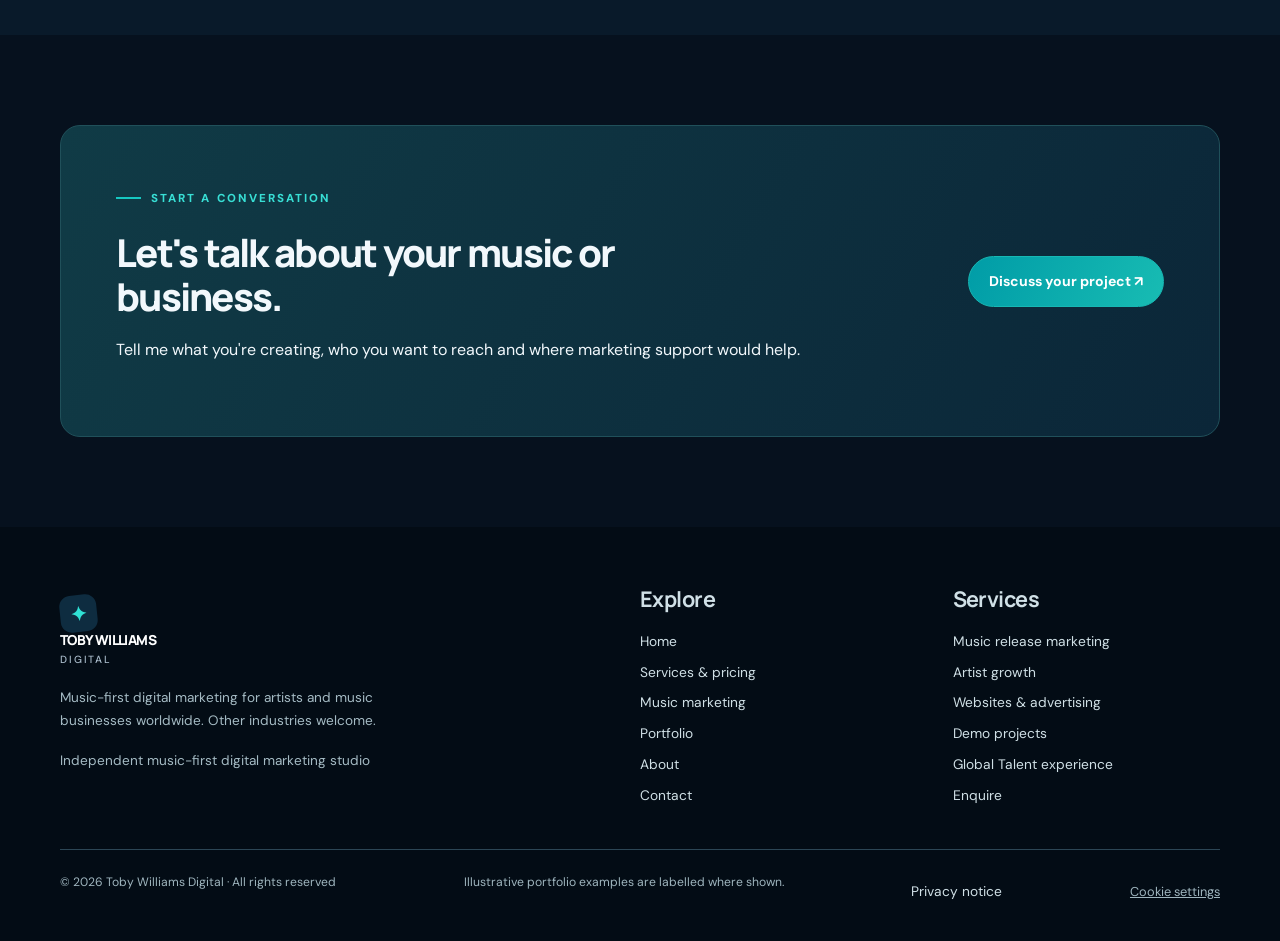
==== commit 50c82f59: "Add Global Talent personal experience page and enquiry journey" ====
--- a/about.html
+++ b/about.html
@@ -27,6 +27,6 @@
  .hero-proof{gap:5px 15px;font-size:.74rem;margin-top:10px}.hero .micro{margin:0}
  .statline{padding-top:18px}.section{padding:55px 0}.art-browser-body{padding:20px}.art-browser-body strong{font-size:1.3rem}
 }
-</style><link rel="canonical" href="https://tobywilliamsdigital.co.uk/about.html"/><link rel="stylesheet" href="analytics-consent.css"/><link rel="stylesheet" href="bold-dark-preview.css"/><link rel="stylesheet" href="chatbot.css"/><meta property="og:type" content="website"/><meta property="og:site_name" content="Toby Williams Digital"/><meta property="og:title" content="About Toby Williams | Musician and digital marketer"/><meta property="og:description" content="Meet Toby Williams, a UK-based musician and digital marketer helping artists, bands and music businesses worldwide with online promotion, websites and advertising. Other businesses welcome."/><meta property="og:url" content="https://tobywilliamsdigital.co.uk/about.html"/><meta property="og:locale" content="en_GB"/><meta name="twitter:card" content="summary"/><script type="application/ld+json">{"@context":"https://schema.org","@graph":[{"@type":"AboutPage","@id":"https://tobywilliamsdigital.co.uk/about.html#webpage","url":"https://tobywilliamsdigital.co.uk/about.html","name":"About Toby Williams | Musician and digital marketer","description":"Meet Toby Williams, a UK-based musician and digital marketer helping artists, bands and music businesses worldwide with online promotion, websites and advertising. Other businesses welcome.","inLanguage":"en-GB","publisher":{"@id":"https://tobywilliamsdigital.co.uk/#organization"},"isPartOf":{"@id":"https://tobywilliamsdigital.co.uk/#website"},"breadcrumb":{"@id":"https://tobywilliamsdigital.co.uk/about.html#breadcrumb"},"mainEntity":{"@id":"https://tobywilliamsdigital.co.uk/#toby-williams"}},{"@type":"BreadcrumbList","@id":"https://tobywilliamsdigital.co.uk/about.html#breadcrumb","itemListElement":[{"@type":"ListItem","position":1,"name":"Home","item":"https://tobywilliamsdigital.co.uk/"},{"@type":"ListItem","position":2,"name":"About Toby Williams","item":"https://tobywilliamsdigital.co.uk/about.html"}]},{"@type":"Person","@id":"https://tobywilliamsdigital.co.uk/#toby-williams","name":"Toby Williams","url":"https://tobywilliamsdigital.co.uk/about.html","description":"Musician and marketing professional based in Rotherham, South Yorkshire, UK.","worksFor":{"@id":"https://tobywilliamsdigital.co.uk/#organization"}}]}</script></head><body><a class="skip" href="#main">Skip to content</a><div class="topbar">Music-first digital marketing · Serving clients worldwide</div><header class="header"><nav aria-label="Main navigation" class="nav wrap"><a class="brand" href="index.html"><span aria-hidden="true" class="brandmark">✦</span><span>TOBY WILLIAMS<small>Digital</small></span></a><button aria-controls="navlinks" aria-expanded="false" aria-label="Toggle navigation" class="menu-btn" type="button">☰</button><div class="links" id="navlinks"><a href="index.html">Home</a><a href="services.html">Services &amp; pricing</a><a href="music-marketing.html">Music marketing</a><a href="portfolio.html">Portfolio</a><a aria-current="page" href="about.html">About</a><a href="contact.html">Contact</a></div><a class="btn navcta" href="contact.html">Discuss a project ↗</a></nav></header><main id="main"><section class="pagehead"><div class="wrap"><span class="eyebrow">About</span><h1>Music experience.<br/><span class="highlight">Marketing expertise.</span></h1><p>I'm Toby Williams, a musician and marketing professional based in Rotherham, South Yorkshire, UK. I help artists, bands and music businesses worldwide approach digital promotion with clearer plans, useful content and practical measurement — and I also work with businesses outside music.</p></div></section><section class="section white"><div class="wrap two-col"><div><h2>Built around music. Grounded in marketing.</h2><p>As a bassist and independent recording artist, I understand the work behind creating music, planning releases and reaching listeners. That experience shapes the way I support artists and music businesses.</p><p>My marketing approach connects release planning, social media, YouTube, digital advertising and websites — so each channel has a clear purpose rather than chasing numbers for their own sake.</p><p>For clients outside music, I bring the same practical approach to websites, customer enquiries and advertising. Every project starts with your goals, budget and the audience you want to reach.</p></div><div><figure style="margin:0 0 22px"><img src="https://images.unsplash.com/photo-1767570924190-7b62f034cd5b?auto=format&fit=crop&w=900&q=78" alt="Music production studio and mixing console" width="900" height="560" loading="lazy" decoding="async" style="display:block;width:100%;max-height:310px;object-fit:cover;border-radius:18px"/><figcaption style="font-size:.75rem;margin-top:9px;color:#52616a">Studio photo: <a href="https://unsplash.com/photos/recording-studio-mixing-console-with-people-in-background-bAu3atZmiIg" target="_blank" rel="noopener noreferrer">Elijah Crouch / Unsplash</a>. Illustrative imagery.</figcaption></figure><div class="card" style="background:#edf7f4"><span class="eyebrow">Working principles</span><h3>Clear communication</h3><p>Explain services in plain English, with strong calls to action.</p><h3>Honest marketing</h3><p>No invented testimonials, misleading claims or guaranteed lead promises.</p><h3>Client ownership</h3><p>Keep business domains, advertising accounts and data under the client's control.</p><h3>Practical measurement</h3><p>Look at meaningful engagement, enquiries and campaign outcomes — not just vanity metrics.</p></div></div></div></section><section class="section"><div class="wrap"><div class="callout"><div><span class="eyebrow">Start a conversation</span><h2>Let's talk about your music or business.</h2><p>Tell me what you're creating, who you want to reach and where marketing support would help.</p></div><a class="btn" href="contact.html">Discuss your project ↗</a></div></div></section></main><footer class="footer"><div class="wrap"><div class="footer-grid"><div><a class="brand" href="index.html"><span aria-hidden="true" class="brandmark">✦</span><span>TOBY WILLIAMS<small>Digital</small></span></a><p style="margin-top:20px;max-width:370px">Music-first digital marketing for artists and music businesses worldwide. Other industries welcome.</p><p>Independent music-first digital marketing studio</p></div><div><h3>Explore</h3><a href="index.html">Home</a><a href="services.html">Services &amp; pricing</a><a href="music-marketing.html">Music marketing</a><a href="portfolio.html">Portfolio</a><a href="about.html">About</a><a href="contact.html">Contact</a></div><div><h3>Services</h3><a href="music-marketing.html">Music release marketing</a><a href="music-marketing.html">Artist growth</a><a href="services.html">Websites &amp; advertising</a><a href="portfolio.html">Demo projects</a><a href="contact.html">Enquire</a></div></div><div class="foot-bottom"><span>© 2026 Toby Williams Digital · All rights reserved</span><span>Illustrative portfolio examples are labelled where shown.</span><a href="privacy.html">Privacy notice</a></div></div></footer><script>
+</style><link rel="canonical" href="https://tobywilliamsdigital.co.uk/about.html"/><link rel="stylesheet" href="analytics-consent.css"/><link rel="stylesheet" href="bold-dark-preview.css"/><link rel="stylesheet" href="chatbot.css"/><meta property="og:type" content="website"/><meta property="og:site_name" content="Toby Williams Digital"/><meta property="og:title" content="About Toby Williams | Musician and digital marketer"/><meta property="og:description" content="Meet Toby Williams, a UK-based musician and digital marketer helping artists, bands and music businesses worldwide with online promotion, websites and advertising. Other businesses welcome."/><meta property="og:url" content="https://tobywilliamsdigital.co.uk/about.html"/><meta property="og:locale" content="en_GB"/><meta name="twitter:card" content="summary"/><script type="application/ld+json">{"@context":"https://schema.org","@graph":[{"@type":"AboutPage","@id":"https://tobywilliamsdigital.co.uk/about.html#webpage","url":"https://tobywilliamsdigital.co.uk/about.html","name":"About Toby Williams | Musician and digital marketer","description":"Meet Toby Williams, a UK-based musician and digital marketer helping artists, bands and music businesses worldwide with online promotion, websites and advertising. Other businesses welcome.","inLanguage":"en-GB","publisher":{"@id":"https://tobywilliamsdigital.co.uk/#organization"},"isPartOf":{"@id":"https://tobywilliamsdigital.co.uk/#website"},"breadcrumb":{"@id":"https://tobywilliamsdigital.co.uk/about.html#breadcrumb"},"mainEntity":{"@id":"https://tobywilliamsdigital.co.uk/#toby-williams"}},{"@type":"BreadcrumbList","@id":"https://tobywilliamsdigital.co.uk/about.html#breadcrumb","itemListElement":[{"@type":"ListItem","position":1,"name":"Home","item":"https://tobywilliamsdigital.co.uk/"},{"@type":"ListItem","position":2,"name":"About Toby Williams","item":"https://tobywilliamsdigital.co.uk/about.html"}]},{"@type":"Person","@id":"https://tobywilliamsdigital.co.uk/#toby-williams","name":"Toby Williams","url":"https://tobywilliamsdigital.co.uk/about.html","description":"Musician and marketing professional based in Rotherham, South Yorkshire, UK.","worksFor":{"@id":"https://tobywilliamsdigital.co.uk/#organization"}}]}</script></head><body><a class="skip" href="#main">Skip to content</a><div class="topbar">Music-first digital marketing · Serving clients worldwide</div><header class="header"><nav aria-label="Main navigation" class="nav wrap"><a class="brand" href="index.html"><span aria-hidden="true" class="brandmark">✦</span><span>TOBY WILLIAMS<small>Digital</small></span></a><button aria-controls="navlinks" aria-expanded="false" aria-label="Toggle navigation" class="menu-btn" type="button">☰</button><div class="links" id="navlinks"><a href="index.html">Home</a><a href="services.html">Services &amp; pricing</a><a href="music-marketing.html">Music marketing</a><a href="portfolio.html">Portfolio</a><a aria-current="page" href="about.html">About</a><a href="contact.html">Contact</a></div><a class="btn navcta" href="contact.html">Discuss a project ↗</a></nav></header><main id="main"><section class="pagehead"><div class="wrap"><span class="eyebrow">About</span><h1>Music experience.<br/><span class="highlight">Marketing expertise.</span></h1><p>I'm Toby Williams, a musician and marketing professional based in Rotherham, South Yorkshire, UK. I help artists, bands and music businesses worldwide approach digital promotion with clearer plans, useful content and practical measurement — and I also work with businesses outside music.</p></div></section><section class="section white"><div class="wrap two-col"><div><h2>Built around music. Grounded in marketing.</h2><p>As a bassist and independent recording artist, I understand the work behind creating music, planning releases and reaching listeners. That experience shapes the way I support artists and music businesses.</p><p>My marketing approach connects release planning, social media, YouTube, digital advertising and websites — so each channel has a clear purpose rather than chasing numbers for their own sake.</p><p>For clients outside music, I bring the same practical approach to websites, customer enquiries and advertising. Every project starts with your goals, budget and the audience you want to reach.</p></div><div><figure style="margin:0 0 22px"><img src="https://images.unsplash.com/photo-1767570924190-7b62f034cd5b?auto=format&fit=crop&w=900&q=78" alt="Music production studio and mixing console" width="900" height="560" loading="lazy" decoding="async" style="display:block;width:100%;max-height:310px;object-fit:cover;border-radius:18px"/><figcaption style="font-size:.75rem;margin-top:9px;color:#52616a">Studio photo: <a href="https://unsplash.com/photos/recording-studio-mixing-console-with-people-in-background-bAu3atZmiIg" target="_blank" rel="noopener noreferrer">Elijah Crouch / Unsplash</a>. Illustrative imagery.</figcaption></figure><div class="card" style="background:#edf7f4"><span class="eyebrow">Working principles</span><h3>Clear communication</h3><p>Explain services in plain English, with strong calls to action.</p><h3>Honest marketing</h3><p>No invented testimonials, misleading claims or guaranteed lead promises.</p><h3>Client ownership</h3><p>Keep business domains, advertising accounts and data under the client's control.</p><h3>Practical measurement</h3><p>Look at meaningful engagement, enquiries and campaign outcomes — not just vanity metrics.</p></div></div></div></section><section class="section"><div class="wrap"><div class="callout"><div><span class="eyebrow">Start a conversation</span><h2>Let's talk about your music or business.</h2><p>Tell me what you're creating, who you want to reach and where marketing support would help.</p></div><a class="btn" href="contact.html">Discuss your project ↗</a></div></div></section></main><footer class="footer"><div class="wrap"><div class="footer-grid"><div><a class="brand" href="index.html"><span aria-hidden="true" class="brandmark">✦</span><span>TOBY WILLIAMS<small>Digital</small></span></a><p style="margin-top:20px;max-width:370px">Music-first digital marketing for artists and music businesses worldwide. Other industries welcome.</p><p>Independent music-first digital marketing studio</p></div><div><h3>Explore</h3><a href="index.html">Home</a><a href="services.html">Services &amp; pricing</a><a href="music-marketing.html">Music marketing</a><a href="portfolio.html">Portfolio</a><a href="about.html">About</a><a href="contact.html">Contact</a></div><div><h3>Services</h3><a href="music-marketing.html">Music release marketing</a><a href="music-marketing.html">Artist growth</a><a href="services.html">Websites &amp; advertising</a><a href="portfolio.html">Demo projects</a><a href="global-talent-experience.html">Global Talent experience</a><a href="contact.html">Enquire</a></div></div><div class="foot-bottom"><span>© 2026 Toby Williams Digital · All rights reserved</span><span>Illustrative portfolio examples are labelled where shown.</span><a href="privacy.html">Privacy notice</a></div></div></footer><script>
 const menu=document.querySelector('.menu-btn');const links=document.querySelector('.links');if(menu&&links){menu.addEventListener('click',()=>{const open=links.classList.toggle('open');menu.setAttribute('aria-expanded',String(open));menu.textContent=open?'×':'☰';});document.addEventListener('keydown',e=>{if(e.key==='Escape'){links.classList.remove('open');menu.setAttribute('aria-expanded','false');menu.textContent='☰';}})}const form=document.getElementById('enquiry-form');if(form){form.addEventListener('submit',e=>{e.preventDefault();if(!form.reportValidity())return;const d=new FormData(form);const lines=['Website enquiry (copy-only demonstration)','Name: '+d.get('name'),'Email: '+d.get('email'),'Business: '+d.get('business'),'Service: '+d.get('service'),'Message: '+d.get('message')];const out=document.getElementById('enquiry-result');out.classList.add('show');out.innerHTML='';const p=document.createElement('p');p.textContent='This portfolio is not connected to an inbox. Your enquiry has not been sent or stored. Copy the details below for your records; the site owner must configure an email address before using this form with real prospects.';out.appendChild(p);const area=document.createElement('textarea');area.readOnly=true;area.style.width='100%';area.style.minHeight='170px';area.value=lines.join('\n');out.appendChild(area);const btn=document.createElement('button');btn.className='btn';btn.type='button';btn.textContent='Copy enquiry';btn.addEventListener('click',async()=>{try{await navigator.clipboard.writeText(area.value);btn.textContent='Copied';}catch(e){area.select();btn.textContent='Select and copy the text';}});out.appendChild(btn);out.scrollIntoView({behavior:'smooth',block:'nearest'});});}
 </script><script src="analytics-consent.js" defer></script><script src="chatbot.js" defer></script></body></html>
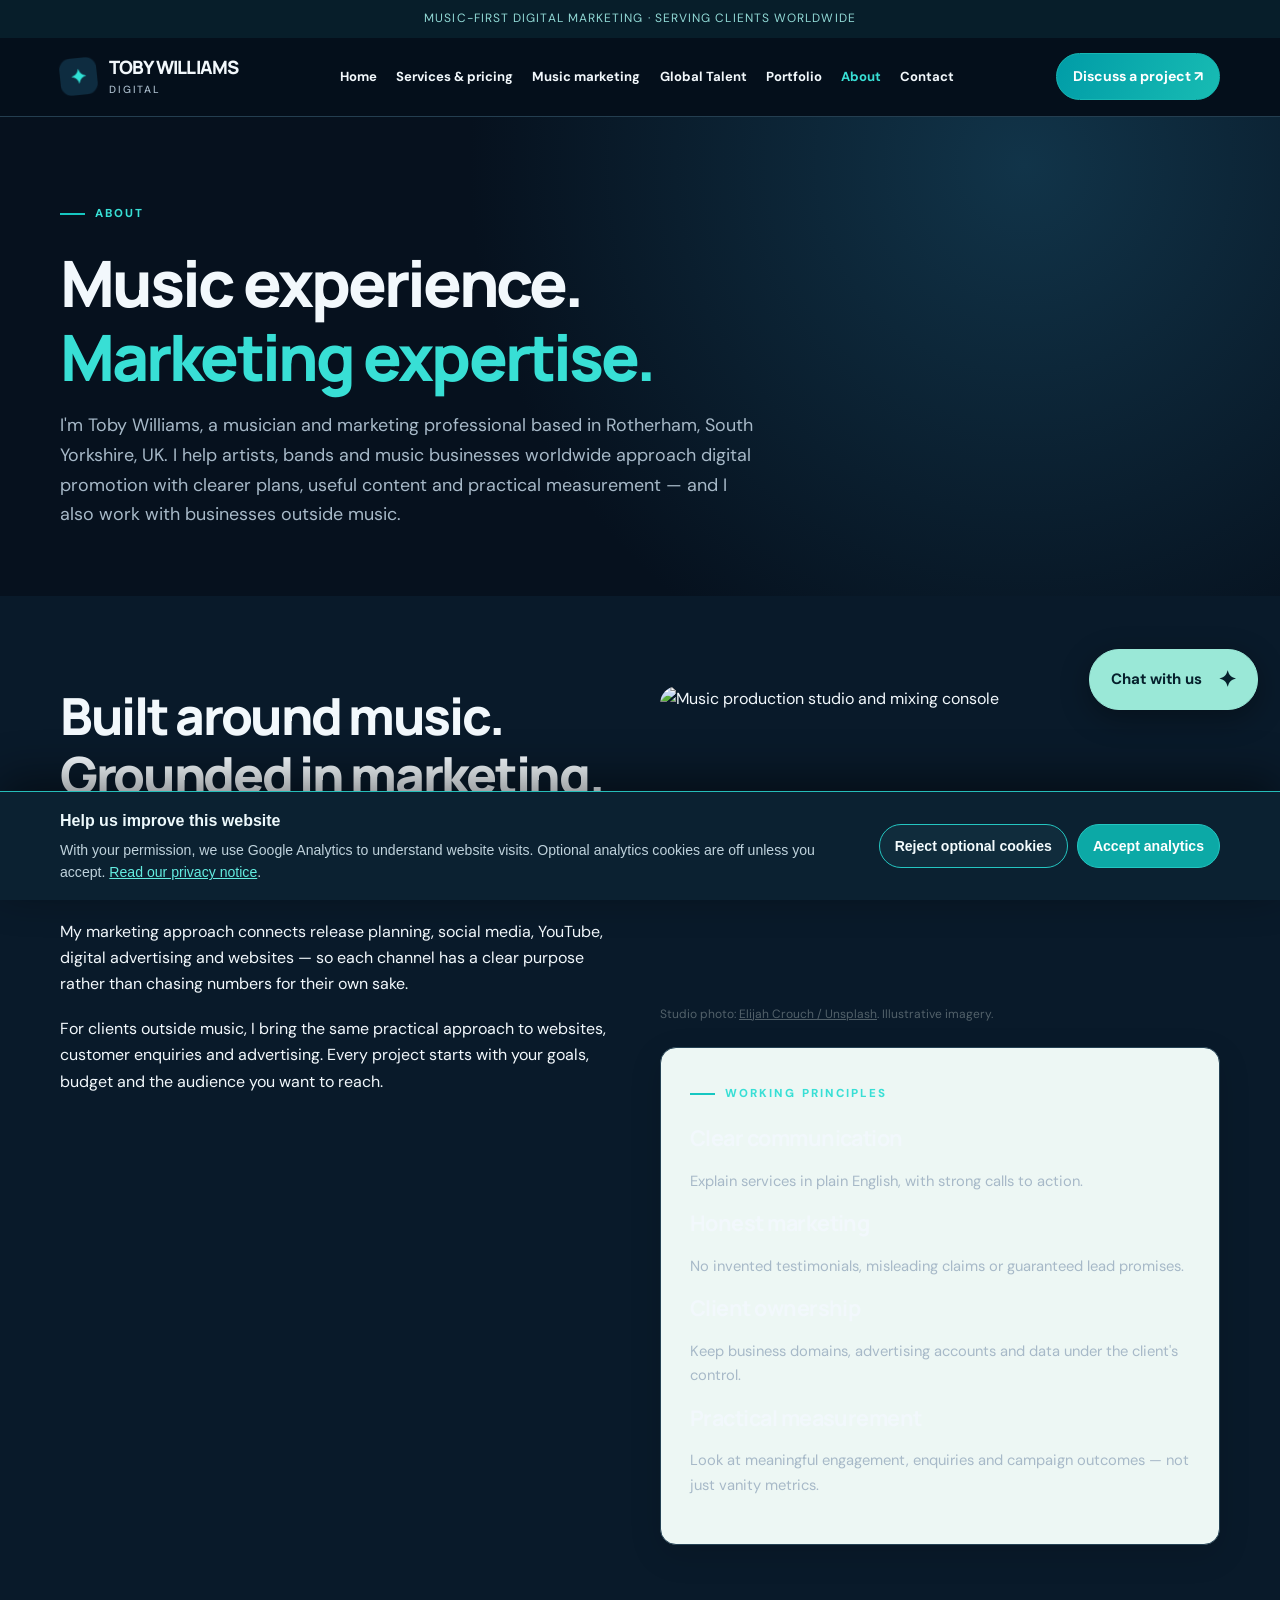
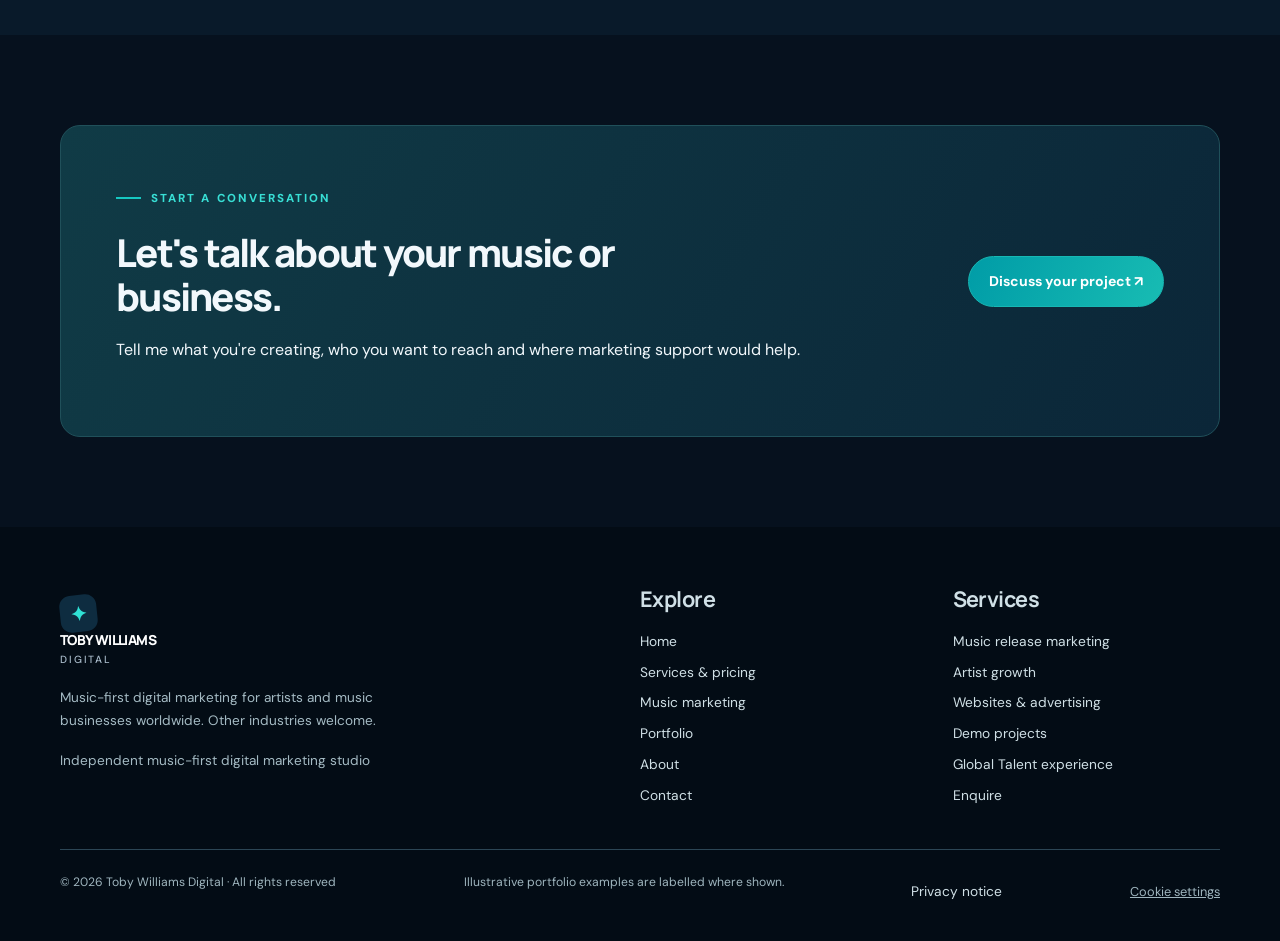
==== commit bbb750b7: "Add Global Talent navigation tab across the website" ====
--- a/about.html
+++ b/about.html
@@ -27,6 +27,6 @@
  .hero-proof{gap:5px 15px;font-size:.74rem;margin-top:10px}.hero .micro{margin:0}
  .statline{padding-top:18px}.section{padding:55px 0}.art-browser-body{padding:20px}.art-browser-body strong{font-size:1.3rem}
 }
-</style><link rel="canonical" href="https://tobywilliamsdigital.co.uk/about.html"/><link rel="stylesheet" href="analytics-consent.css"/><link rel="stylesheet" href="bold-dark-preview.css"/><link rel="stylesheet" href="chatbot.css"/><meta property="og:type" content="website"/><meta property="og:site_name" content="Toby Williams Digital"/><meta property="og:title" content="About Toby Williams | Musician and digital marketer"/><meta property="og:description" content="Meet Toby Williams, a UK-based musician and digital marketer helping artists, bands and music businesses worldwide with online promotion, websites and advertising. Other businesses welcome."/><meta property="og:url" content="https://tobywilliamsdigital.co.uk/about.html"/><meta property="og:locale" content="en_GB"/><meta name="twitter:card" content="summary"/><script type="application/ld+json">{"@context":"https://schema.org","@graph":[{"@type":"AboutPage","@id":"https://tobywilliamsdigital.co.uk/about.html#webpage","url":"https://tobywilliamsdigital.co.uk/about.html","name":"About Toby Williams | Musician and digital marketer","description":"Meet Toby Williams, a UK-based musician and digital marketer helping artists, bands and music businesses worldwide with online promotion, websites and advertising. Other businesses welcome.","inLanguage":"en-GB","publisher":{"@id":"https://tobywilliamsdigital.co.uk/#organization"},"isPartOf":{"@id":"https://tobywilliamsdigital.co.uk/#website"},"breadcrumb":{"@id":"https://tobywilliamsdigital.co.uk/about.html#breadcrumb"},"mainEntity":{"@id":"https://tobywilliamsdigital.co.uk/#toby-williams"}},{"@type":"BreadcrumbList","@id":"https://tobywilliamsdigital.co.uk/about.html#breadcrumb","itemListElement":[{"@type":"ListItem","position":1,"name":"Home","item":"https://tobywilliamsdigital.co.uk/"},{"@type":"ListItem","position":2,"name":"About Toby Williams","item":"https://tobywilliamsdigital.co.uk/about.html"}]},{"@type":"Person","@id":"https://tobywilliamsdigital.co.uk/#toby-williams","name":"Toby Williams","url":"https://tobywilliamsdigital.co.uk/about.html","description":"Musician and marketing professional based in Rotherham, South Yorkshire, UK.","worksFor":{"@id":"https://tobywilliamsdigital.co.uk/#organization"}}]}</script></head><body><a class="skip" href="#main">Skip to content</a><div class="topbar">Music-first digital marketing · Serving clients worldwide</div><header class="header"><nav aria-label="Main navigation" class="nav wrap"><a class="brand" href="index.html"><span aria-hidden="true" class="brandmark">✦</span><span>TOBY WILLIAMS<small>Digital</small></span></a><button aria-controls="navlinks" aria-expanded="false" aria-label="Toggle navigation" class="menu-btn" type="button">☰</button><div class="links" id="navlinks"><a href="index.html">Home</a><a href="services.html">Services &amp; pricing</a><a href="music-marketing.html">Music marketing</a><a href="portfolio.html">Portfolio</a><a aria-current="page" href="about.html">About</a><a href="contact.html">Contact</a></div><a class="btn navcta" href="contact.html">Discuss a project ↗</a></nav></header><main id="main"><section class="pagehead"><div class="wrap"><span class="eyebrow">About</span><h1>Music experience.<br/><span class="highlight">Marketing expertise.</span></h1><p>I'm Toby Williams, a musician and marketing professional based in Rotherham, South Yorkshire, UK. I help artists, bands and music businesses worldwide approach digital promotion with clearer plans, useful content and practical measurement — and I also work with businesses outside music.</p></div></section><section class="section white"><div class="wrap two-col"><div><h2>Built around music. Grounded in marketing.</h2><p>As a bassist and independent recording artist, I understand the work behind creating music, planning releases and reaching listeners. That experience shapes the way I support artists and music businesses.</p><p>My marketing approach connects release planning, social media, YouTube, digital advertising and websites — so each channel has a clear purpose rather than chasing numbers for their own sake.</p><p>For clients outside music, I bring the same practical approach to websites, customer enquiries and advertising. Every project starts with your goals, budget and the audience you want to reach.</p></div><div><figure style="margin:0 0 22px"><img src="https://images.unsplash.com/photo-1767570924190-7b62f034cd5b?auto=format&fit=crop&w=900&q=78" alt="Music production studio and mixing console" width="900" height="560" loading="lazy" decoding="async" style="display:block;width:100%;max-height:310px;object-fit:cover;border-radius:18px"/><figcaption style="font-size:.75rem;margin-top:9px;color:#52616a">Studio photo: <a href="https://unsplash.com/photos/recording-studio-mixing-console-with-people-in-background-bAu3atZmiIg" target="_blank" rel="noopener noreferrer">Elijah Crouch / Unsplash</a>. Illustrative imagery.</figcaption></figure><div class="card" style="background:#edf7f4"><span class="eyebrow">Working principles</span><h3>Clear communication</h3><p>Explain services in plain English, with strong calls to action.</p><h3>Honest marketing</h3><p>No invented testimonials, misleading claims or guaranteed lead promises.</p><h3>Client ownership</h3><p>Keep business domains, advertising accounts and data under the client's control.</p><h3>Practical measurement</h3><p>Look at meaningful engagement, enquiries and campaign outcomes — not just vanity metrics.</p></div></div></div></section><section class="section"><div class="wrap"><div class="callout"><div><span class="eyebrow">Start a conversation</span><h2>Let's talk about your music or business.</h2><p>Tell me what you're creating, who you want to reach and where marketing support would help.</p></div><a class="btn" href="contact.html">Discuss your project ↗</a></div></div></section></main><footer class="footer"><div class="wrap"><div class="footer-grid"><div><a class="brand" href="index.html"><span aria-hidden="true" class="brandmark">✦</span><span>TOBY WILLIAMS<small>Digital</small></span></a><p style="margin-top:20px;max-width:370px">Music-first digital marketing for artists and music businesses worldwide. Other industries welcome.</p><p>Independent music-first digital marketing studio</p></div><div><h3>Explore</h3><a href="index.html">Home</a><a href="services.html">Services &amp; pricing</a><a href="music-marketing.html">Music marketing</a><a href="portfolio.html">Portfolio</a><a href="about.html">About</a><a href="contact.html">Contact</a></div><div><h3>Services</h3><a href="music-marketing.html">Music release marketing</a><a href="music-marketing.html">Artist growth</a><a href="services.html">Websites &amp; advertising</a><a href="portfolio.html">Demo projects</a><a href="global-talent-experience.html">Global Talent experience</a><a href="contact.html">Enquire</a></div></div><div class="foot-bottom"><span>© 2026 Toby Williams Digital · All rights reserved</span><span>Illustrative portfolio examples are labelled where shown.</span><a href="privacy.html">Privacy notice</a></div></div></footer><script>
+</style><link rel="canonical" href="https://tobywilliamsdigital.co.uk/about.html"/><link rel="stylesheet" href="analytics-consent.css"/><link rel="stylesheet" href="bold-dark-preview.css"/><link rel="stylesheet" href="chatbot.css"/><meta property="og:type" content="website"/><meta property="og:site_name" content="Toby Williams Digital"/><meta property="og:title" content="About Toby Williams | Musician and digital marketer"/><meta property="og:description" content="Meet Toby Williams, a UK-based musician and digital marketer helping artists, bands and music businesses worldwide with online promotion, websites and advertising. Other businesses welcome."/><meta property="og:url" content="https://tobywilliamsdigital.co.uk/about.html"/><meta property="og:locale" content="en_GB"/><meta name="twitter:card" content="summary"/><script type="application/ld+json">{"@context":"https://schema.org","@graph":[{"@type":"AboutPage","@id":"https://tobywilliamsdigital.co.uk/about.html#webpage","url":"https://tobywilliamsdigital.co.uk/about.html","name":"About Toby Williams | Musician and digital marketer","description":"Meet Toby Williams, a UK-based musician and digital marketer helping artists, bands and music businesses worldwide with online promotion, websites and advertising. Other businesses welcome.","inLanguage":"en-GB","publisher":{"@id":"https://tobywilliamsdigital.co.uk/#organization"},"isPartOf":{"@id":"https://tobywilliamsdigital.co.uk/#website"},"breadcrumb":{"@id":"https://tobywilliamsdigital.co.uk/about.html#breadcrumb"},"mainEntity":{"@id":"https://tobywilliamsdigital.co.uk/#toby-williams"}},{"@type":"BreadcrumbList","@id":"https://tobywilliamsdigital.co.uk/about.html#breadcrumb","itemListElement":[{"@type":"ListItem","position":1,"name":"Home","item":"https://tobywilliamsdigital.co.uk/"},{"@type":"ListItem","position":2,"name":"About Toby Williams","item":"https://tobywilliamsdigital.co.uk/about.html"}]},{"@type":"Person","@id":"https://tobywilliamsdigital.co.uk/#toby-williams","name":"Toby Williams","url":"https://tobywilliamsdigital.co.uk/about.html","description":"Musician and marketing professional based in Rotherham, South Yorkshire, UK.","worksFor":{"@id":"https://tobywilliamsdigital.co.uk/#organization"}}]}</script></head><body><a class="skip" href="#main">Skip to content</a><div class="topbar">Music-first digital marketing · Serving clients worldwide</div><header class="header"><nav aria-label="Main navigation" class="nav wrap"><a class="brand" href="index.html"><span aria-hidden="true" class="brandmark">✦</span><span>TOBY WILLIAMS<small>Digital</small></span></a><button aria-controls="navlinks" aria-expanded="false" aria-label="Toggle navigation" class="menu-btn" type="button">☰</button><div class="links" id="navlinks"><a href="index.html">Home</a><a href="services.html">Services &amp; pricing</a><a href="music-marketing.html">Music marketing</a><a href="global-talent-experience.html">Global Talent</a><a href="portfolio.html">Portfolio</a><a aria-current="page" href="about.html">About</a><a href="contact.html">Contact</a></div><a class="btn navcta" href="contact.html">Discuss a project ↗</a></nav></header><main id="main"><section class="pagehead"><div class="wrap"><span class="eyebrow">About</span><h1>Music experience.<br/><span class="highlight">Marketing expertise.</span></h1><p>I'm Toby Williams, a musician and marketing professional based in Rotherham, South Yorkshire, UK. I help artists, bands and music businesses worldwide approach digital promotion with clearer plans, useful content and practical measurement — and I also work with businesses outside music.</p></div></section><section class="section white"><div class="wrap two-col"><div><h2>Built around music. Grounded in marketing.</h2><p>As a bassist and independent recording artist, I understand the work behind creating music, planning releases and reaching listeners. That experience shapes the way I support artists and music businesses.</p><p>My marketing approach connects release planning, social media, YouTube, digital advertising and websites — so each channel has a clear purpose rather than chasing numbers for their own sake.</p><p>For clients outside music, I bring the same practical approach to websites, customer enquiries and advertising. Every project starts with your goals, budget and the audience you want to reach.</p></div><div><figure style="margin:0 0 22px"><img src="https://images.unsplash.com/photo-1767570924190-7b62f034cd5b?auto=format&fit=crop&w=900&q=78" alt="Music production studio and mixing console" width="900" height="560" loading="lazy" decoding="async" style="display:block;width:100%;max-height:310px;object-fit:cover;border-radius:18px"/><figcaption style="font-size:.75rem;margin-top:9px;color:#52616a">Studio photo: <a href="https://unsplash.com/photos/recording-studio-mixing-console-with-people-in-background-bAu3atZmiIg" target="_blank" rel="noopener noreferrer">Elijah Crouch / Unsplash</a>. Illustrative imagery.</figcaption></figure><div class="card" style="background:#edf7f4"><span class="eyebrow">Working principles</span><h3>Clear communication</h3><p>Explain services in plain English, with strong calls to action.</p><h3>Honest marketing</h3><p>No invented testimonials, misleading claims or guaranteed lead promises.</p><h3>Client ownership</h3><p>Keep business domains, advertising accounts and data under the client's control.</p><h3>Practical measurement</h3><p>Look at meaningful engagement, enquiries and campaign outcomes — not just vanity metrics.</p></div></div></div></section><section class="section"><div class="wrap"><div class="callout"><div><span class="eyebrow">Start a conversation</span><h2>Let's talk about your music or business.</h2><p>Tell me what you're creating, who you want to reach and where marketing support would help.</p></div><a class="btn" href="contact.html">Discuss your project ↗</a></div></div></section></main><footer class="footer"><div class="wrap"><div class="footer-grid"><div><a class="brand" href="index.html"><span aria-hidden="true" class="brandmark">✦</span><span>TOBY WILLIAMS<small>Digital</small></span></a><p style="margin-top:20px;max-width:370px">Music-first digital marketing for artists and music businesses worldwide. Other industries welcome.</p><p>Independent music-first digital marketing studio</p></div><div><h3>Explore</h3><a href="index.html">Home</a><a href="services.html">Services &amp; pricing</a><a href="music-marketing.html">Music marketing</a><a href="portfolio.html">Portfolio</a><a href="about.html">About</a><a href="contact.html">Contact</a></div><div><h3>Services</h3><a href="music-marketing.html">Music release marketing</a><a href="music-marketing.html">Artist growth</a><a href="services.html">Websites &amp; advertising</a><a href="portfolio.html">Demo projects</a><a href="global-talent-experience.html">Global Talent experience</a><a href="contact.html">Enquire</a></div></div><div class="foot-bottom"><span>© 2026 Toby Williams Digital · All rights reserved</span><span>Illustrative portfolio examples are labelled where shown.</span><a href="privacy.html">Privacy notice</a></div></div></footer><script>
 const menu=document.querySelector('.menu-btn');const links=document.querySelector('.links');if(menu&&links){menu.addEventListener('click',()=>{const open=links.classList.toggle('open');menu.setAttribute('aria-expanded',String(open));menu.textContent=open?'×':'☰';});document.addEventListener('keydown',e=>{if(e.key==='Escape'){links.classList.remove('open');menu.setAttribute('aria-expanded','false');menu.textContent='☰';}})}const form=document.getElementById('enquiry-form');if(form){form.addEventListener('submit',e=>{e.preventDefault();if(!form.reportValidity())return;const d=new FormData(form);const lines=['Website enquiry (copy-only demonstration)','Name: '+d.get('name'),'Email: '+d.get('email'),'Business: '+d.get('business'),'Service: '+d.get('service'),'Message: '+d.get('message')];const out=document.getElementById('enquiry-result');out.classList.add('show');out.innerHTML='';const p=document.createElement('p');p.textContent='This portfolio is not connected to an inbox. Your enquiry has not been sent or stored. Copy the details below for your records; the site owner must configure an email address before using this form with real prospects.';out.appendChild(p);const area=document.createElement('textarea');area.readOnly=true;area.style.width='100%';area.style.minHeight='170px';area.value=lines.join('\n');out.appendChild(area);const btn=document.createElement('button');btn.className='btn';btn.type='button';btn.textContent='Copy enquiry';btn.addEventListener('click',async()=>{try{await navigator.clipboard.writeText(area.value);btn.textContent='Copied';}catch(e){area.select();btn.textContent='Select and copy the text';}});out.appendChild(btn);out.scrollIntoView({behavior:'smooth',block:'nearest'});});}
 </script><script src="analytics-consent.js" defer></script><script src="chatbot.js" defer></script></body></html>
--- a/bold-dark-preview.css
+++ b/bold-dark-preview.css
@@ -118,3 +118,6 @@
 
 /* Searchable service answers share the existing card styling. */
 .answer-grid{display:grid;grid-template-columns:repeat(2,minmax(0,1fr));gap:24px;margin-top:28px}.answer-grid .card{min-width:0}.answer-grid p{margin-bottom:0}.answer-grid a{text-decoration:underline;text-underline-offset:.2em}@media(max-width:700px){.answer-grid{grid-template-columns:1fr}}
+
+/* Use the collapsible menu on tablets so all seven destinations remain readable. */
+@media(min-width:651px) and (max-width:900px){.menu-btn{display:block}.links{display:none;position:absolute;top:100%;left:0;right:0;background:#091b2b;border-bottom:1px solid #294253;padding:22px;flex-direction:column;align-items:stretch;gap:18px;box-shadow:var(--shadow)}.links.open{display:flex}.links a{font-size:1rem;padding:7px 0}}
